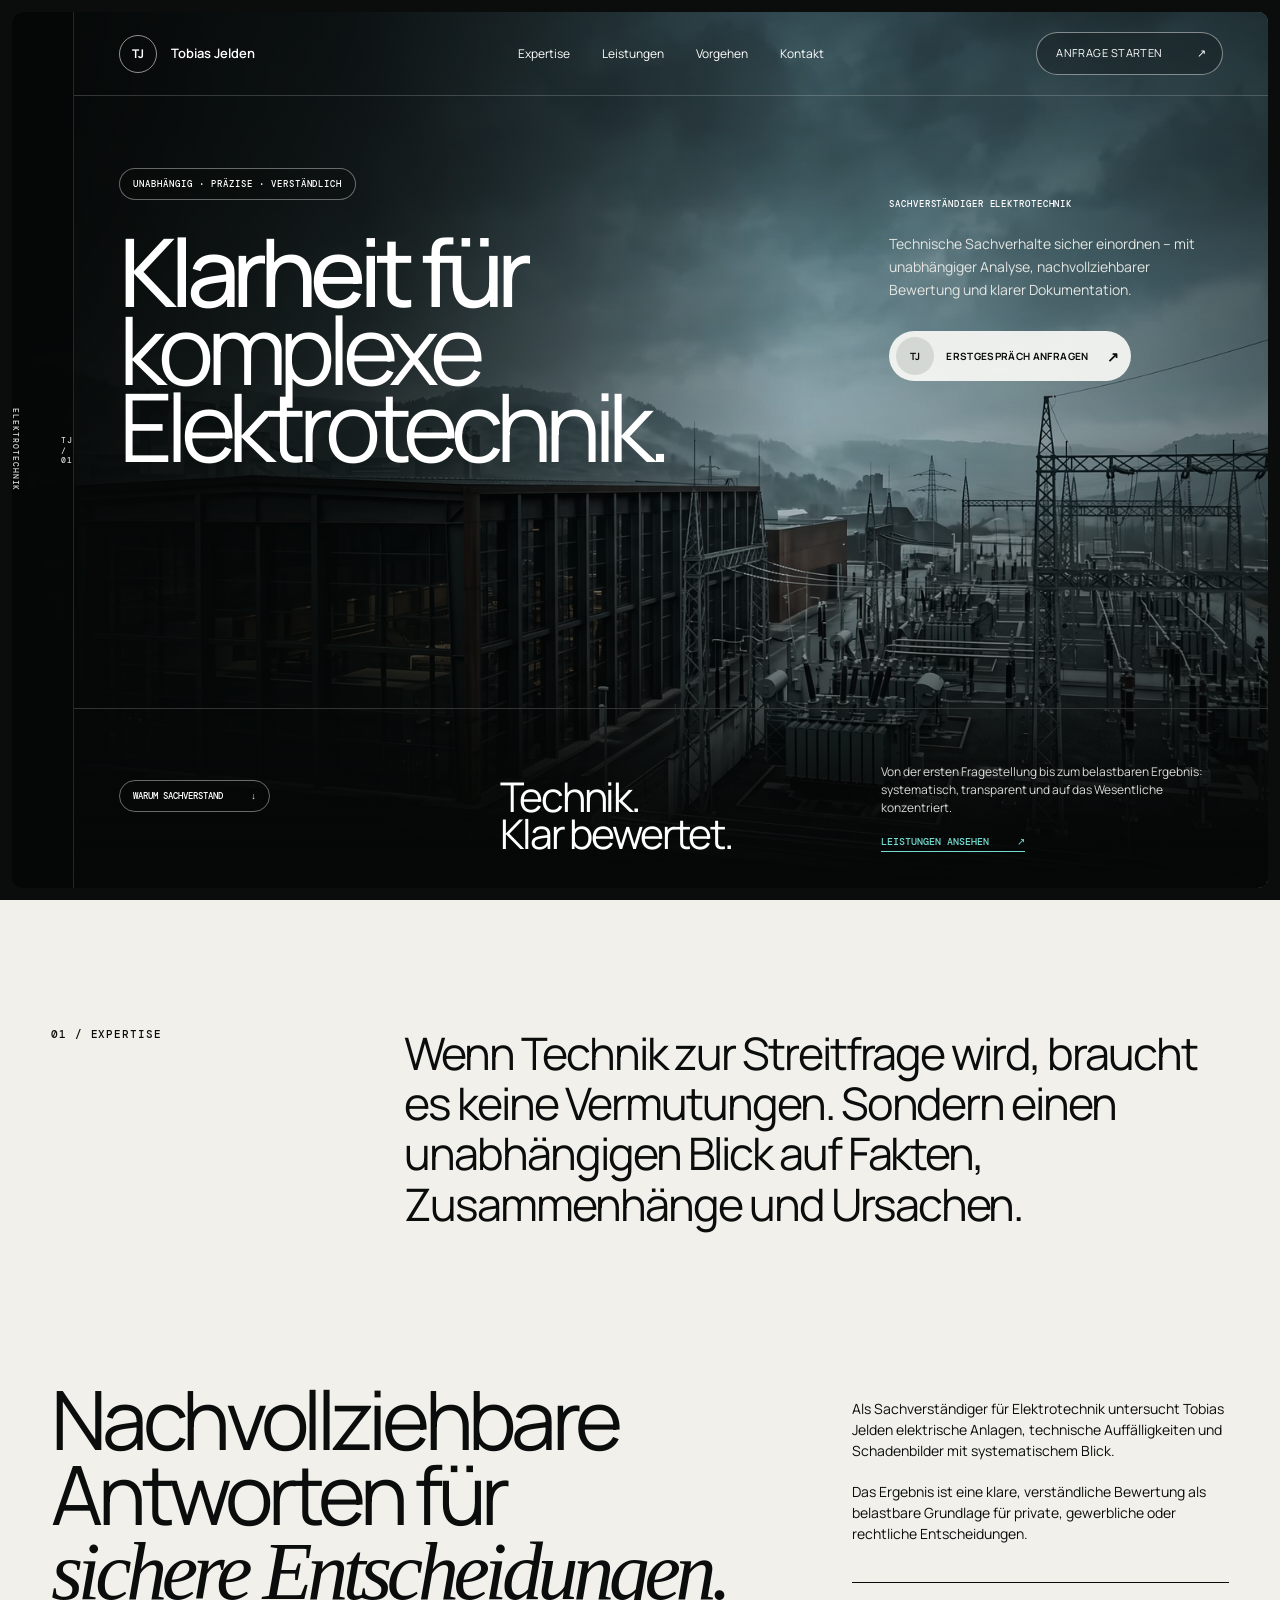
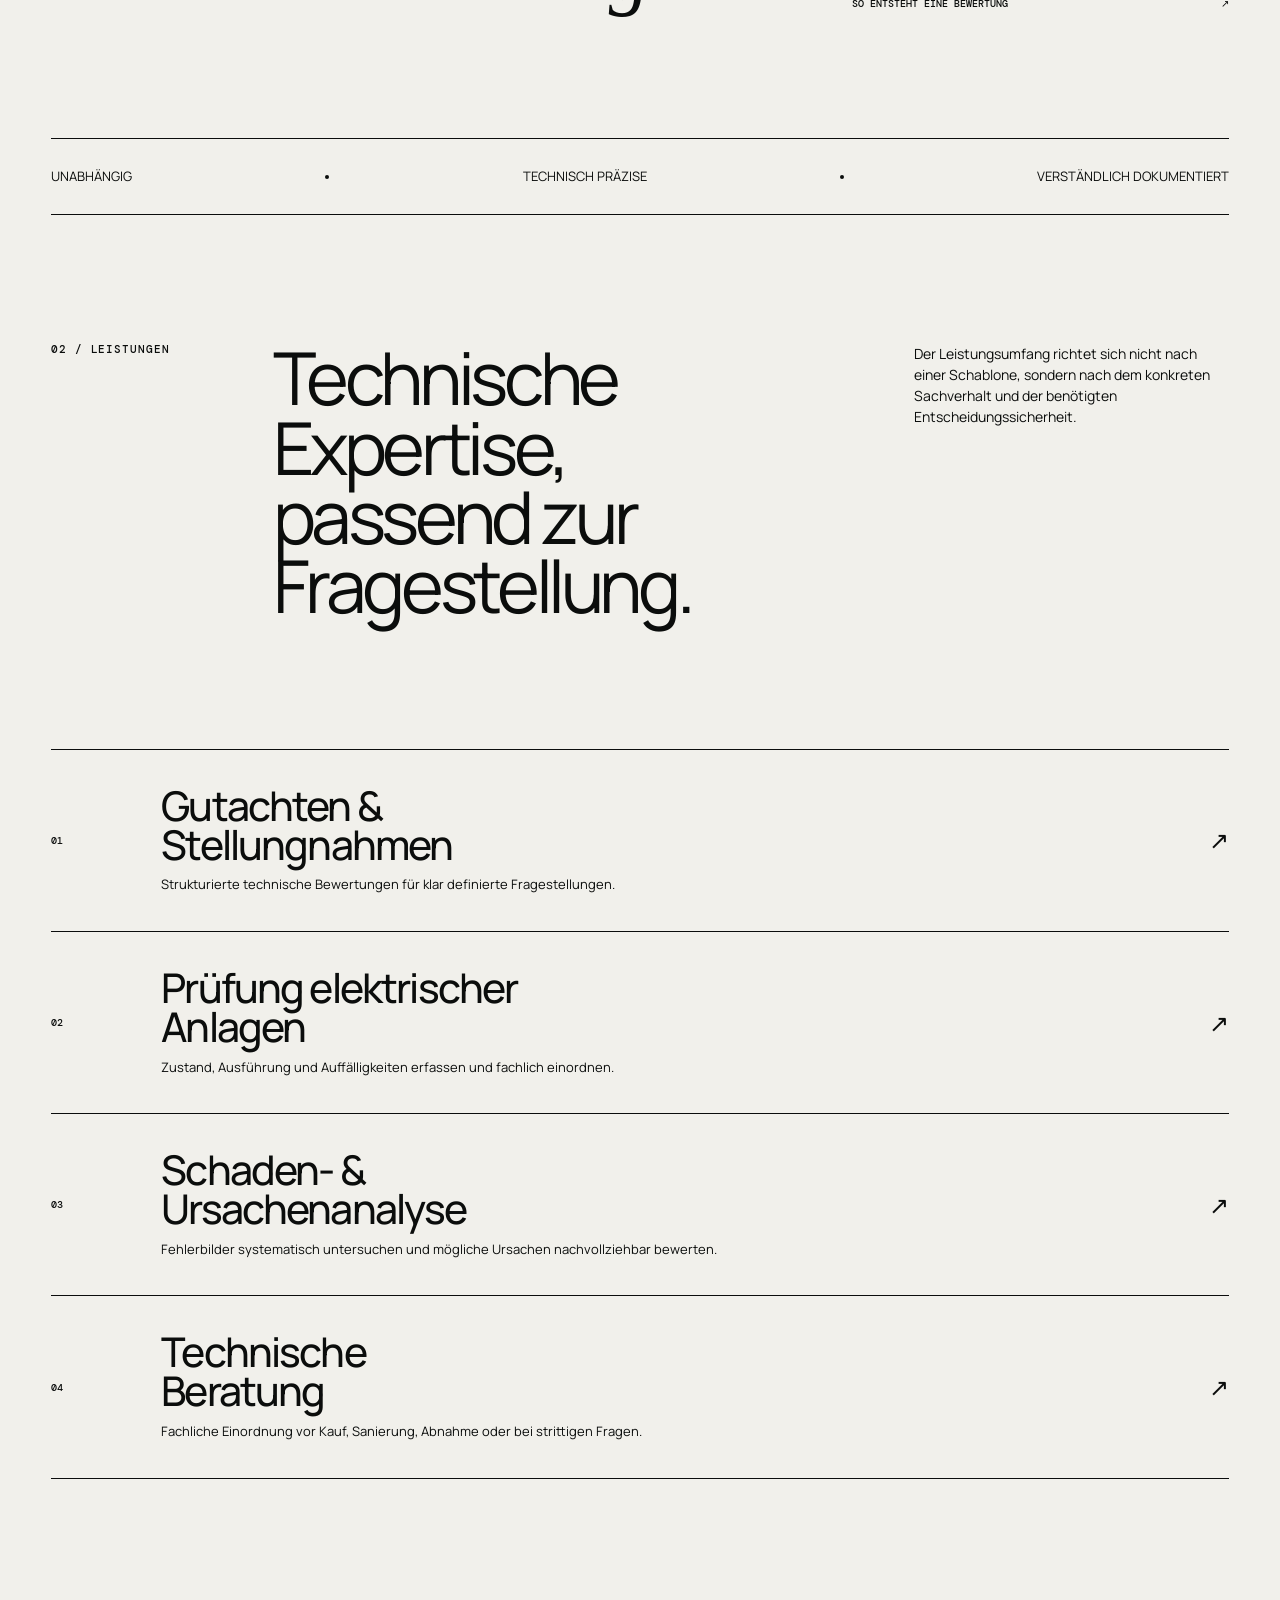
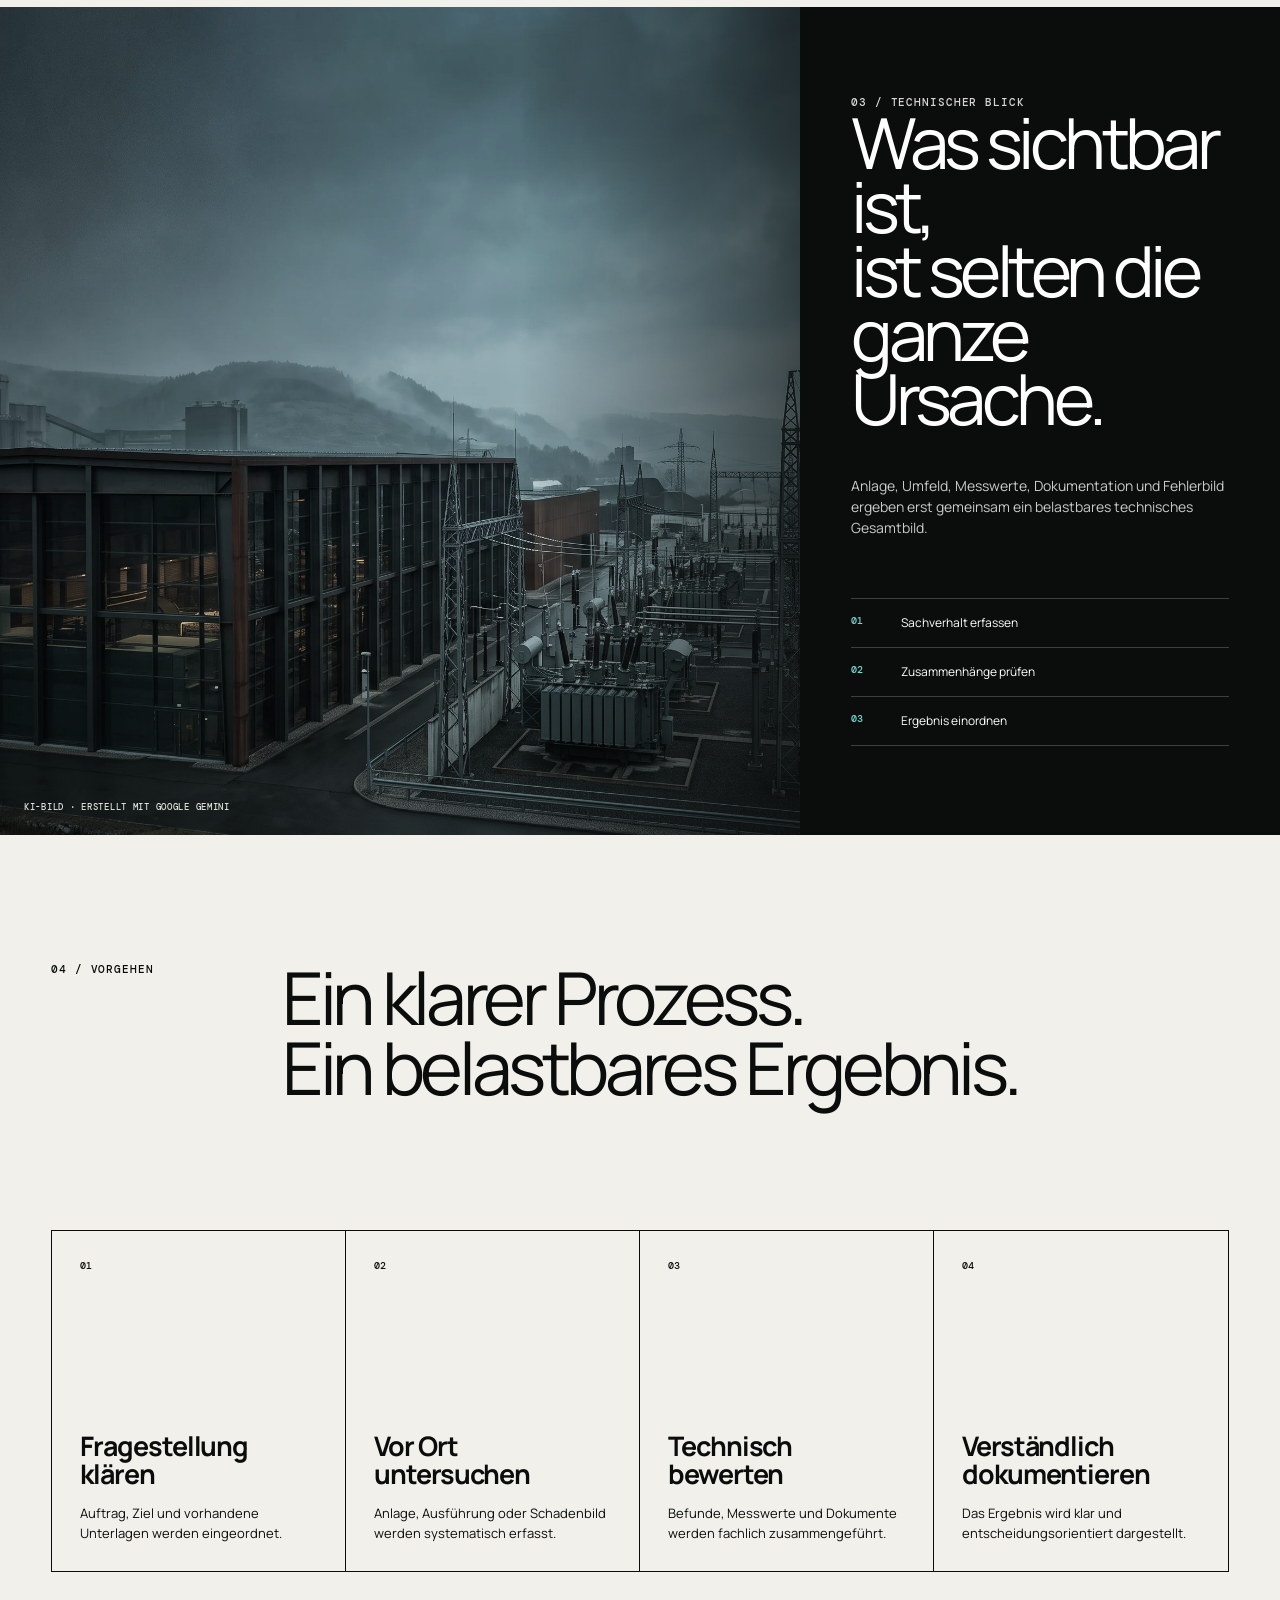
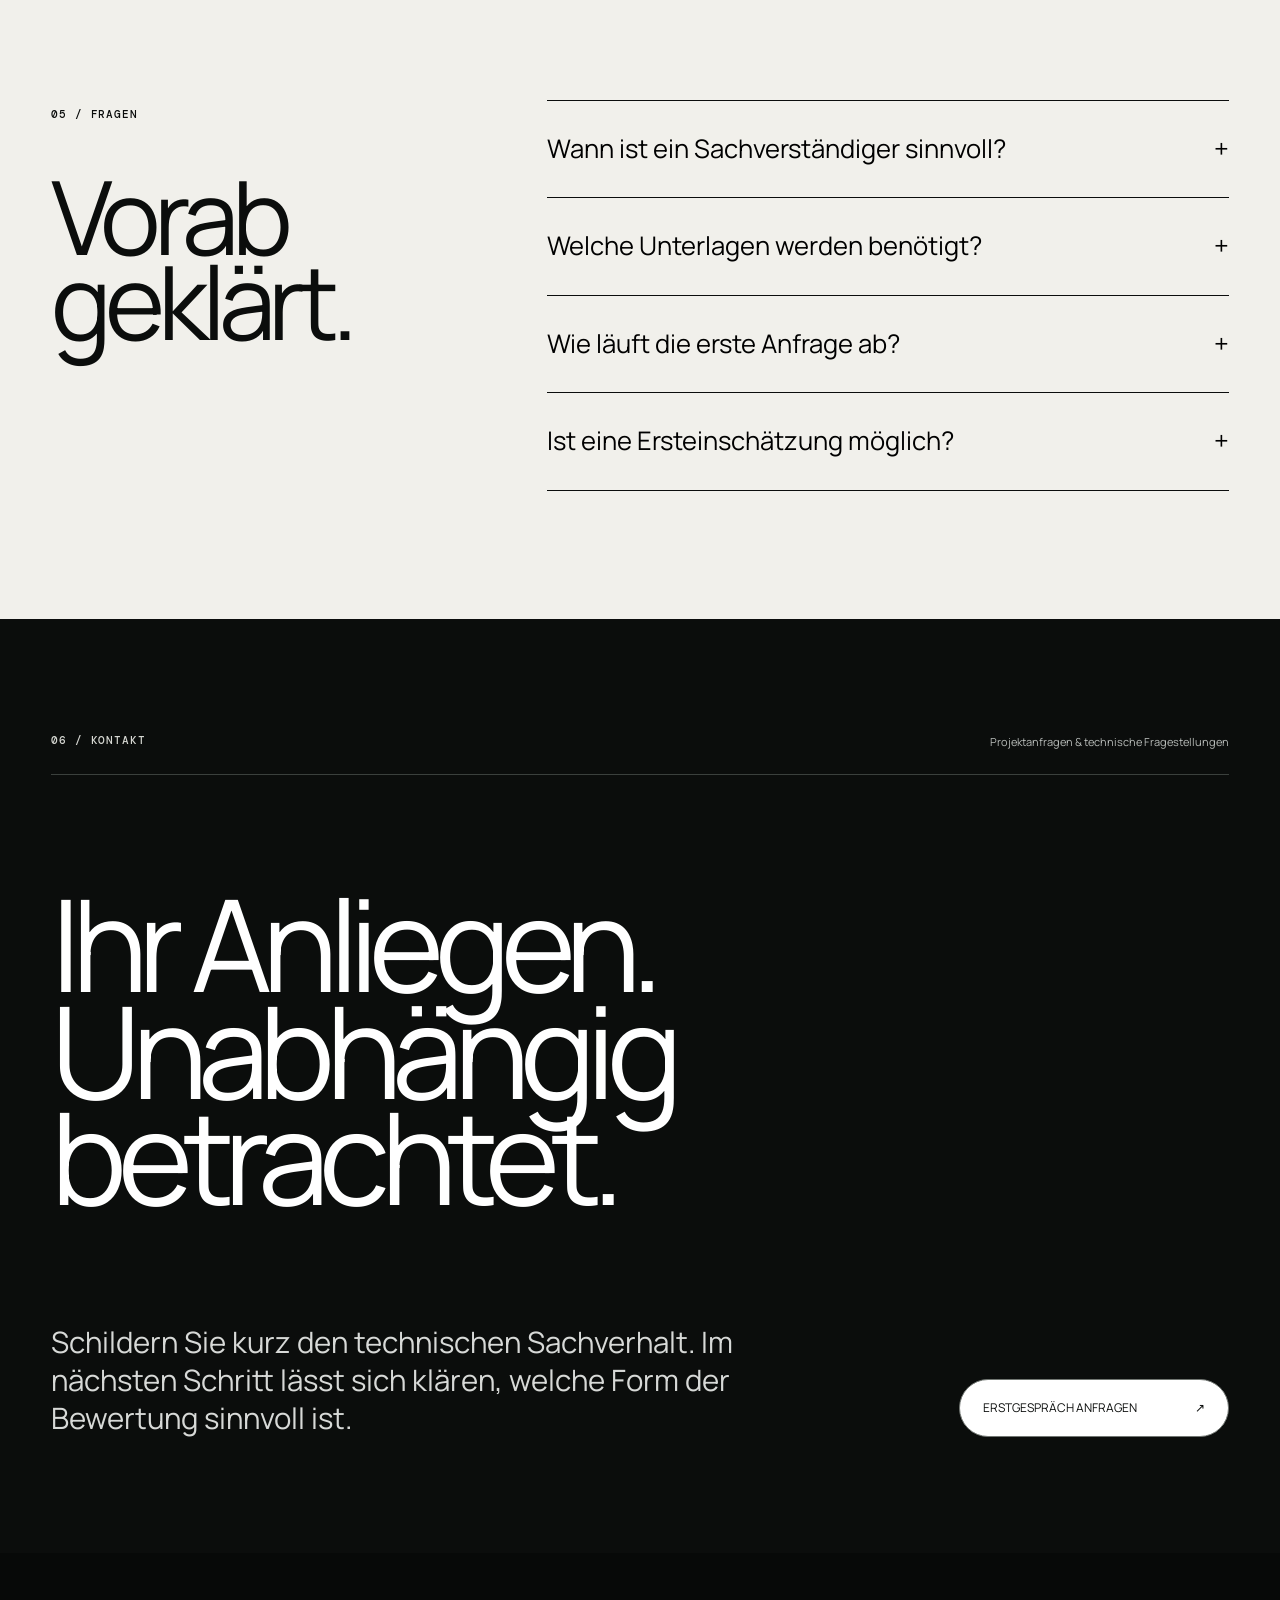
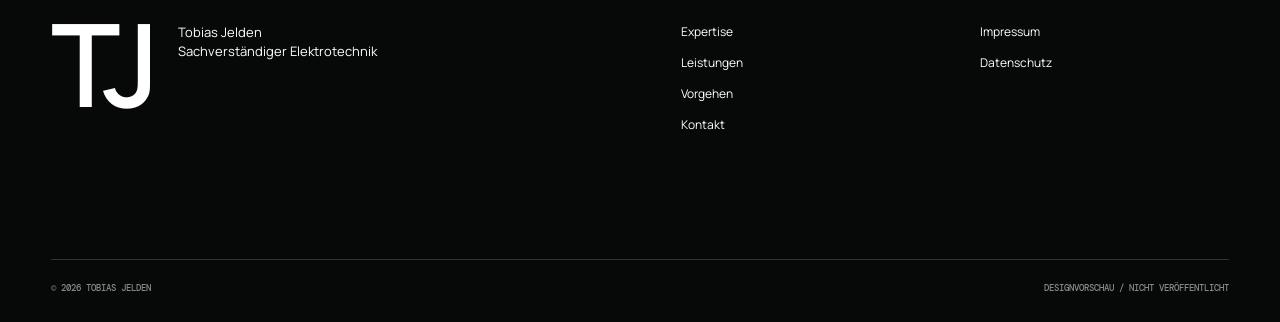
==== index.html @ 53539d9e "Create Tobias Jelden website preview" ====
<!doctype html>
<html lang="de">
<head>
  <meta charset="utf-8">
  <meta name="viewport" content="width=device-width, initial-scale=1">
  <meta name="description" content="Tobias Jelden – Sachverständiger für Elektrotechnik. Unabhängige technische Bewertungen, Gutachten und Schadenanalysen.">
  <meta name="theme-color" content="#0b0d0c">
  <title>Tobias Jelden — Sachverständiger Elektrotechnik</title>
  <link rel="icon" href="assets/favicon.svg" type="image/svg+xml">
  <link rel="preconnect" href="https://fonts.googleapis.com">
  <link rel="preconnect" href="https://fonts.gstatic.com" crossorigin>
  <link href="https://fonts.googleapis.com/css2?family=DM+Mono:wght@400;500&family=Manrope:wght@400;500;600;700&display=swap" rel="stylesheet">
  <link rel="stylesheet" href="styles.css">
  <script src="script.js" defer></script>
</head>
<body>
  <a class="skip-link" href="#main">Zum Inhalt springen</a>

  <main id="main">
    <section class="hero" id="top" aria-labelledby="hero-title">
      <div class="hero-rail" aria-hidden="true">
        <span>TJ / 01</span>
        <span class="rail-line"></span>
        <span>ELEKTROTECHNIK</span>
      </div>
      <img class="hero-image" src="assets/power-plant-gemini.webp" alt="Modernes Kraftwerk mit elektrischer Schaltanlage in einer nebligen Industrielandschaft">
      <video class="hero-video" data-hero-video autoplay muted loop playsinline preload="auto" poster="assets/power-plant-gemini.webp" aria-hidden="true">
        <source src="assets/video/power-plant-lightning.webm" type="video/webm">
        <source src="assets/video/power-plant-lightning.mp4" type="video/mp4">
      </video>
      <div class="hero-shade" aria-hidden="true"></div>

      <header class="site-header" data-header>
        <a class="brand" href="#top" aria-label="Startseite Tobias Jelden">
          <span class="brand-mark">TJ</span>
          <span class="brand-name">Tobias Jelden</span>
        </a>
        <button class="menu-toggle" type="button" aria-expanded="false" aria-controls="main-nav" data-menu-toggle>
          <span></span><span></span><span class="sr-only">Menü öffnen</span>
        </button>
        <nav class="main-nav" id="main-nav" aria-label="Hauptnavigation" data-nav>
          <a href="#expertise">Expertise</a>
          <a href="#leistungen">Leistungen</a>
          <a href="#vorgehen">Vorgehen</a>
          <a href="#kontakt">Kontakt</a>
        </nav>
        <a class="nav-cta" href="#kontakt">Anfrage starten <span>↗</span></a>
      </header>

      <div class="hero-content">
        <div class="hero-left">
          <span class="overline">Unabhängig · Präzise · Verständlich</span>
          <h1 id="hero-title">Klarheit für<br>komplexe<br>Elektrotechnik.</h1>
        </div>
        <div class="hero-right">
          <span class="micro-title">Sachverständiger Elektrotechnik</span>
          <p>Technische Sachverhalte sicher einordnen – mit unabhängiger Analyse, nachvollziehbarer Bewertung und klarer Dokumentation.</p>
          <button class="consult-button" type="button" data-contact-open>
            <span class="consult-icon">TJ</span>
            <span>Erstgespräch anfragen</span>
            <i>↗</i>
          </button>
        </div>
      </div>

      <div class="hero-bottom">
        <a class="ghost-pill" href="#expertise">Warum Sachverstand <span>↓</span></a>
        <div class="hero-bottom-title">Technik.<br>Klar bewertet.</div>
        <div class="hero-bottom-copy">
          <p>Von der ersten Fragestellung bis zum belastbaren Ergebnis: systematisch, transparent und auf das Wesentliche konzentriert.</p>
          <a href="#leistungen">Leistungen ansehen <span>↗</span></a>
        </div>
      </div>
    </section>

    <section class="intro section-light" id="expertise">
      <div class="intro-top">
        <span class="section-label">01 / Expertise</span>
        <p class="intro-lead">Wenn Technik zur Streitfrage wird, braucht es keine Vermutungen. Sondern einen unabhängigen Blick auf Fakten, Zusammenhänge und Ursachen.</p>
      </div>
      <div class="intro-grid">
        <div class="intro-statement">
          <h2>Nachvollziehbare<br>Antworten für<br><em>sichere Entscheidungen.</em></h2>
        </div>
        <div class="intro-copy">
          <p>Als Sachverständiger für Elektrotechnik untersucht Tobias Jelden elektrische Anlagen, technische Auffälligkeiten und Schadenbilder mit systematischem Blick.</p>
          <p>Das Ergebnis ist eine klare, verständliche Bewertung als belastbare Grundlage für private, gewerbliche oder rechtliche Entscheidungen.</p>
          <a class="line-link" href="#vorgehen">So entsteht eine Bewertung <span>↗</span></a>
        </div>
      </div>
      <div class="trust-strip">
        <span>Unabhängig</span><i></i><span>Technisch präzise</span><i></i><span>Verständlich dokumentiert</span>
      </div>
    </section>

    <section class="services section-light" id="leistungen">
      <div class="section-head">
        <span class="section-label">02 / Leistungen</span>
        <h2>Technische Expertise,<br>passend zur Fragestellung.</h2>
        <p>Der Leistungsumfang richtet sich nicht nach einer Schablone, sondern nach dem konkreten Sachverhalt und der benötigten Entscheidungssicherheit.</p>
      </div>
      <div class="service-list">
        <article class="service-item">
          <span class="service-no">01</span>
          <div><h3>Gutachten &<br>Stellungnahmen</h3><p>Strukturierte technische Bewertungen für klar definierte Fragestellungen.</p></div>
          <span class="service-arrow">↗</span>
        </article>
        <article class="service-item">
          <span class="service-no">02</span>
          <div><h3>Prüfung elektrischer<br>Anlagen</h3><p>Zustand, Ausführung und Auffälligkeiten erfassen und fachlich einordnen.</p></div>
          <span class="service-arrow">↗</span>
        </article>
        <article class="service-item">
          <span class="service-no">03</span>
          <div><h3>Schaden- &<br>Ursachenanalyse</h3><p>Fehlerbilder systematisch untersuchen und mögliche Ursachen nachvollziehbar bewerten.</p></div>
          <span class="service-arrow">↗</span>
        </article>
        <article class="service-item">
          <span class="service-no">04</span>
          <div><h3>Technische<br>Beratung</h3><p>Fachliche Einordnung vor Kauf, Sanierung, Abnahme oder bei strittigen Fragen.</p></div>
          <span class="service-arrow">↗</span>
        </article>
      </div>
    </section>

    <section class="feature">
      <div class="feature-media">
        <img src="assets/power-plant-gemini.webp" alt="Detailansicht eines Kraftwerks mit Schaltanlage">
        <span class="image-caption">KI-Bild · erstellt mit Google Gemini</span>
      </div>
      <div class="feature-copy">
        <span class="section-label section-label--dark">03 / Technischer Blick</span>
        <h2>Was sichtbar ist,<br>ist selten die<br>ganze Ursache.</h2>
        <p>Anlage, Umfeld, Messwerte, Dokumentation und Fehlerbild ergeben erst gemeinsam ein belastbares technisches Gesamtbild.</p>
        <div class="feature-facts">
          <div><strong>01</strong><span>Sachverhalt erfassen</span></div>
          <div><strong>02</strong><span>Zusammenhänge prüfen</span></div>
          <div><strong>03</strong><span>Ergebnis einordnen</span></div>
        </div>
      </div>
    </section>

    <section class="process section-light" id="vorgehen">
      <div class="section-head process-head">
        <span class="section-label">04 / Vorgehen</span>
        <h2>Ein klarer Prozess.<br>Ein belastbares Ergebnis.</h2>
      </div>
      <div class="process-grid">
        <article><span>01</span><h3>Fragestellung klären</h3><p>Auftrag, Ziel und vorhandene Unterlagen werden eingeordnet.</p></article>
        <article><span>02</span><h3>Vor Ort untersuchen</h3><p>Anlage, Ausführung oder Schadenbild werden systematisch erfasst.</p></article>
        <article><span>03</span><h3>Technisch bewerten</h3><p>Befunde, Messwerte und Dokumente werden fachlich zusammengeführt.</p></article>
        <article><span>04</span><h3>Verständlich dokumentieren</h3><p>Das Ergebnis wird klar und entscheidungsorientiert dargestellt.</p></article>
      </div>
    </section>

    <section class="faq section-light">
      <div class="faq-title">
        <span class="section-label">05 / Fragen</span>
        <h2>Vorab<br>geklärt.</h2>
      </div>
      <div class="accordion" data-accordion>
        <article class="accordion-item">
          <button aria-expanded="false"><span>Wann ist ein Sachverständiger sinnvoll?</span><i>+</i></button>
          <div class="accordion-panel"><p>Wenn ein technischer Zustand unabhängig bewertet, eine Ursache eingeordnet oder eine belastbare Entscheidungsgrundlage benötigt wird.</p></div>
        </article>
        <article class="accordion-item">
          <button aria-expanded="false"><span>Welche Unterlagen werden benötigt?</span><i>+</i></button>
          <div class="accordion-panel"><p>Je nach Fall helfen Pläne, Prüfprotokolle, Fotos, Rechnungen und bisherige Korrespondenz. Was wirklich relevant ist, wird vorab geklärt.</p></div>
        </article>
        <article class="accordion-item">
          <button aria-expanded="false"><span>Wie läuft die erste Anfrage ab?</span><i>+</i></button>
          <div class="accordion-panel"><p>Sie schildern kurz die Fragestellung. Danach werden mögliche Schritte, benötigte Unterlagen und der zeitliche Rahmen abgestimmt.</p></div>
        </article>
        <article class="accordion-item">
          <button aria-expanded="false"><span>Ist eine Ersteinschätzung möglich?</span><i>+</i></button>
          <div class="accordion-panel"><p>Je nach Fragestellung kann zunächst eingeordnet werden, ob und in welchem Umfang eine vertiefte Untersuchung sinnvoll ist.</p></div>
        </article>
      </div>
    </section>

    <section class="contact" id="kontakt">
      <div class="contact-top">
        <span class="section-label section-label--dark">06 / Kontakt</span>
        <span>Projektanfragen & technische Fragestellungen</span>
      </div>
      <h2>Ihr Anliegen.<br>Unabhängig betrachtet.</h2>
      <div class="contact-bottom">
        <p>Schildern Sie kurz den technischen Sachverhalt. Im nächsten Schritt lässt sich klären, welche Form der Bewertung sinnvoll ist.</p>
        <button type="button" data-contact-open>Erstgespräch anfragen <span>↗</span></button>
      </div>
    </section>
  </main>

  <footer class="site-footer">
    <div class="footer-brand"><span>TJ</span><p>Tobias Jelden<br>Sachverständiger Elektrotechnik</p></div>
    <nav><a href="#expertise">Expertise</a><a href="#leistungen">Leistungen</a><a href="#vorgehen">Vorgehen</a><a href="#kontakt">Kontakt</a></nav>
    <div class="footer-legal"><button data-legal="impressum">Impressum</button><button data-legal="datenschutz">Datenschutz</button></div>
    <div class="footer-meta"><span>© <span data-year></span> Tobias Jelden</span><span>Designvorschau / nicht veröffentlicht</span></div>
  </footer>

  <dialog class="contact-dialog" data-contact-dialog>
    <button class="dialog-close" type="button" data-dialog-close aria-label="Dialog schließen">×</button>
    <span class="section-label">Projektanfrage</span>
    <h2>Worum geht es?</h2>
    <p>Diese Designvorschau versendet noch keine Daten. Kontaktdaten und ein sicherer Formular-Endpunkt werden vor Veröffentlichung ergänzt.</p>
    <form data-contact-form>
      <label>Name<input type="text" name="name" autocomplete="name" required></label>
      <label>E-Mail<input type="email" name="email" autocomplete="email" required></label>
      <label>Anliegen<textarea name="message" rows="4" required></textarea></label>
      <label class="check"><input type="checkbox" required><span>Ich habe den Hinweis zur Designvorschau gelesen.</span></label>
      <button type="submit">Anfrage vorbereiten <span>↗</span></button>
      <output data-form-status></output>
    </form>
  </dialog>

  <dialog class="legal-dialog" data-legal-dialog>
    <button class="dialog-close" type="button" data-legal-close aria-label="Dialog schließen">×</button>
    <div data-legal-content></div>
  </dialog>
</body>
</html>
---- styles.css ----
@layer reset,base,layout,responsive;

@layer reset{
  *,*::before,*::after{box-sizing:border-box}
  html{scroll-behavior:smooth}
  body,h1,h2,h3,p,figure{margin:0}
  img{display:block;max-width:100%}
  a{color:inherit;text-decoration:none}
  button,input,textarea{font:inherit}
}

@layer base{
  :root{--ink:#0b0d0c;--paper:#f1f0eb;--white:#fafaf7;--line:rgba(11,13,12,.2);--mint:#74ddd2;--pad:clamp(20px,4vw,72px)}
  body{background:var(--ink);color:var(--ink);font-family:"Manrope",Arial,sans-serif;font-size:16px;line-height:1.5;overflow-x:hidden}
  body.menu-open{overflow:hidden}
  ::selection{background:var(--mint);color:var(--ink)}
  .sr-only{position:absolute;width:1px;height:1px;padding:0;margin:-1px;overflow:hidden;clip:rect(0,0,0,0);white-space:nowrap;border:0}
  .skip-link{position:fixed;top:-70px;left:15px;z-index:100;background:white;color:black;padding:10px 15px}.skip-link:focus{top:15px}
  .section-label{font:500 11px/1.2 "DM Mono",monospace;text-transform:uppercase;letter-spacing:.08em}
  .section-label--dark{color:#d6d7d2}
  .section-light{background:var(--paper);padding:clamp(90px,10vw,170px) var(--pad)}
}

@layer layout{
  .hero{position:relative;min-height:calc(100svh - 24px);margin:12px;background:#121514;color:white;border-radius:10px;overflow:hidden;isolation:isolate}
  .hero-image,.hero-video{position:absolute;inset:0;width:100%;height:100%;object-fit:cover;object-position:center 52%;filter:saturate(.82) contrast(1.05)}
  .hero-image{z-index:-4}
  .hero-video{z-index:-3;opacity:0;transition:opacity .8s ease}
  .hero-video.is-ready{opacity:1}
  .hero-shade{position:absolute;inset:0;z-index:-2;background:linear-gradient(90deg,rgba(5,8,7,.96) 0%,rgba(5,8,7,.73) 28%,rgba(5,8,7,.1) 63%,rgba(5,8,7,.42) 100%),linear-gradient(0deg,rgba(5,8,7,.98) 0%,rgba(5,8,7,.45) 24%,transparent 52%,rgba(5,8,7,.3) 100%)}
  .hero-rail{position:absolute;inset:0 auto 0 0;width:62px;background:rgba(5,7,6,.88);border-right:1px solid rgba(255,255,255,.13);display:flex;flex-direction:column;align-items:center;gap:20px;padding:22px 0;z-index:3;color:#d8dbd7;font:500 8px "DM Mono",monospace;letter-spacing:.12em;writing-mode:vertical-rl}.hero-rail span:first-child{writing-mode:horizontal-tb}.hero-rail .rail-line{width:1px;flex:1;background:rgba(255,255,255,.18)}
  .site-header{height:84px;margin-left:62px;padding:0 clamp(24px,3.5vw,58px);display:grid;grid-template-columns:1fr auto 1fr;align-items:center;border-bottom:1px solid rgba(255,255,255,.18);position:relative;z-index:5}
  .brand{display:flex;align-items:center;gap:14px;width:max-content}.brand-mark{display:grid;place-items:center;width:38px;height:38px;border:1px solid rgba(255,255,255,.55);border-radius:50%;font-weight:700;font-size:12px}.brand-name{font-size:13px;font-weight:600}
  .main-nav{display:flex;align-items:center;gap:clamp(20px,2.5vw,42px);font-size:12px}.main-nav a{position:relative;padding:10px 0}.main-nav a::after{content:"";position:absolute;left:0;right:100%;bottom:5px;height:1px;background:var(--mint);transition:right .25s}.main-nav a:hover::after{right:0}
  .nav-cta{justify-self:end;border:1px solid rgba(255,255,255,.45);border-radius:30px;padding:12px 16px 12px 19px;display:flex;align-items:center;gap:34px;font-size:11px;text-transform:uppercase;letter-spacing:.04em;background:rgba(8,10,9,.28);backdrop-filter:blur(8px);transition:.25s}.nav-cta:hover{background:white;color:var(--ink)}
  .menu-toggle{display:none;border:0;background:none;padding:10px}.menu-toggle span:not(.sr-only){display:block;width:25px;height:1px;background:white;margin:7px 0}
  .hero-content{position:relative;z-index:2;margin-left:62px;padding:clamp(55px,8vh,100px) clamp(24px,3.5vw,58px) 220px;display:grid;grid-template-columns:1.35fr .65fr;gap:6vw;min-height:calc(100svh - 108px);align-items:start}
  .hero-left .overline{display:inline-block;font:500 9px "DM Mono",monospace;letter-spacing:.11em;text-transform:uppercase;border:1px solid rgba(255,255,255,.38);border-radius:30px;padding:9px 13px;margin-bottom:32px;background:rgba(8,10,9,.2);backdrop-filter:blur(6px)}
  .hero h1{font-size:clamp(62px,7.4vw,127px);line-height:.82;letter-spacing:-.075em;font-weight:400;max-width:880px}.hero h1::first-line{font-weight:500}
  .hero-right{justify-self:end;max-width:340px;padding-top:30px}.micro-title{display:block;font:500 9px "DM Mono",monospace;text-transform:uppercase;letter-spacing:.1em;margin-bottom:22px}.hero-right>p{font-size:14px;color:#e2e5e1;line-height:1.65}
  .consult-button{margin-top:30px;border:0;border-radius:34px;background:rgba(246,247,244,.94);color:var(--ink);padding:6px 12px 6px 7px;display:flex;align-items:center;gap:12px;cursor:pointer;font-size:10px;font-weight:700;text-transform:uppercase;letter-spacing:.035em}.consult-icon{display:grid;place-items:center;width:38px;height:38px;border-radius:50%;background:#d4d8d5;font-size:10px}.consult-button i{font-style:normal;margin-left:6px;font-size:14px}
  .hero-bottom{position:absolute;left:62px;right:0;bottom:0;z-index:3;min-height:180px;border-top:1px solid rgba(255,255,255,.18);display:grid;grid-template-columns:1fr 1fr 1fr;gap:3vw;align-items:end;padding:30px clamp(24px,3.5vw,58px) 36px;background:linear-gradient(0deg,rgba(5,7,6,.92),rgba(5,7,6,.06))}
  .ghost-pill{justify-self:start;align-self:center;border:1px solid rgba(255,255,255,.4);border-radius:30px;padding:9px 13px;display:flex;gap:28px;font:500 9px "DM Mono",monospace;text-transform:uppercase}.hero-bottom-title{font-size:clamp(28px,3.2vw,54px);line-height:.9;letter-spacing:-.05em}.hero-bottom-copy{max-width:370px;font-size:12px;color:#d9dbd8}.hero-bottom-copy a{display:inline-block;color:var(--mint);font:500 10px "DM Mono",monospace;text-transform:uppercase;border-bottom:1px solid var(--mint);margin-top:18px;padding-bottom:3px}.hero-bottom-copy a span{margin-left:22px}

  .intro-top{display:grid;grid-template-columns:.35fr 1fr;gap:5vw;align-items:start}.intro-lead{font-size:clamp(26px,3.5vw,57px);line-height:1.12;letter-spacing:-.045em;max-width:1100px}
  .intro-grid{display:grid;grid-template-columns:1.3fr .7fr;gap:8vw;margin-top:clamp(100px,12vw,190px);align-items:end}.intro-statement h2{font-size:clamp(48px,6.4vw,105px);font-weight:400;line-height:.91;letter-spacing:-.065em}.intro-statement em{font-family:Georgia,serif;font-weight:400}.intro-copy{font-size:14px;max-width:470px}.intro-copy p+p{margin-top:20px}.line-link{display:flex;justify-content:space-between;border-top:1px solid var(--ink);padding-top:14px;margin-top:38px;font:500 10px "DM Mono",monospace;text-transform:uppercase}
  .trust-strip{border-top:1px solid var(--ink);border-bottom:1px solid var(--ink);margin-top:clamp(90px,10vw,160px);padding:28px 0;display:flex;align-items:center;justify-content:space-between;font-size:13px;text-transform:uppercase}.trust-strip i{width:4px;height:4px;background:var(--ink);border-radius:50%}

  .services{padding-top:0}.section-head{display:grid;grid-template-columns:.3fr 1.1fr .6fr;gap:5vw;align-items:start}.section-head h2{font-size:clamp(43px,5.7vw,94px);font-weight:400;line-height:.95;letter-spacing:-.06em}.section-head>p{font-size:14px;max-width:420px}
  .service-list{margin-top:clamp(80px,10vw,150px);border-top:1px solid var(--ink)}.service-item{display:grid;grid-template-columns:80px 1fr auto;gap:30px;padding:36px 0;border-bottom:1px solid var(--ink);align-items:center;transition:padding .3s}.service-item:hover{padding-left:18px;padding-right:18px}.service-no{font:500 10px "DM Mono",monospace}.service-item h3{font-size:clamp(27px,3.2vw,52px);font-weight:500;line-height:.95;letter-spacing:-.045em}.service-item p{margin-top:12px;font-size:13px;max-width:560px}.service-arrow{font-size:24px}

  .feature{display:grid;grid-template-columns:1.25fr .75fr;min-height:800px;background:var(--ink);color:white}.feature-media{position:relative;min-height:680px;overflow:hidden}.feature-media img{width:100%;height:100%;object-fit:cover;filter:saturate(.75);transform:scale(1.01)}.feature-media::after{content:"";position:absolute;inset:0;background:linear-gradient(90deg,transparent 65%,rgba(11,13,12,.65)),linear-gradient(0deg,rgba(11,13,12,.35),transparent 40%)}.image-caption{position:absolute;left:24px;bottom:22px;z-index:2;color:#dce0dc;font:500 9px "DM Mono",monospace;text-transform:uppercase;letter-spacing:.08em}
  .feature-copy{padding:clamp(70px,7vw,120px) var(--pad);display:flex;flex-direction:column}.feature-copy h2{font-size:clamp(49px,5.5vw,90px);line-height:.91;letter-spacing:-.065em;font-weight:400;margin:auto 0 45px}.feature-copy>p{color:#c8cbc8;font-size:14px;max-width:450px}.feature-facts{margin-top:60px;border-top:1px solid #3b403d}.feature-facts>div{display:grid;grid-template-columns:50px 1fr;padding:15px 0;border-bottom:1px solid #3b403d;font-size:12px}.feature-facts strong{color:var(--mint);font:500 10px "DM Mono",monospace}

  .process-head{grid-template-columns:.3fr 1.7fr}.process-grid{display:grid;grid-template-columns:repeat(4,1fr);border:1px solid var(--ink);margin-top:clamp(80px,10vw,150px)}.process-grid article{padding:28px;min-height:340px;display:flex;flex-direction:column;border-right:1px solid var(--ink)}.process-grid article:last-child{border-right:0}.process-grid article>span{font:500 10px "DM Mono",monospace}.process-grid h3{font-size:clamp(23px,2.1vw,35px);line-height:1.02;letter-spacing:-.04em;margin:auto 0 17px}.process-grid p{font-size:13px}

  .faq{display:grid;grid-template-columns:.7fr 1.3fr;gap:10vw;padding-top:0}.faq-title h2{font-size:clamp(62px,8vw,126px);line-height:.83;letter-spacing:-.07em;font-weight:400;margin-top:50px}.accordion{border-top:1px solid var(--ink)}.accordion-item{border-bottom:1px solid var(--ink)}.accordion-item button{width:100%;border:0;background:none;padding:29px 0;display:flex;justify-content:space-between;gap:25px;text-align:left;cursor:pointer;font-size:clamp(18px,2vw,27px)}.accordion-item button i{font-style:normal;transition:transform .25s}.accordion-item button[aria-expanded=true] i{transform:rotate(45deg)}.accordion-panel{display:grid;grid-template-rows:0fr;transition:grid-template-rows .3s}.accordion-panel p{overflow:hidden;max-width:600px;font-size:14px}.accordion-item button[aria-expanded=true]+.accordion-panel{grid-template-rows:1fr}.accordion-item button[aria-expanded=true]+.accordion-panel p{padding-bottom:28px}

  .contact{background:var(--ink);color:white;padding:clamp(80px,9vw,150px) var(--pad)}.contact-top{display:flex;justify-content:space-between;border-bottom:1px solid #3b403d;padding-bottom:24px;color:#b8bcb9;font-size:11px}.contact h2{font-size:clamp(63px,10vw,165px);font-weight:400;line-height:.83;letter-spacing:-.075em;margin:clamp(80px,9vw,140px) 0}.contact-bottom{display:grid;grid-template-columns:1fr auto;gap:45px;align-items:end}.contact-bottom p{font-size:clamp(18px,2.3vw,32px);line-height:1.28;max-width:700px;color:#d7d9d7}.contact-bottom button{border:1px solid #717672;border-radius:34px;background:white;color:var(--ink);padding:19px 23px;min-width:270px;display:flex;justify-content:space-between;cursor:pointer;font-size:12px;text-transform:uppercase}.contact-bottom button:hover{background:var(--mint)}

  .site-footer{background:#070908;color:white;padding:70px var(--pad) 28px;display:grid;grid-template-columns:1.4fr .6fr .6fr;gap:50px}.footer-brand{display:flex;gap:28px;align-items:start}.footer-brand>span{font-size:clamp(80px,9vw,140px);font-weight:600;line-height:.7;letter-spacing:-.08em}.footer-brand p{font-size:13px}.site-footer nav,.footer-legal{display:flex;flex-direction:column;gap:13px;font-size:12px}.footer-legal button{border:0;background:none;color:white;text-align:left;padding:0;cursor:pointer}.footer-meta{grid-column:1/-1;margin-top:75px;padding-top:22px;border-top:1px solid #303330;display:flex;justify-content:space-between;color:#878b88;font:500 9px "DM Mono",monospace;text-transform:uppercase}

  dialog{border:0;max-width:none}.contact-dialog{width:min(720px,calc(100% - 28px));background:var(--paper);color:var(--ink);padding:clamp(30px,5vw,70px);box-shadow:0 35px 120px rgba(0,0,0,.45)}dialog::backdrop{background:rgba(4,6,5,.78);backdrop-filter:blur(5px)}.dialog-close{position:absolute;right:22px;top:16px;border:0;background:none;font-size:32px;cursor:pointer}.contact-dialog h2,.legal-dialog h2{font-size:clamp(46px,6vw,80px);font-weight:400;letter-spacing:-.065em;line-height:.9;margin:35px 0 22px}.contact-dialog>p{font-size:14px;max-width:590px}.contact-dialog form{display:grid;gap:18px;margin-top:38px}.contact-dialog label{display:grid;gap:7px;font:500 10px "DM Mono",monospace;text-transform:uppercase}.contact-dialog input,.contact-dialog textarea{border:0;border-bottom:1px solid var(--ink);background:transparent;padding:12px 0;outline:0;text-transform:none}.contact-dialog input:focus,.contact-dialog textarea:focus{border-color:#168f86}.contact-dialog .check{display:flex;grid-template-columns:auto 1fr;align-items:center;text-transform:none;font-family:Manrope}.contact-dialog form button{border:0;border-radius:30px;background:var(--ink);color:white;padding:16px 22px;display:flex;justify-content:space-between;cursor:pointer}.contact-dialog output{font-size:13px;color:#167b73}.legal-dialog{width:min(680px,calc(100% - 28px));padding:clamp(30px,5vw,65px);background:var(--paper)}.legal-dialog p{margin:12px 0}.legal-dialog .notice{background:#d8e4df;padding:18px;margin-bottom:24px;font-weight:600}
}

@layer responsive{
  @media(max-width:980px){
    .site-header{grid-template-columns:1fr auto}.main-nav{position:fixed;inset:96px 12px 12px 74px;background:rgba(8,10,9,.97);backdrop-filter:blur(15px);border:1px solid #343936;border-radius:8px;display:flex;flex-direction:column;align-items:flex-start;padding:45px;font-size:34px;transform:translateX(110%);transition:transform .35s}.main-nav.is-open{transform:none}.nav-cta{display:none}.menu-toggle{display:block;justify-self:end}.hero-content{grid-template-columns:1fr}.hero-right{justify-self:start;margin-left:50%;padding-top:0}.hero h1{font-size:clamp(64px,10vw,100px)}.intro-grid,.feature{grid-template-columns:1fr}.feature-media{min-height:600px}.process-grid{grid-template-columns:repeat(2,1fr)}.process-grid article:nth-child(2){border-right:0}.process-grid article:nth-child(-n+2){border-bottom:1px solid var(--ink)}.faq{grid-template-columns:1fr}.site-footer{grid-template-columns:1fr 1fr}.footer-brand{grid-column:1/-1}
  }
  @media(max-width:680px){
    .hero{margin:0;border-radius:0;min-height:920px}.hero-rail{display:none}.site-header{margin-left:0;height:72px;padding:0 20px}.brand-name{display:none}.main-nav{inset:72px 0 0;background:rgba(8,10,9,.98);border:0;border-radius:0;padding:45px 24px}.hero-content{margin-left:0;padding:55px 20px 330px;min-height:920px}.hero-shade{background:linear-gradient(90deg,rgba(5,8,7,.88),rgba(5,8,7,.18)),linear-gradient(0deg,rgba(5,8,7,.98) 0%,rgba(5,8,7,.62) 36%,rgba(5,8,7,.2) 70%,rgba(5,8,7,.5))}.hero-image{object-position:56% center}.hero h1{font-size:14vw;line-height:.88}.hero-left .overline{font-size:8px;margin-bottom:24px}.hero-right{margin-left:0;max-width:310px;padding-top:20px}.hero-bottom{left:0;min-height:265px;grid-template-columns:1fr 1fr;padding:24px 20px 30px}.ghost-pill{grid-column:1/-1}.hero-bottom-title{font-size:30px}.hero-bottom-copy{font-size:11px}
    .intro-top,.intro-grid,.section-head{grid-template-columns:1fr}.intro-lead{margin-top:40px;font-size:27px}.intro-grid{margin-top:90px;gap:50px}.intro-statement h2{font-size:47px}.trust-strip{display:grid;gap:18px}.trust-strip i{display:none}.section-head h2{margin:38px 0 25px;font-size:45px}.service-item{grid-template-columns:40px 1fr auto;gap:12px}.service-item h3{font-size:29px}.feature-media{min-height:420px}.feature-copy{min-height:650px}.feature-copy h2{font-size:51px}.process-grid{grid-template-columns:1fr}.process-grid article{border-right:0;border-bottom:1px solid var(--ink)!important;min-height:250px}.process-grid article:last-child{border-bottom:0!important}.faq{gap:70px}.faq-title h2{font-size:73px}.contact-top span:last-child{display:none}.contact h2{font-size:17vw}.contact-bottom{grid-template-columns:1fr}.contact-bottom button{width:100%}.site-footer{grid-template-columns:1fr 1fr}.footer-brand{display:grid}.footer-meta{display:grid;gap:8px}
  }
  @media(prefers-reduced-motion:reduce){html{scroll-behavior:auto}.main-nav,.service-item,.accordion-panel{transition:none}}
}
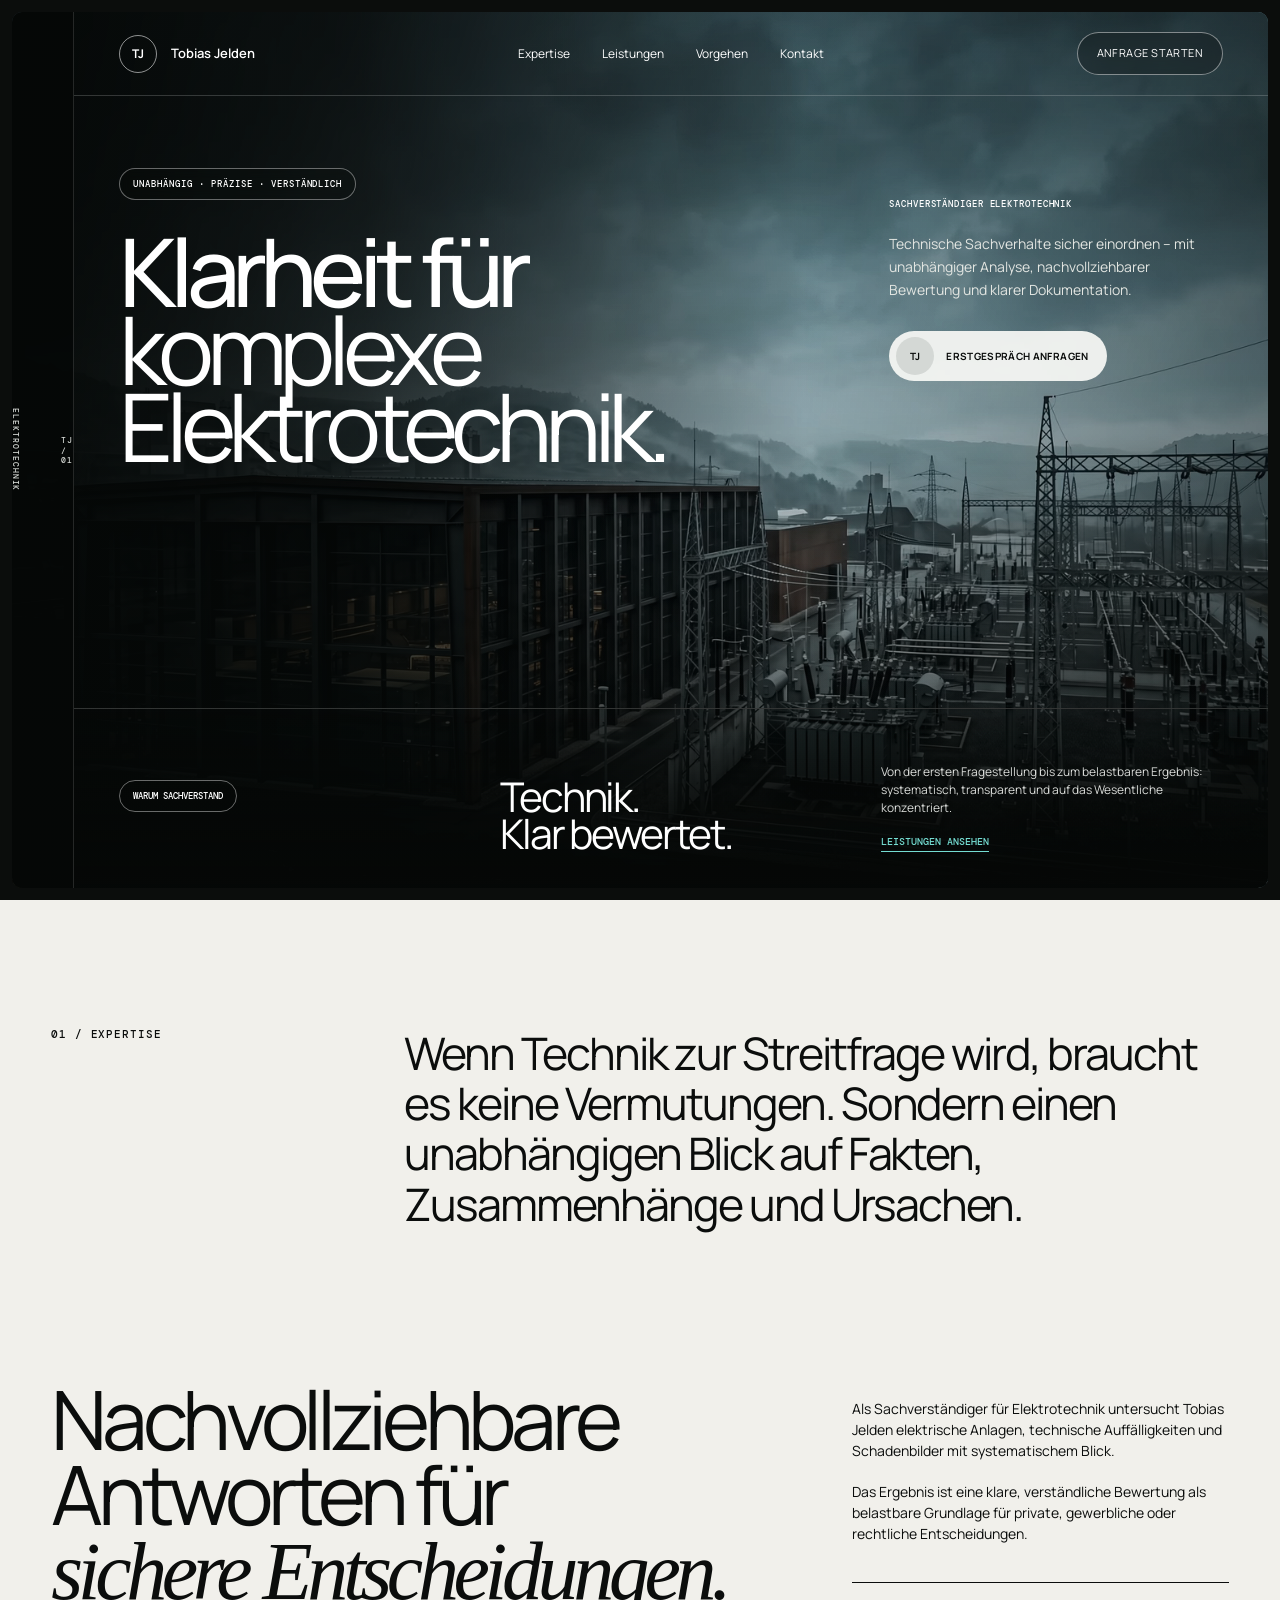
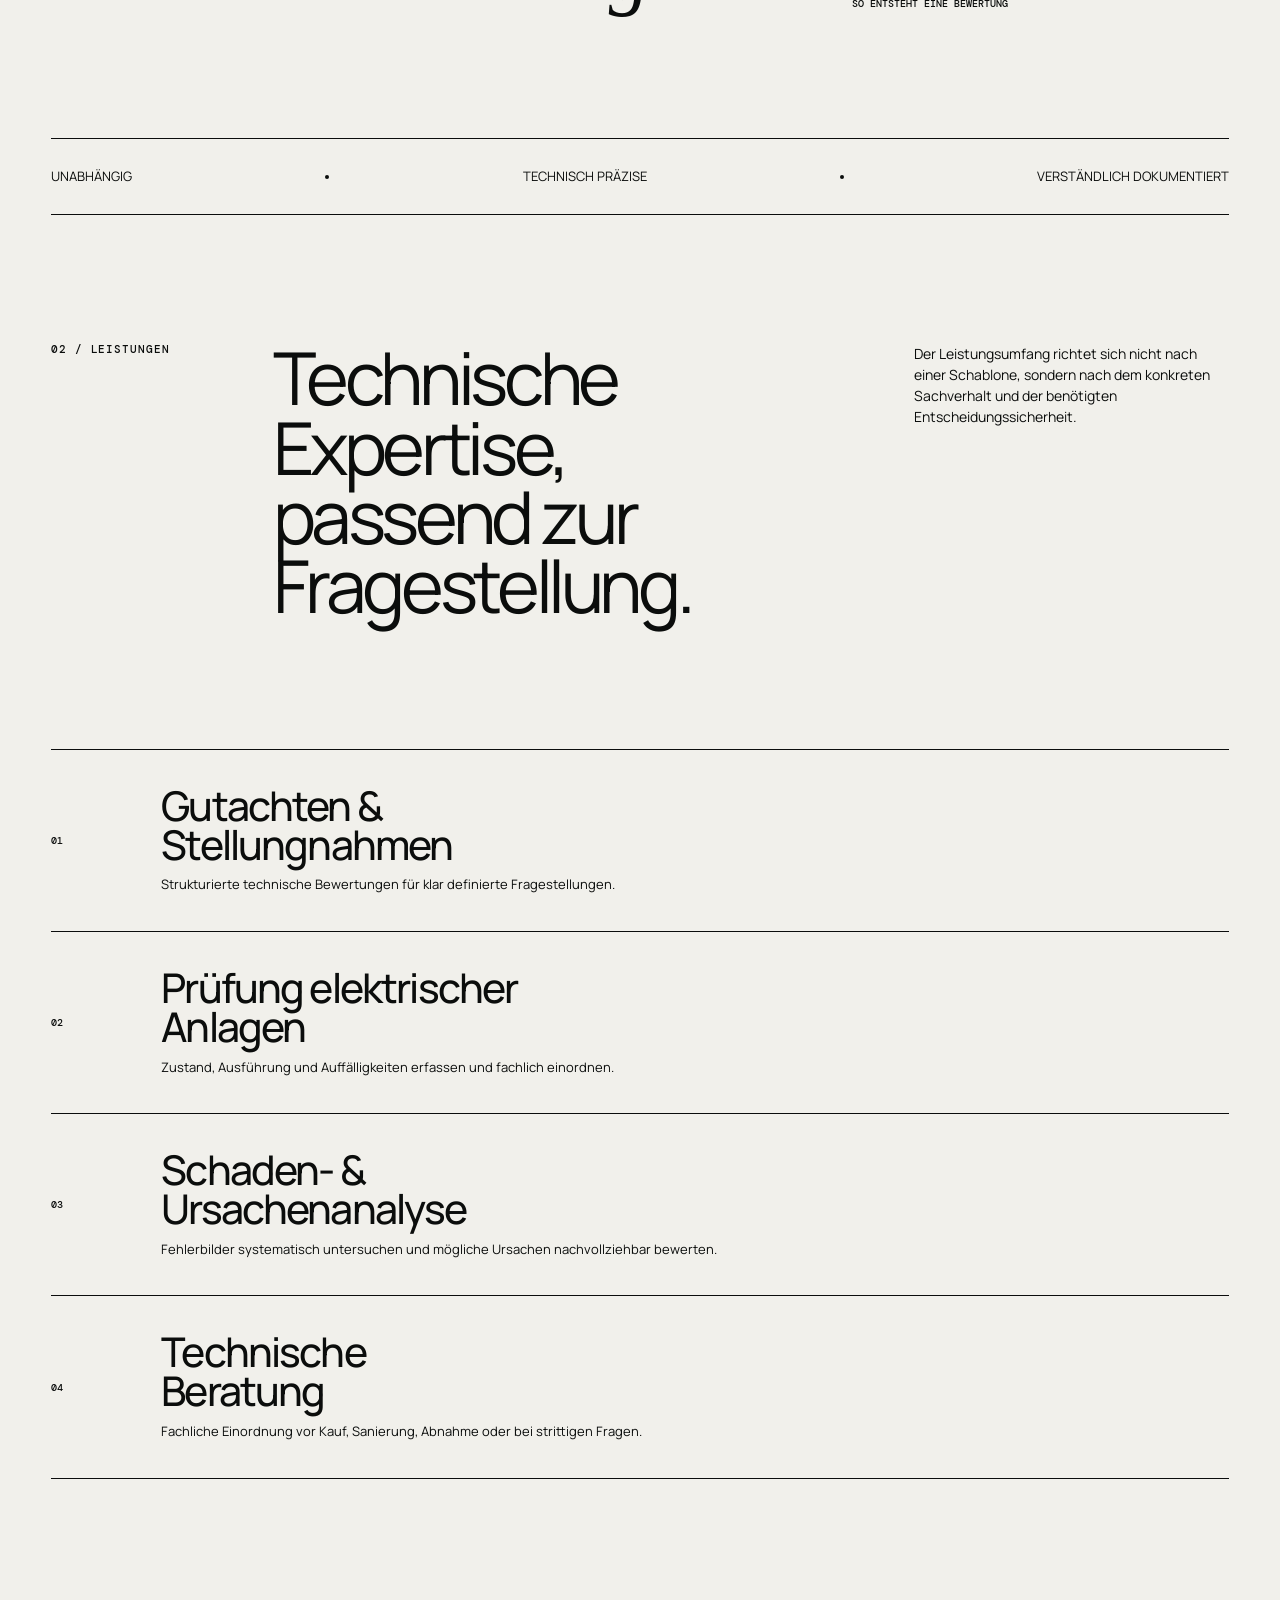
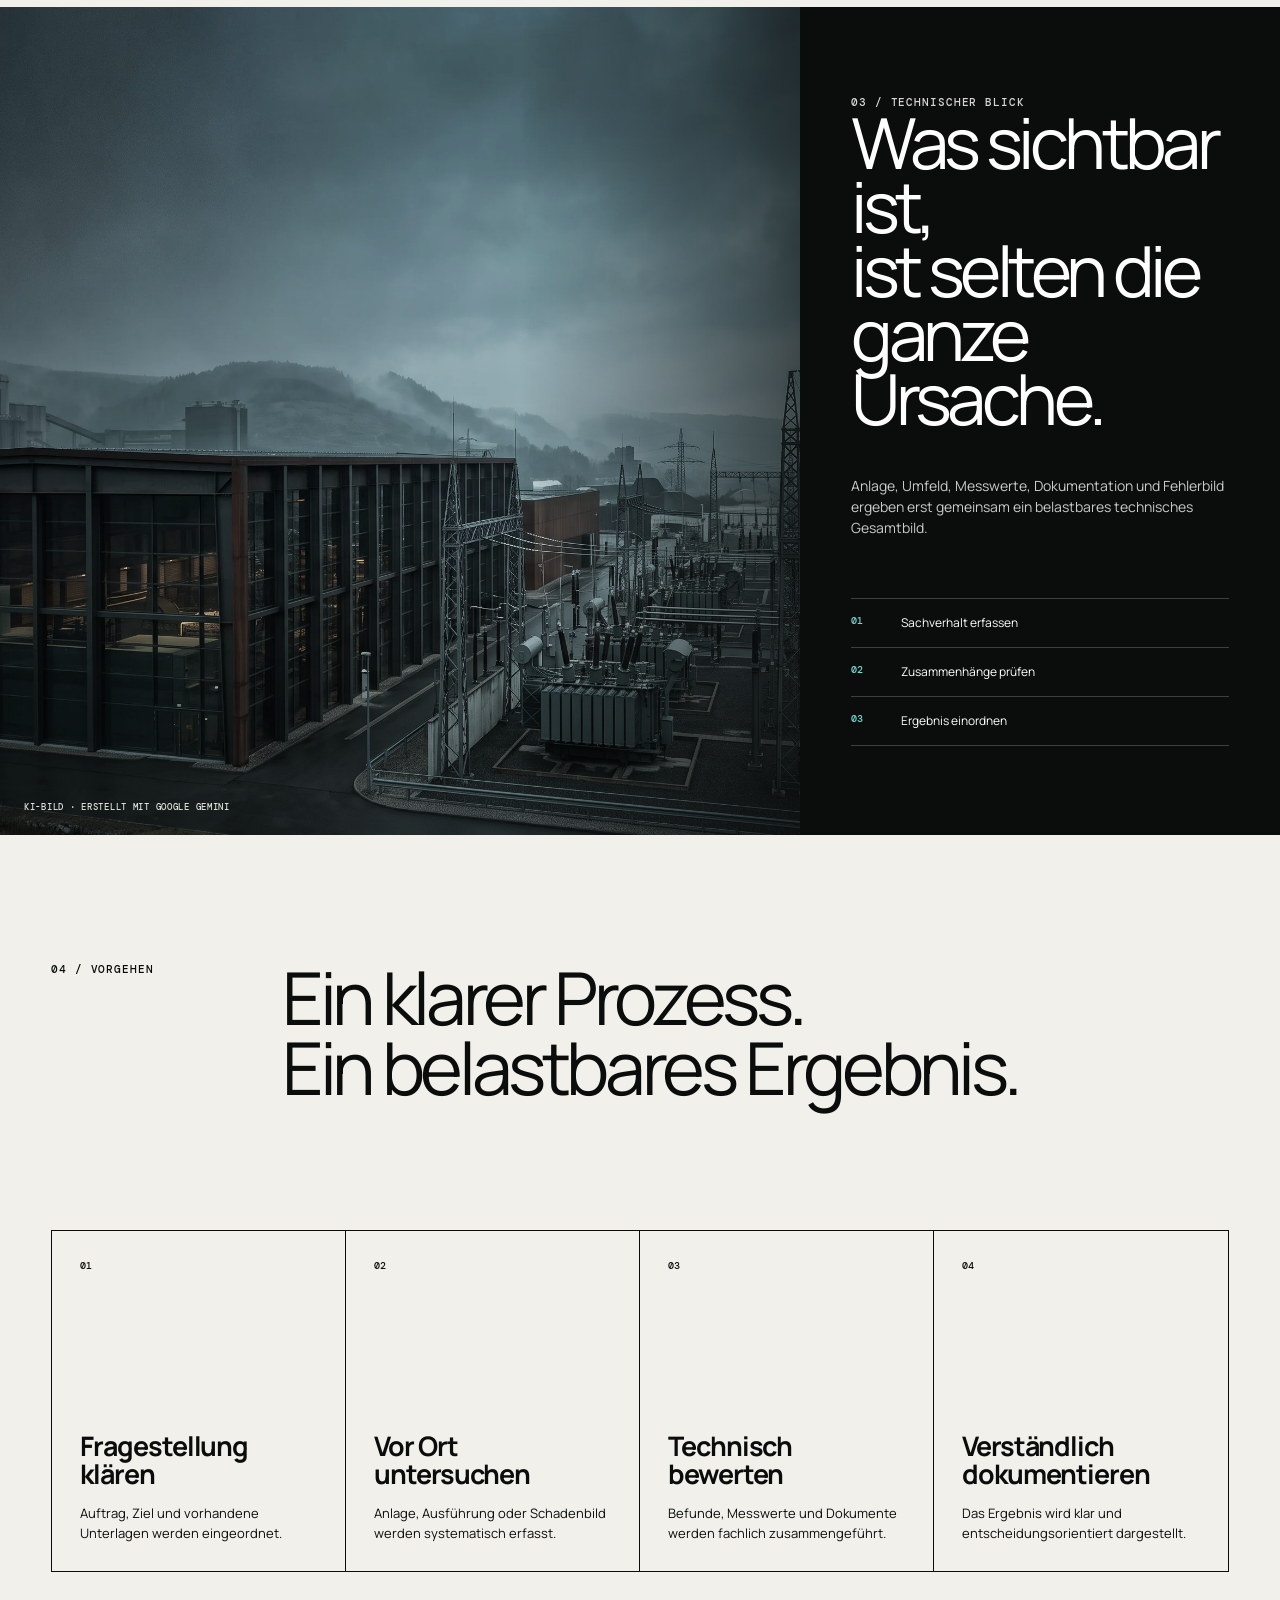
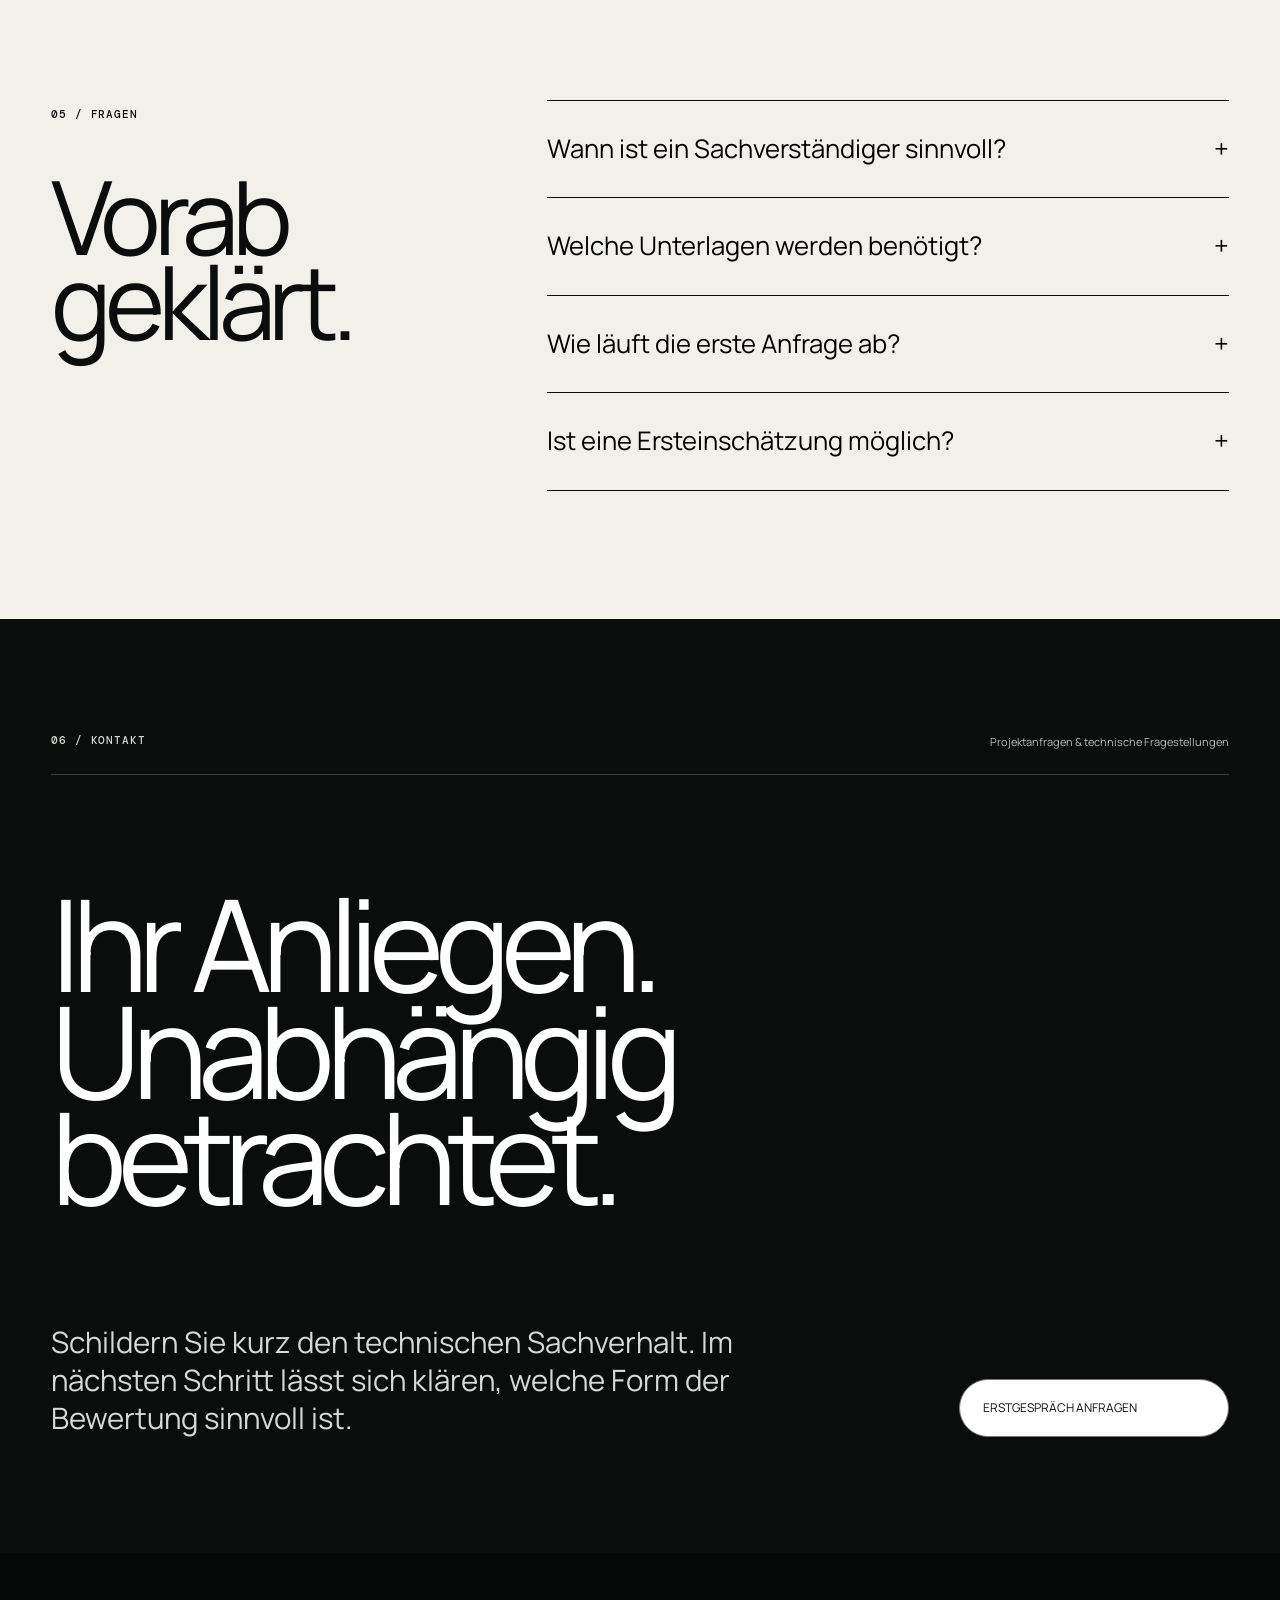
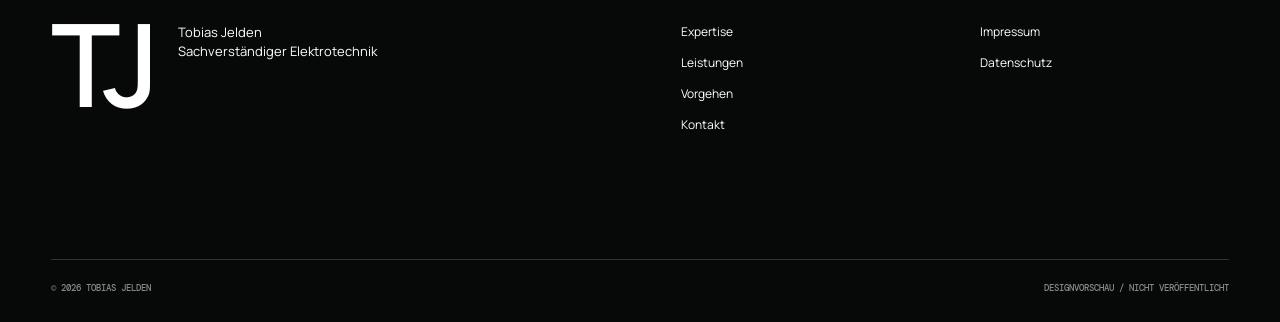
==== commit a0843f6e: "Refine mobile hero and remove arrow icons" ====
--- a/index.html
+++ b/index.html
@@ -44,7 +44,7 @@
           <a href="#vorgehen">Vorgehen</a>
           <a href="#kontakt">Kontakt</a>
         </nav>
-        <a class="nav-cta" href="#kontakt">Anfrage starten <span>↗</span></a>
+        <a class="nav-cta" href="#kontakt">Anfrage starten</a>
       </header>
 
       <div class="hero-content">
@@ -58,17 +58,16 @@
           <button class="consult-button" type="button" data-contact-open>
             <span class="consult-icon">TJ</span>
             <span>Erstgespräch anfragen</span>
-            <i>↗</i>
           </button>
         </div>
       </div>
 
       <div class="hero-bottom">
-        <a class="ghost-pill" href="#expertise">Warum Sachverstand <span>↓</span></a>
+        <a class="ghost-pill" href="#expertise">Warum Sachverstand</a>
         <div class="hero-bottom-title">Technik.<br>Klar bewertet.</div>
         <div class="hero-bottom-copy">
           <p>Von der ersten Fragestellung bis zum belastbaren Ergebnis: systematisch, transparent und auf das Wesentliche konzentriert.</p>
-          <a href="#leistungen">Leistungen ansehen <span>↗</span></a>
+          <a href="#leistungen">Leistungen ansehen</a>
         </div>
       </div>
     </section>
@@ -85,7 +84,7 @@
         <div class="intro-copy">
           <p>Als Sachverständiger für Elektrotechnik untersucht Tobias Jelden elektrische Anlagen, technische Auffälligkeiten und Schadenbilder mit systematischem Blick.</p>
           <p>Das Ergebnis ist eine klare, verständliche Bewertung als belastbare Grundlage für private, gewerbliche oder rechtliche Entscheidungen.</p>
-          <a class="line-link" href="#vorgehen">So entsteht eine Bewertung <span>↗</span></a>
+          <a class="line-link" href="#vorgehen">So entsteht eine Bewertung</a>
         </div>
       </div>
       <div class="trust-strip">
@@ -103,22 +102,18 @@
         <article class="service-item">
           <span class="service-no">01</span>
           <div><h3>Gutachten &<br>Stellungnahmen</h3><p>Strukturierte technische Bewertungen für klar definierte Fragestellungen.</p></div>
-          <span class="service-arrow">↗</span>
         </article>
         <article class="service-item">
           <span class="service-no">02</span>
           <div><h3>Prüfung elektrischer<br>Anlagen</h3><p>Zustand, Ausführung und Auffälligkeiten erfassen und fachlich einordnen.</p></div>
-          <span class="service-arrow">↗</span>
         </article>
         <article class="service-item">
           <span class="service-no">03</span>
           <div><h3>Schaden- &<br>Ursachenanalyse</h3><p>Fehlerbilder systematisch untersuchen und mögliche Ursachen nachvollziehbar bewerten.</p></div>
-          <span class="service-arrow">↗</span>
         </article>
         <article class="service-item">
           <span class="service-no">04</span>
           <div><h3>Technische<br>Beratung</h3><p>Fachliche Einordnung vor Kauf, Sanierung, Abnahme oder bei strittigen Fragen.</p></div>
-          <span class="service-arrow">↗</span>
         </article>
       </div>
     </section>
@@ -186,7 +181,7 @@
       <h2>Ihr Anliegen.<br>Unabhängig betrachtet.</h2>
       <div class="contact-bottom">
         <p>Schildern Sie kurz den technischen Sachverhalt. Im nächsten Schritt lässt sich klären, welche Form der Bewertung sinnvoll ist.</p>
-        <button type="button" data-contact-open>Erstgespräch anfragen <span>↗</span></button>
+        <button type="button" data-contact-open>Erstgespräch anfragen</button>
       </div>
     </section>
   </main>
@@ -208,7 +203,7 @@
       <label>E-Mail<input type="email" name="email" autocomplete="email" required></label>
       <label>Anliegen<textarea name="message" rows="4" required></textarea></label>
       <label class="check"><input type="checkbox" required><span>Ich habe den Hinweis zur Designvorschau gelesen.</span></label>
-      <button type="submit">Anfrage vorbereiten <span>↗</span></button>
+      <button type="submit">Anfrage vorbereiten</button>
       <output data-form-status></output>
     </form>
   </dialog>
--- a/styles.css
+++ b/styles.css
@@ -32,22 +32,22 @@
   .site-header{height:84px;margin-left:62px;padding:0 clamp(24px,3.5vw,58px);display:grid;grid-template-columns:1fr auto 1fr;align-items:center;border-bottom:1px solid rgba(255,255,255,.18);position:relative;z-index:5}
   .brand{display:flex;align-items:center;gap:14px;width:max-content}.brand-mark{display:grid;place-items:center;width:38px;height:38px;border:1px solid rgba(255,255,255,.55);border-radius:50%;font-weight:700;font-size:12px}.brand-name{font-size:13px;font-weight:600}
   .main-nav{display:flex;align-items:center;gap:clamp(20px,2.5vw,42px);font-size:12px}.main-nav a{position:relative;padding:10px 0}.main-nav a::after{content:"";position:absolute;left:0;right:100%;bottom:5px;height:1px;background:var(--mint);transition:right .25s}.main-nav a:hover::after{right:0}
-  .nav-cta{justify-self:end;border:1px solid rgba(255,255,255,.45);border-radius:30px;padding:12px 16px 12px 19px;display:flex;align-items:center;gap:34px;font-size:11px;text-transform:uppercase;letter-spacing:.04em;background:rgba(8,10,9,.28);backdrop-filter:blur(8px);transition:.25s}.nav-cta:hover{background:white;color:var(--ink)}
+  .nav-cta{justify-self:end;border:1px solid rgba(255,255,255,.45);border-radius:30px;padding:12px 19px;display:flex;align-items:center;font-size:11px;text-transform:uppercase;letter-spacing:.04em;background:rgba(8,10,9,.28);backdrop-filter:blur(8px);transition:.25s}.nav-cta:hover{background:white;color:var(--ink)}
   .menu-toggle{display:none;border:0;background:none;padding:10px}.menu-toggle span:not(.sr-only){display:block;width:25px;height:1px;background:white;margin:7px 0}
   .hero-content{position:relative;z-index:2;margin-left:62px;padding:clamp(55px,8vh,100px) clamp(24px,3.5vw,58px) 220px;display:grid;grid-template-columns:1.35fr .65fr;gap:6vw;min-height:calc(100svh - 108px);align-items:start}
   .hero-left .overline{display:inline-block;font:500 9px "DM Mono",monospace;letter-spacing:.11em;text-transform:uppercase;border:1px solid rgba(255,255,255,.38);border-radius:30px;padding:9px 13px;margin-bottom:32px;background:rgba(8,10,9,.2);backdrop-filter:blur(6px)}
   .hero h1{font-size:clamp(62px,7.4vw,127px);line-height:.82;letter-spacing:-.075em;font-weight:400;max-width:880px}.hero h1::first-line{font-weight:500}
   .hero-right{justify-self:end;max-width:340px;padding-top:30px}.micro-title{display:block;font:500 9px "DM Mono",monospace;text-transform:uppercase;letter-spacing:.1em;margin-bottom:22px}.hero-right>p{font-size:14px;color:#e2e5e1;line-height:1.65}
-  .consult-button{margin-top:30px;border:0;border-radius:34px;background:rgba(246,247,244,.94);color:var(--ink);padding:6px 12px 6px 7px;display:flex;align-items:center;gap:12px;cursor:pointer;font-size:10px;font-weight:700;text-transform:uppercase;letter-spacing:.035em}.consult-icon{display:grid;place-items:center;width:38px;height:38px;border-radius:50%;background:#d4d8d5;font-size:10px}.consult-button i{font-style:normal;margin-left:6px;font-size:14px}
+  .consult-button{margin-top:30px;border:0;border-radius:34px;background:rgba(246,247,244,.94);color:var(--ink);padding:6px 18px 6px 7px;display:flex;align-items:center;gap:12px;cursor:pointer;font-size:10px;font-weight:700;text-transform:uppercase;letter-spacing:.035em}.consult-icon{display:grid;place-items:center;width:38px;height:38px;border-radius:50%;background:#d4d8d5;font-size:10px}
   .hero-bottom{position:absolute;left:62px;right:0;bottom:0;z-index:3;min-height:180px;border-top:1px solid rgba(255,255,255,.18);display:grid;grid-template-columns:1fr 1fr 1fr;gap:3vw;align-items:end;padding:30px clamp(24px,3.5vw,58px) 36px;background:linear-gradient(0deg,rgba(5,7,6,.92),rgba(5,7,6,.06))}
-  .ghost-pill{justify-self:start;align-self:center;border:1px solid rgba(255,255,255,.4);border-radius:30px;padding:9px 13px;display:flex;gap:28px;font:500 9px "DM Mono",monospace;text-transform:uppercase}.hero-bottom-title{font-size:clamp(28px,3.2vw,54px);line-height:.9;letter-spacing:-.05em}.hero-bottom-copy{max-width:370px;font-size:12px;color:#d9dbd8}.hero-bottom-copy a{display:inline-block;color:var(--mint);font:500 10px "DM Mono",monospace;text-transform:uppercase;border-bottom:1px solid var(--mint);margin-top:18px;padding-bottom:3px}.hero-bottom-copy a span{margin-left:22px}
+  .ghost-pill{justify-self:start;align-self:center;border:1px solid rgba(255,255,255,.4);border-radius:30px;padding:9px 13px;display:flex;font:500 9px "DM Mono",monospace;text-transform:uppercase}.hero-bottom-title{font-size:clamp(28px,3.2vw,54px);line-height:.9;letter-spacing:-.05em}.hero-bottom-copy{max-width:370px;font-size:12px;color:#d9dbd8}.hero-bottom-copy a{display:inline-block;color:var(--mint);font:500 10px "DM Mono",monospace;text-transform:uppercase;border-bottom:1px solid var(--mint);margin-top:18px;padding-bottom:3px}
 
   .intro-top{display:grid;grid-template-columns:.35fr 1fr;gap:5vw;align-items:start}.intro-lead{font-size:clamp(26px,3.5vw,57px);line-height:1.12;letter-spacing:-.045em;max-width:1100px}
   .intro-grid{display:grid;grid-template-columns:1.3fr .7fr;gap:8vw;margin-top:clamp(100px,12vw,190px);align-items:end}.intro-statement h2{font-size:clamp(48px,6.4vw,105px);font-weight:400;line-height:.91;letter-spacing:-.065em}.intro-statement em{font-family:Georgia,serif;font-weight:400}.intro-copy{font-size:14px;max-width:470px}.intro-copy p+p{margin-top:20px}.line-link{display:flex;justify-content:space-between;border-top:1px solid var(--ink);padding-top:14px;margin-top:38px;font:500 10px "DM Mono",monospace;text-transform:uppercase}
   .trust-strip{border-top:1px solid var(--ink);border-bottom:1px solid var(--ink);margin-top:clamp(90px,10vw,160px);padding:28px 0;display:flex;align-items:center;justify-content:space-between;font-size:13px;text-transform:uppercase}.trust-strip i{width:4px;height:4px;background:var(--ink);border-radius:50%}
 
   .services{padding-top:0}.section-head{display:grid;grid-template-columns:.3fr 1.1fr .6fr;gap:5vw;align-items:start}.section-head h2{font-size:clamp(43px,5.7vw,94px);font-weight:400;line-height:.95;letter-spacing:-.06em}.section-head>p{font-size:14px;max-width:420px}
-  .service-list{margin-top:clamp(80px,10vw,150px);border-top:1px solid var(--ink)}.service-item{display:grid;grid-template-columns:80px 1fr auto;gap:30px;padding:36px 0;border-bottom:1px solid var(--ink);align-items:center;transition:padding .3s}.service-item:hover{padding-left:18px;padding-right:18px}.service-no{font:500 10px "DM Mono",monospace}.service-item h3{font-size:clamp(27px,3.2vw,52px);font-weight:500;line-height:.95;letter-spacing:-.045em}.service-item p{margin-top:12px;font-size:13px;max-width:560px}.service-arrow{font-size:24px}
+  .service-list{margin-top:clamp(80px,10vw,150px);border-top:1px solid var(--ink)}.service-item{display:grid;grid-template-columns:80px 1fr;gap:30px;padding:36px 0;border-bottom:1px solid var(--ink);align-items:center;transition:padding .3s}.service-item:hover{padding-left:18px;padding-right:18px}.service-no{font:500 10px "DM Mono",monospace}.service-item h3{font-size:clamp(27px,3.2vw,52px);font-weight:500;line-height:.95;letter-spacing:-.045em}.service-item p{margin-top:12px;font-size:13px;max-width:560px}
 
   .feature{display:grid;grid-template-columns:1.25fr .75fr;min-height:800px;background:var(--ink);color:white}.feature-media{position:relative;min-height:680px;overflow:hidden}.feature-media img{width:100%;height:100%;object-fit:cover;filter:saturate(.75);transform:scale(1.01)}.feature-media::after{content:"";position:absolute;inset:0;background:linear-gradient(90deg,transparent 65%,rgba(11,13,12,.65)),linear-gradient(0deg,rgba(11,13,12,.35),transparent 40%)}.image-caption{position:absolute;left:24px;bottom:22px;z-index:2;color:#dce0dc;font:500 9px "DM Mono",monospace;text-transform:uppercase;letter-spacing:.08em}
   .feature-copy{padding:clamp(70px,7vw,120px) var(--pad);display:flex;flex-direction:column}.feature-copy h2{font-size:clamp(49px,5.5vw,90px);line-height:.91;letter-spacing:-.065em;font-weight:400;margin:auto 0 45px}.feature-copy>p{color:#c8cbc8;font-size:14px;max-width:450px}.feature-facts{margin-top:60px;border-top:1px solid #3b403d}.feature-facts>div{display:grid;grid-template-columns:50px 1fr;padding:15px 0;border-bottom:1px solid #3b403d;font-size:12px}.feature-facts strong{color:var(--mint);font:500 10px "DM Mono",monospace}
@@ -68,8 +68,8 @@
     .site-header{grid-template-columns:1fr auto}.main-nav{position:fixed;inset:96px 12px 12px 74px;background:rgba(8,10,9,.97);backdrop-filter:blur(15px);border:1px solid #343936;border-radius:8px;display:flex;flex-direction:column;align-items:flex-start;padding:45px;font-size:34px;transform:translateX(110%);transition:transform .35s}.main-nav.is-open{transform:none}.nav-cta{display:none}.menu-toggle{display:block;justify-self:end}.hero-content{grid-template-columns:1fr}.hero-right{justify-self:start;margin-left:50%;padding-top:0}.hero h1{font-size:clamp(64px,10vw,100px)}.intro-grid,.feature{grid-template-columns:1fr}.feature-media{min-height:600px}.process-grid{grid-template-columns:repeat(2,1fr)}.process-grid article:nth-child(2){border-right:0}.process-grid article:nth-child(-n+2){border-bottom:1px solid var(--ink)}.faq{grid-template-columns:1fr}.site-footer{grid-template-columns:1fr 1fr}.footer-brand{grid-column:1/-1}
   }
   @media(max-width:680px){
-    .hero{margin:0;border-radius:0;min-height:920px}.hero-rail{display:none}.site-header{margin-left:0;height:72px;padding:0 20px}.brand-name{display:none}.main-nav{inset:72px 0 0;background:rgba(8,10,9,.98);border:0;border-radius:0;padding:45px 24px}.hero-content{margin-left:0;padding:55px 20px 330px;min-height:920px}.hero-shade{background:linear-gradient(90deg,rgba(5,8,7,.88),rgba(5,8,7,.18)),linear-gradient(0deg,rgba(5,8,7,.98) 0%,rgba(5,8,7,.62) 36%,rgba(5,8,7,.2) 70%,rgba(5,8,7,.5))}.hero-image{object-position:56% center}.hero h1{font-size:14vw;line-height:.88}.hero-left .overline{font-size:8px;margin-bottom:24px}.hero-right{margin-left:0;max-width:310px;padding-top:20px}.hero-bottom{left:0;min-height:265px;grid-template-columns:1fr 1fr;padding:24px 20px 30px}.ghost-pill{grid-column:1/-1}.hero-bottom-title{font-size:30px}.hero-bottom-copy{font-size:11px}
-    .intro-top,.intro-grid,.section-head{grid-template-columns:1fr}.intro-lead{margin-top:40px;font-size:27px}.intro-grid{margin-top:90px;gap:50px}.intro-statement h2{font-size:47px}.trust-strip{display:grid;gap:18px}.trust-strip i{display:none}.section-head h2{margin:38px 0 25px;font-size:45px}.service-item{grid-template-columns:40px 1fr auto;gap:12px}.service-item h3{font-size:29px}.feature-media{min-height:420px}.feature-copy{min-height:650px}.feature-copy h2{font-size:51px}.process-grid{grid-template-columns:1fr}.process-grid article{border-right:0;border-bottom:1px solid var(--ink)!important;min-height:250px}.process-grid article:last-child{border-bottom:0!important}.faq{gap:70px}.faq-title h2{font-size:73px}.contact-top span:last-child{display:none}.contact h2{font-size:17vw}.contact-bottom{grid-template-columns:1fr}.contact-bottom button{width:100%}.site-footer{grid-template-columns:1fr 1fr}.footer-brand{display:grid}.footer-meta{display:grid;gap:8px}
+    .hero{margin:0;border-radius:0;min-height:920px}.hero-rail{display:none}.site-header{margin-left:0;height:72px;padding:0 20px}.brand-name{display:none}.main-nav{inset:72px 0 0;background:rgba(8,10,9,.98);border:0;border-radius:0;padding:45px 24px}.hero-content{margin-left:0;padding:55px 20px 330px;min-height:920px}.hero-shade{background:linear-gradient(90deg,rgba(5,8,7,.88),rgba(5,8,7,.18)),linear-gradient(0deg,rgba(5,8,7,.98) 0%,rgba(5,8,7,.62) 36%,rgba(5,8,7,.2) 70%,rgba(5,8,7,.5))}.hero-image,.hero-video{object-position:right center}.hero h1{font-size:14vw;line-height:.88}.hero-left .overline{font-size:8px;margin-bottom:24px}.hero-right{margin-left:0;max-width:310px;padding-top:20px}.hero-bottom{left:0;min-height:265px;grid-template-columns:1fr 1fr;padding:24px 20px 30px}.ghost-pill{grid-column:1/-1}.hero-bottom-title{font-size:30px}.hero-bottom-copy{font-size:11px}
+    .intro-top,.intro-grid,.section-head{grid-template-columns:1fr}.intro-lead{margin-top:40px;font-size:27px}.intro-grid{margin-top:90px;gap:50px}.intro-statement h2{font-size:47px}.trust-strip{display:grid;gap:18px}.trust-strip i{display:none}.section-head h2{margin:38px 0 25px;font-size:45px}.service-item{grid-template-columns:40px 1fr;gap:12px}.service-item h3{font-size:29px}.feature-media{min-height:420px}.feature-copy{min-height:650px}.feature-copy h2{font-size:51px}.process-grid{grid-template-columns:1fr}.process-grid article{border-right:0;border-bottom:1px solid var(--ink)!important;min-height:250px}.process-grid article:last-child{border-bottom:0!important}.faq{gap:70px}.faq-title h2{font-size:73px}.contact-top span:last-child{display:none}.contact h2{font-size:17vw}.contact-bottom{grid-template-columns:1fr}.contact-bottom button{width:100%}.site-footer{grid-template-columns:1fr 1fr}.footer-brand{display:grid}.footer-meta{display:grid;gap:8px}
   }
   @media(prefers-reduced-motion:reduce){html{scroll-behavior:auto}.main-nav,.service-item,.accordion-panel{transition:none}}
 }
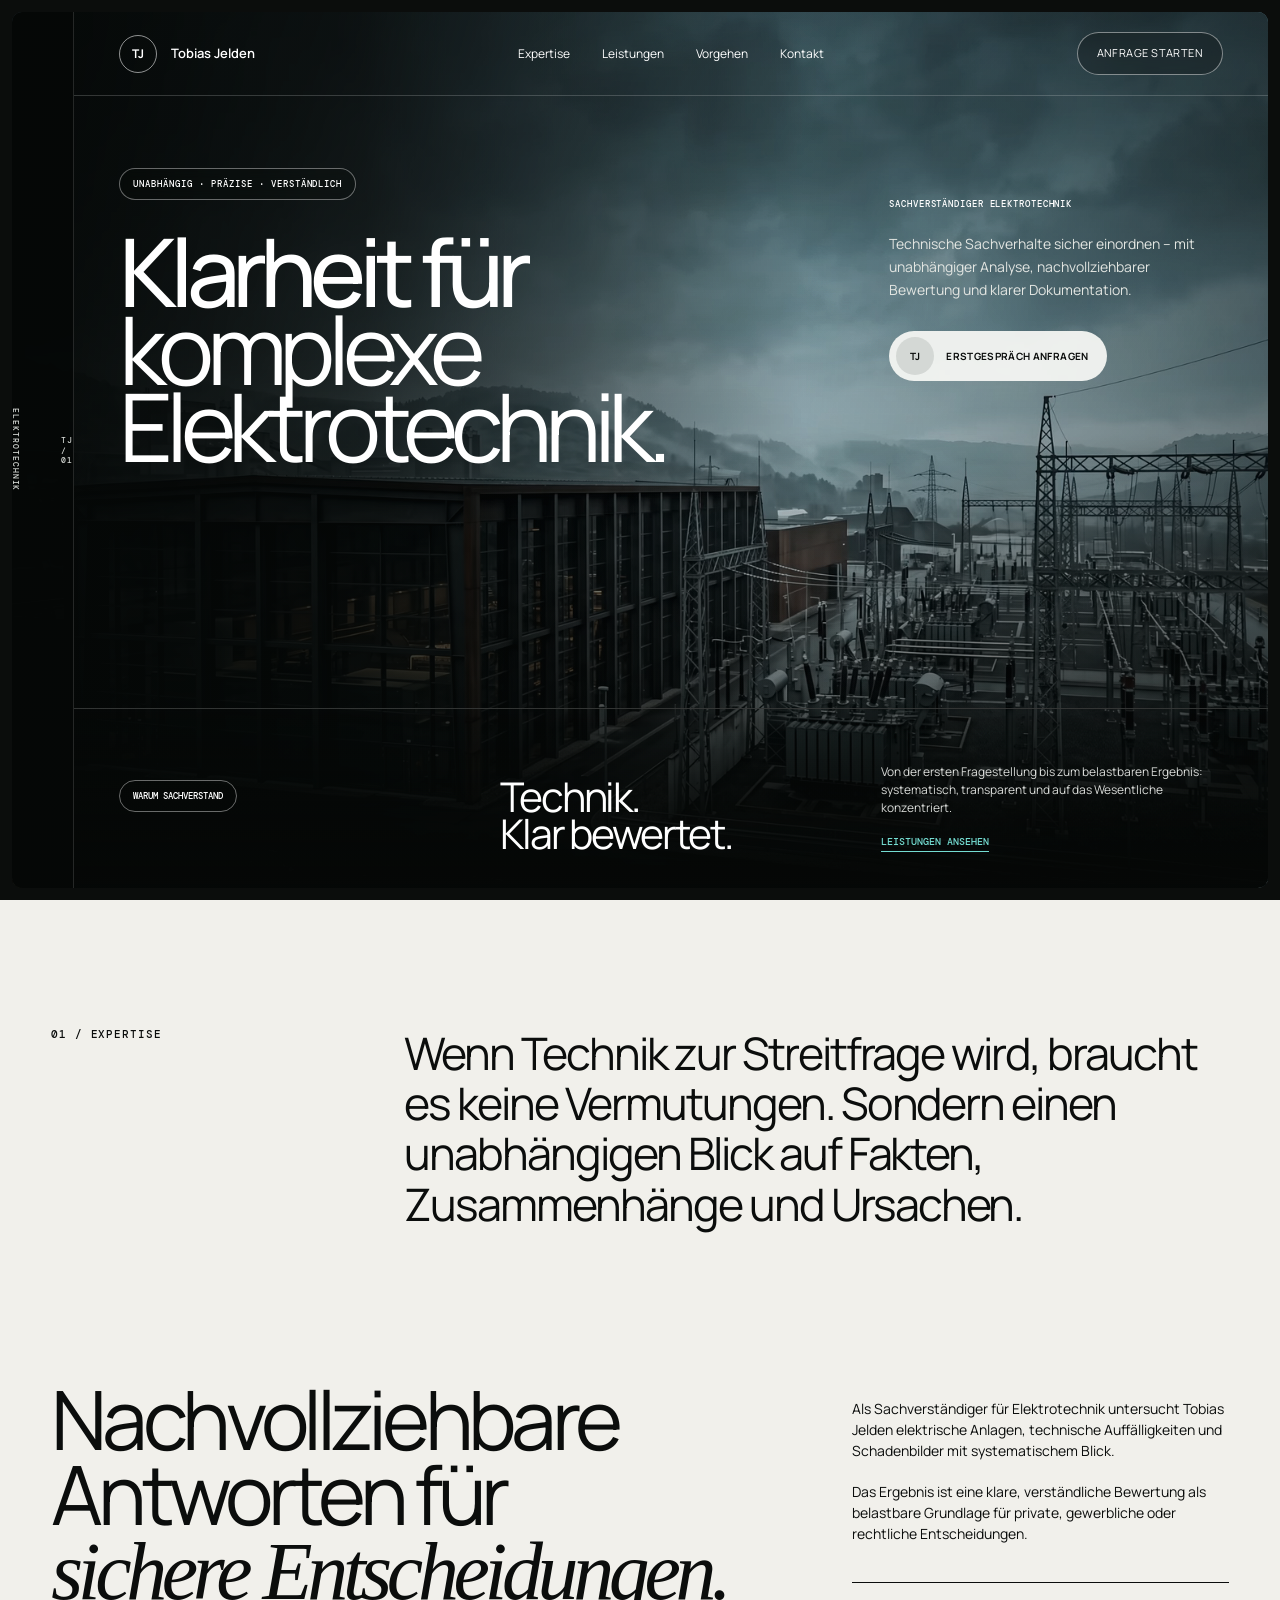
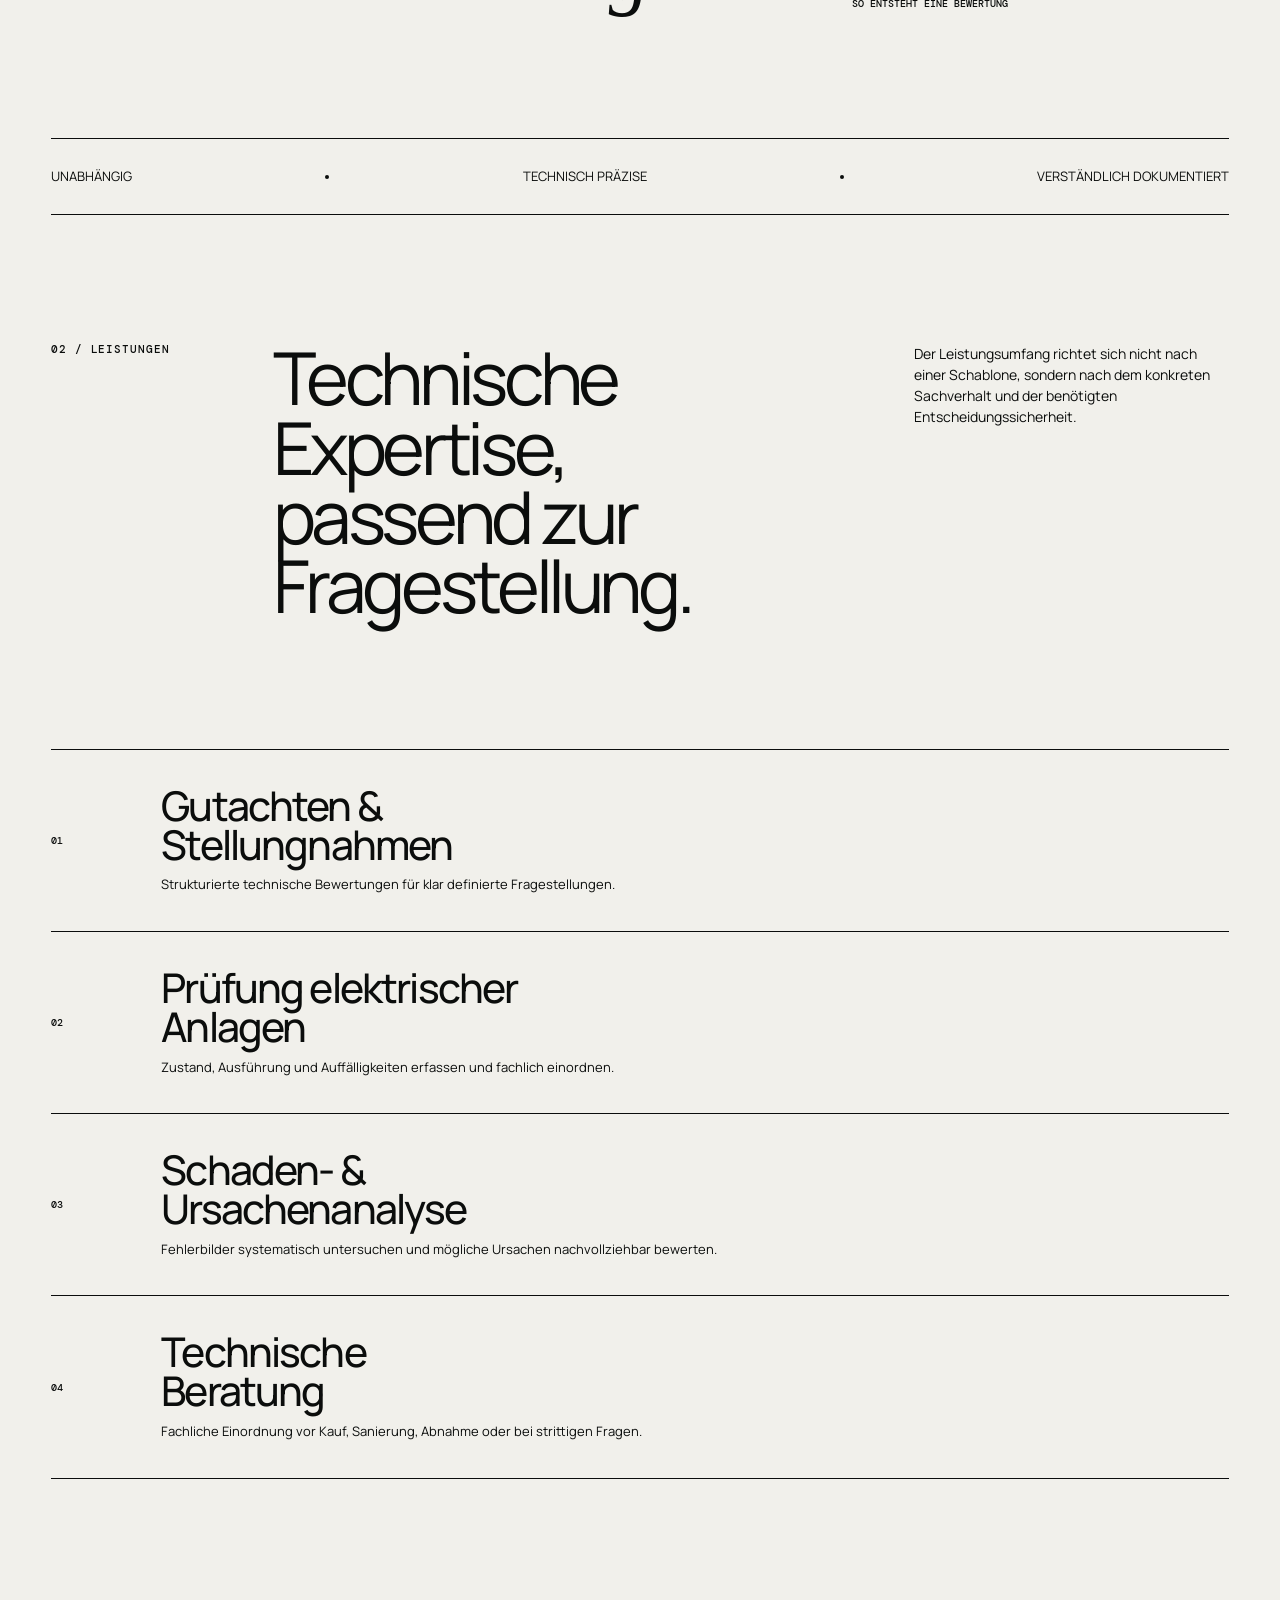
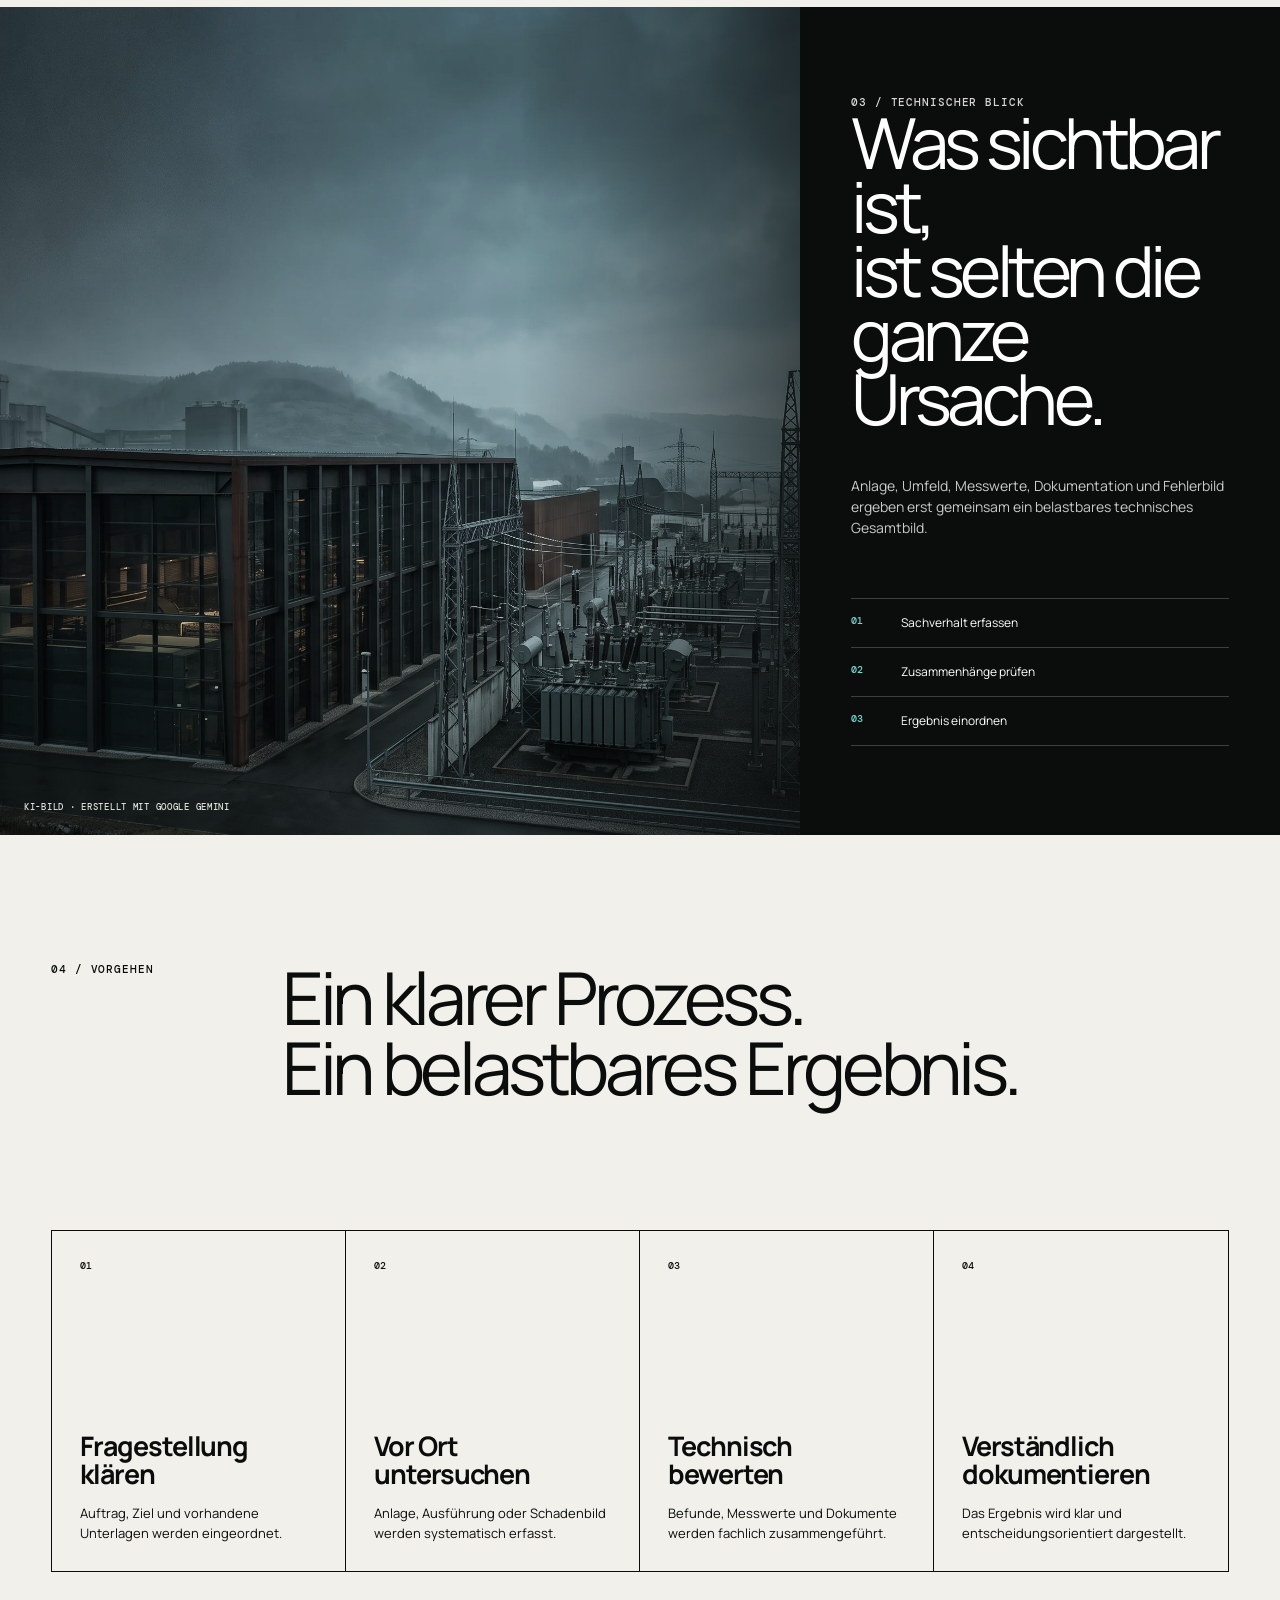
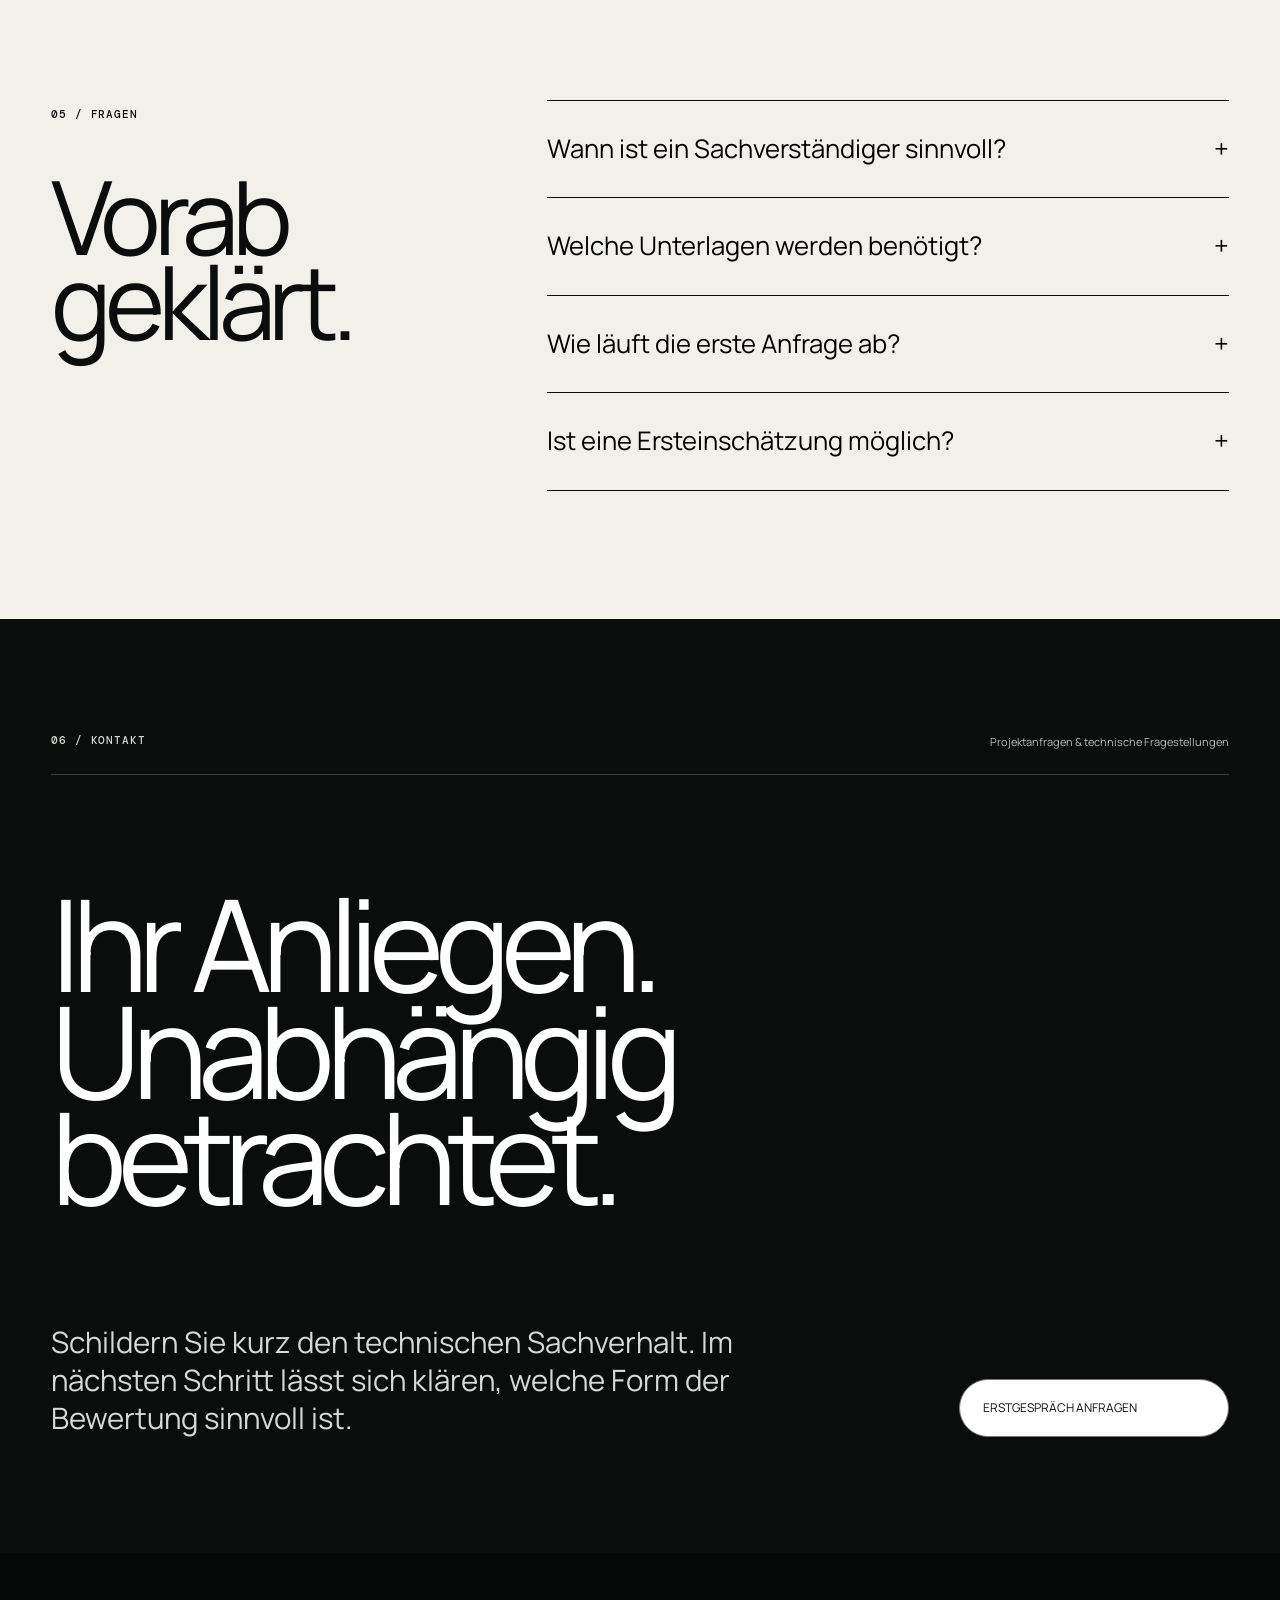
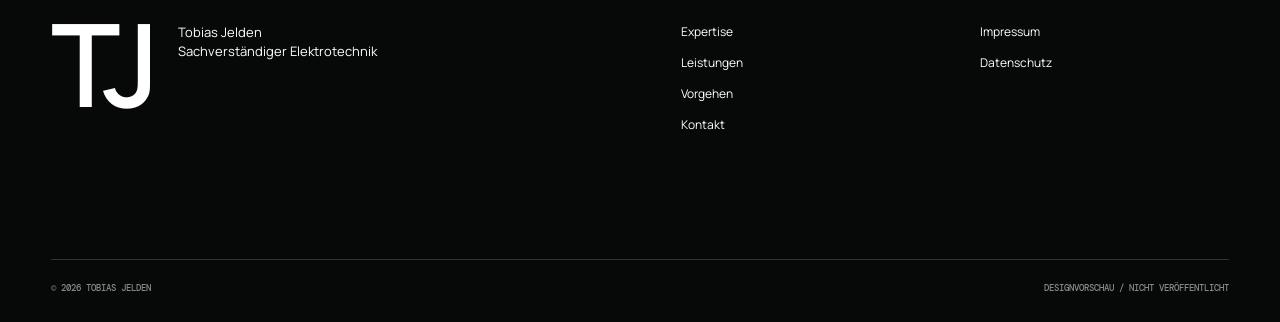
==== commit d8728244: "Update browser icon to match site design" ====
--- a/index.html
+++ b/index.html
@@ -6,7 +6,10 @@
   <meta name="description" content="Tobias Jelden – Sachverständiger für Elektrotechnik. Unabhängige technische Bewertungen, Gutachten und Schadenanalysen.">
   <meta name="theme-color" content="#0b0d0c">
   <title>Tobias Jelden — Sachverständiger Elektrotechnik</title>
-  <link rel="icon" href="assets/favicon.svg" type="image/svg+xml">
+  <link rel="icon" href="assets/favicon.svg?v=3" type="image/svg+xml">
+  <link rel="icon" href="assets/favicon-32.png?v=3" type="image/png" sizes="32x32">
+  <link rel="shortcut icon" href="assets/favicon.ico?v=3">
+  <link rel="apple-touch-icon" href="assets/apple-touch-icon.png?v=3">
   <link rel="preconnect" href="https://fonts.googleapis.com">
   <link rel="preconnect" href="https://fonts.gstatic.com" crossorigin>
   <link href="https://fonts.googleapis.com/css2?family=DM+Mono:wght@400;500&family=Manrope:wght@400;500;600;700&display=swap" rel="stylesheet">
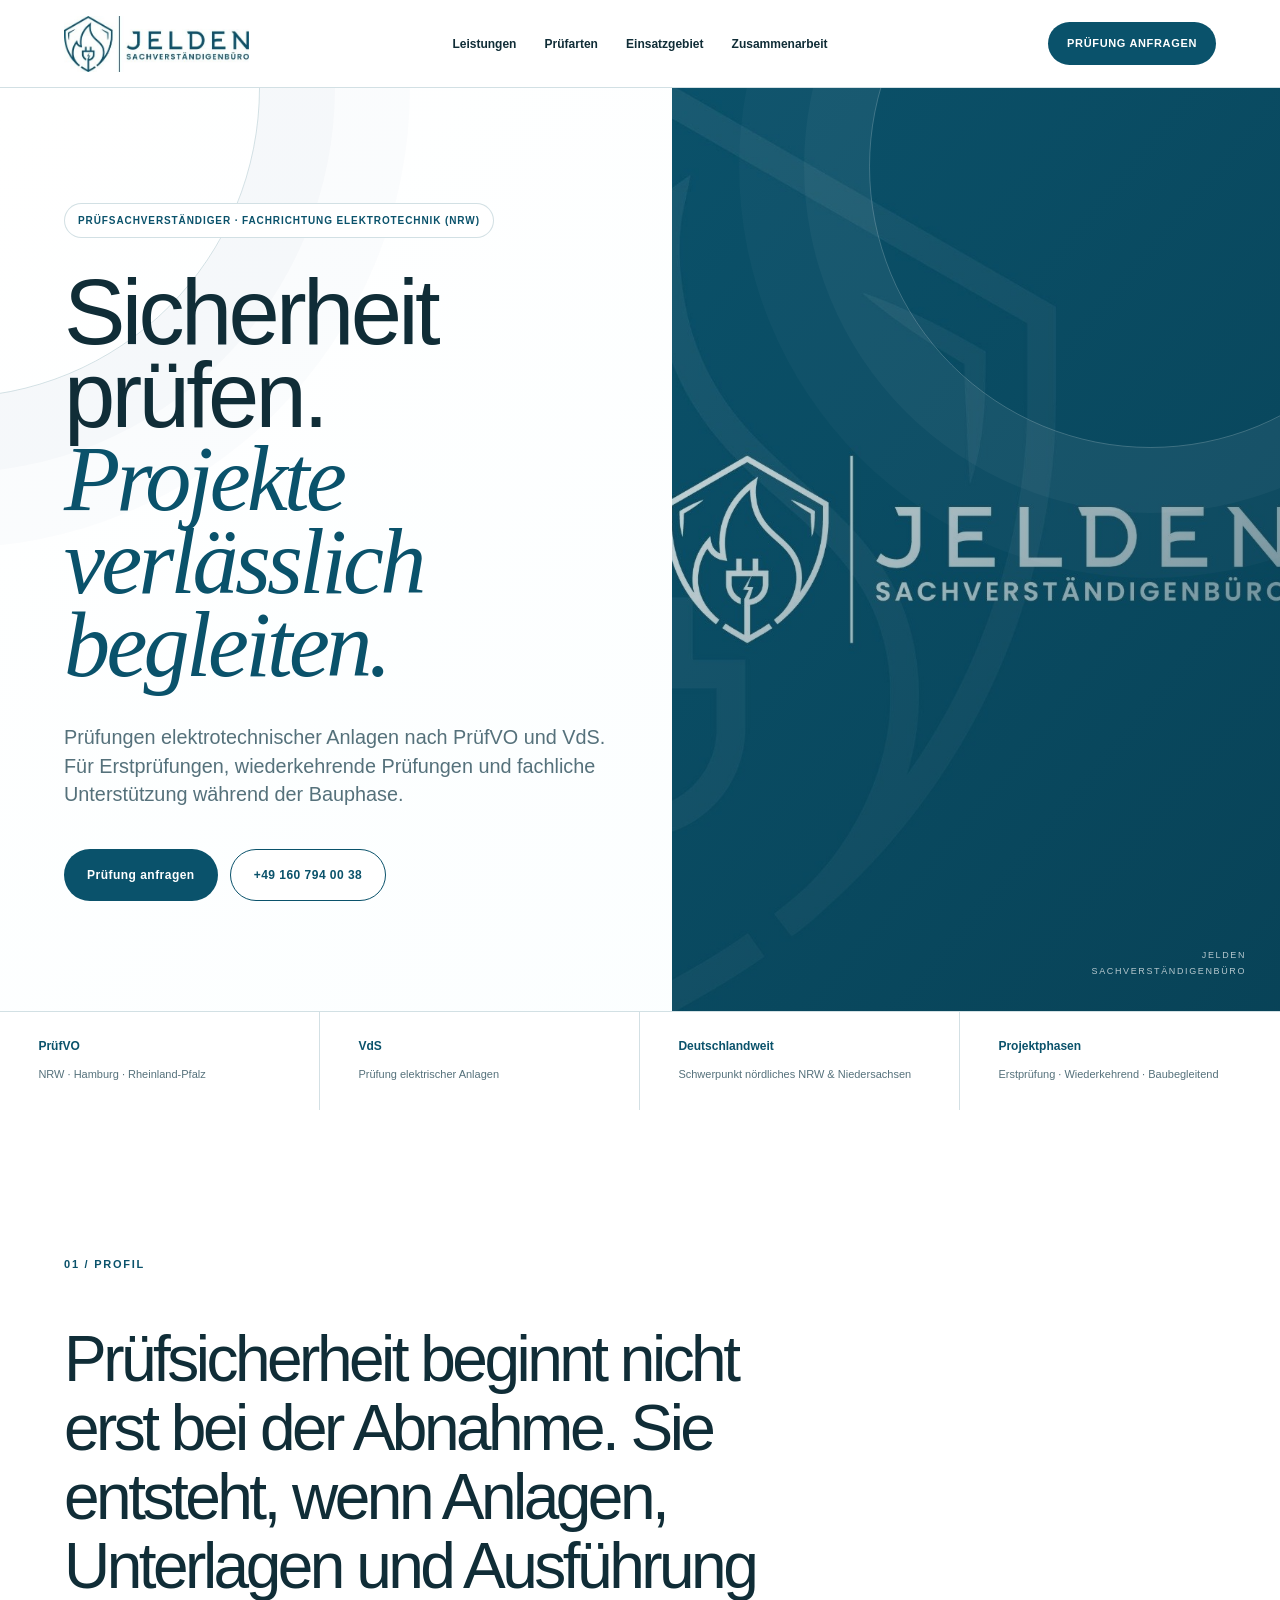
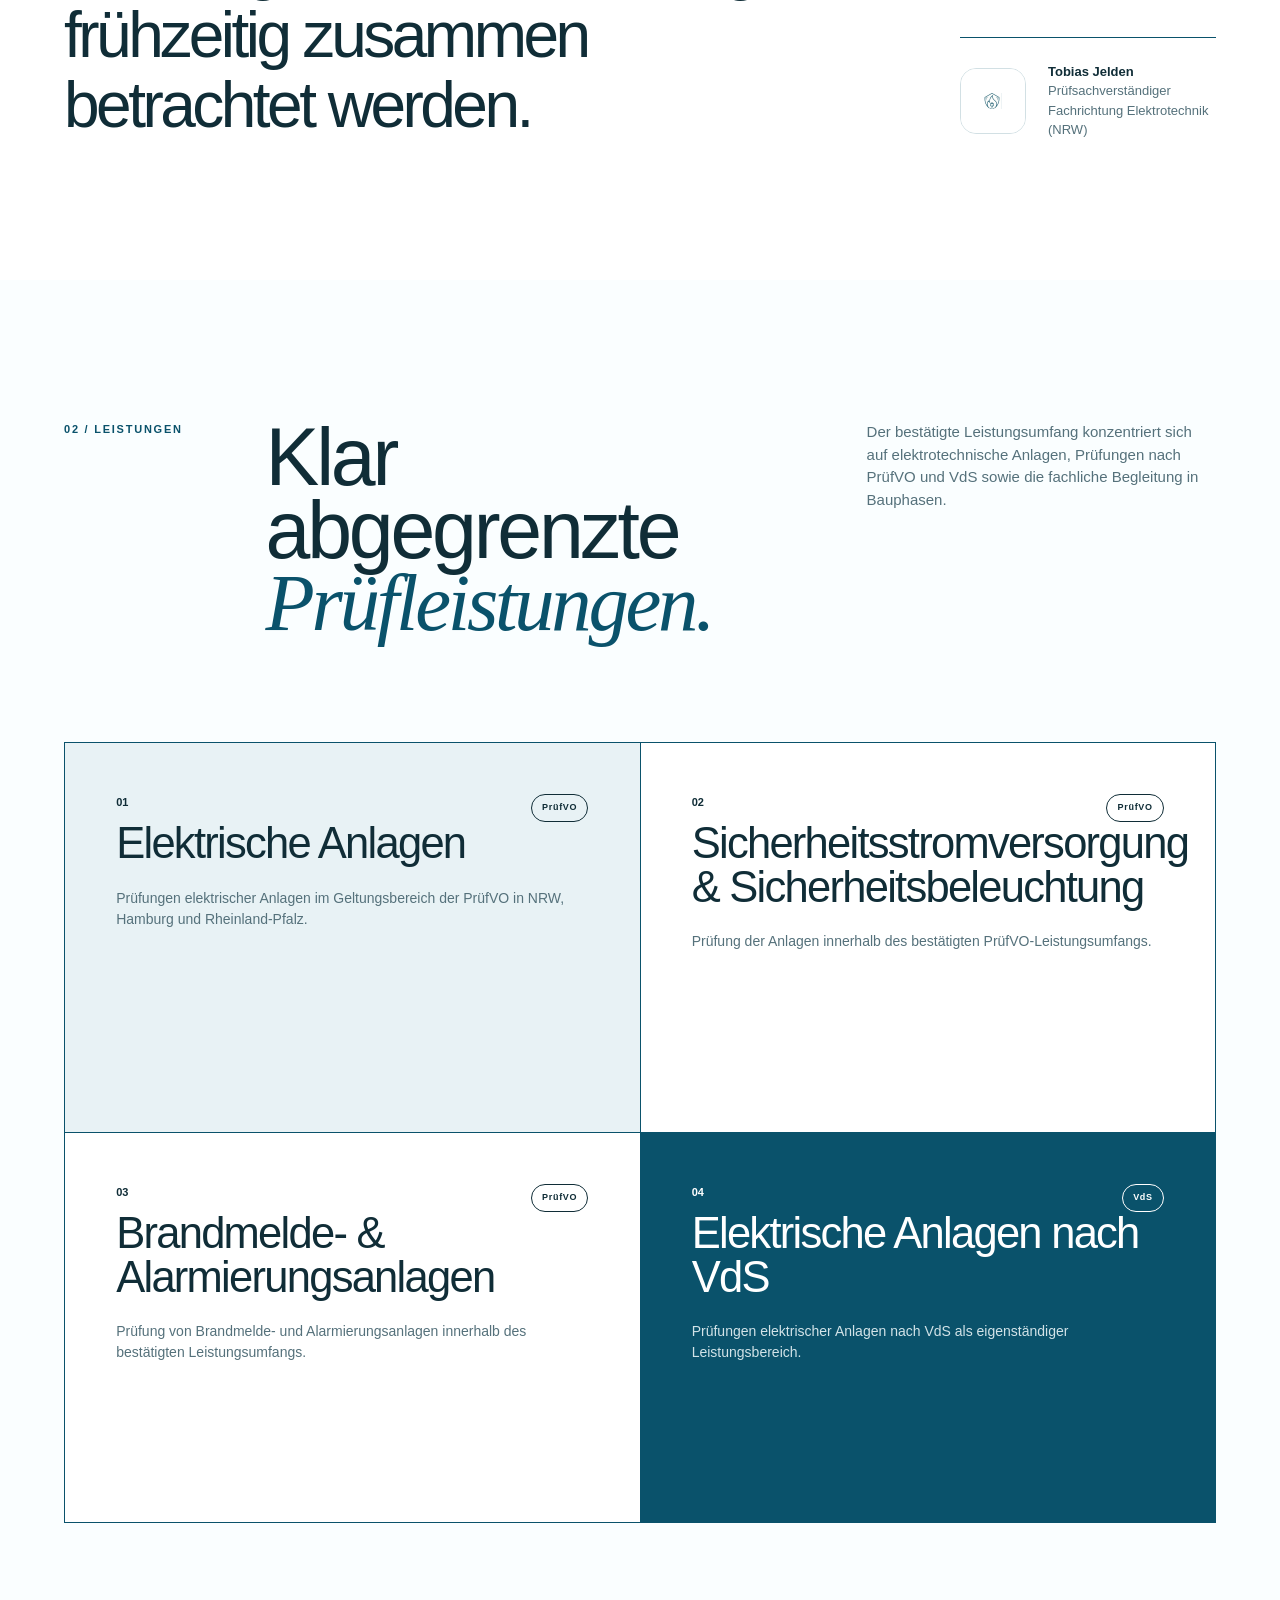
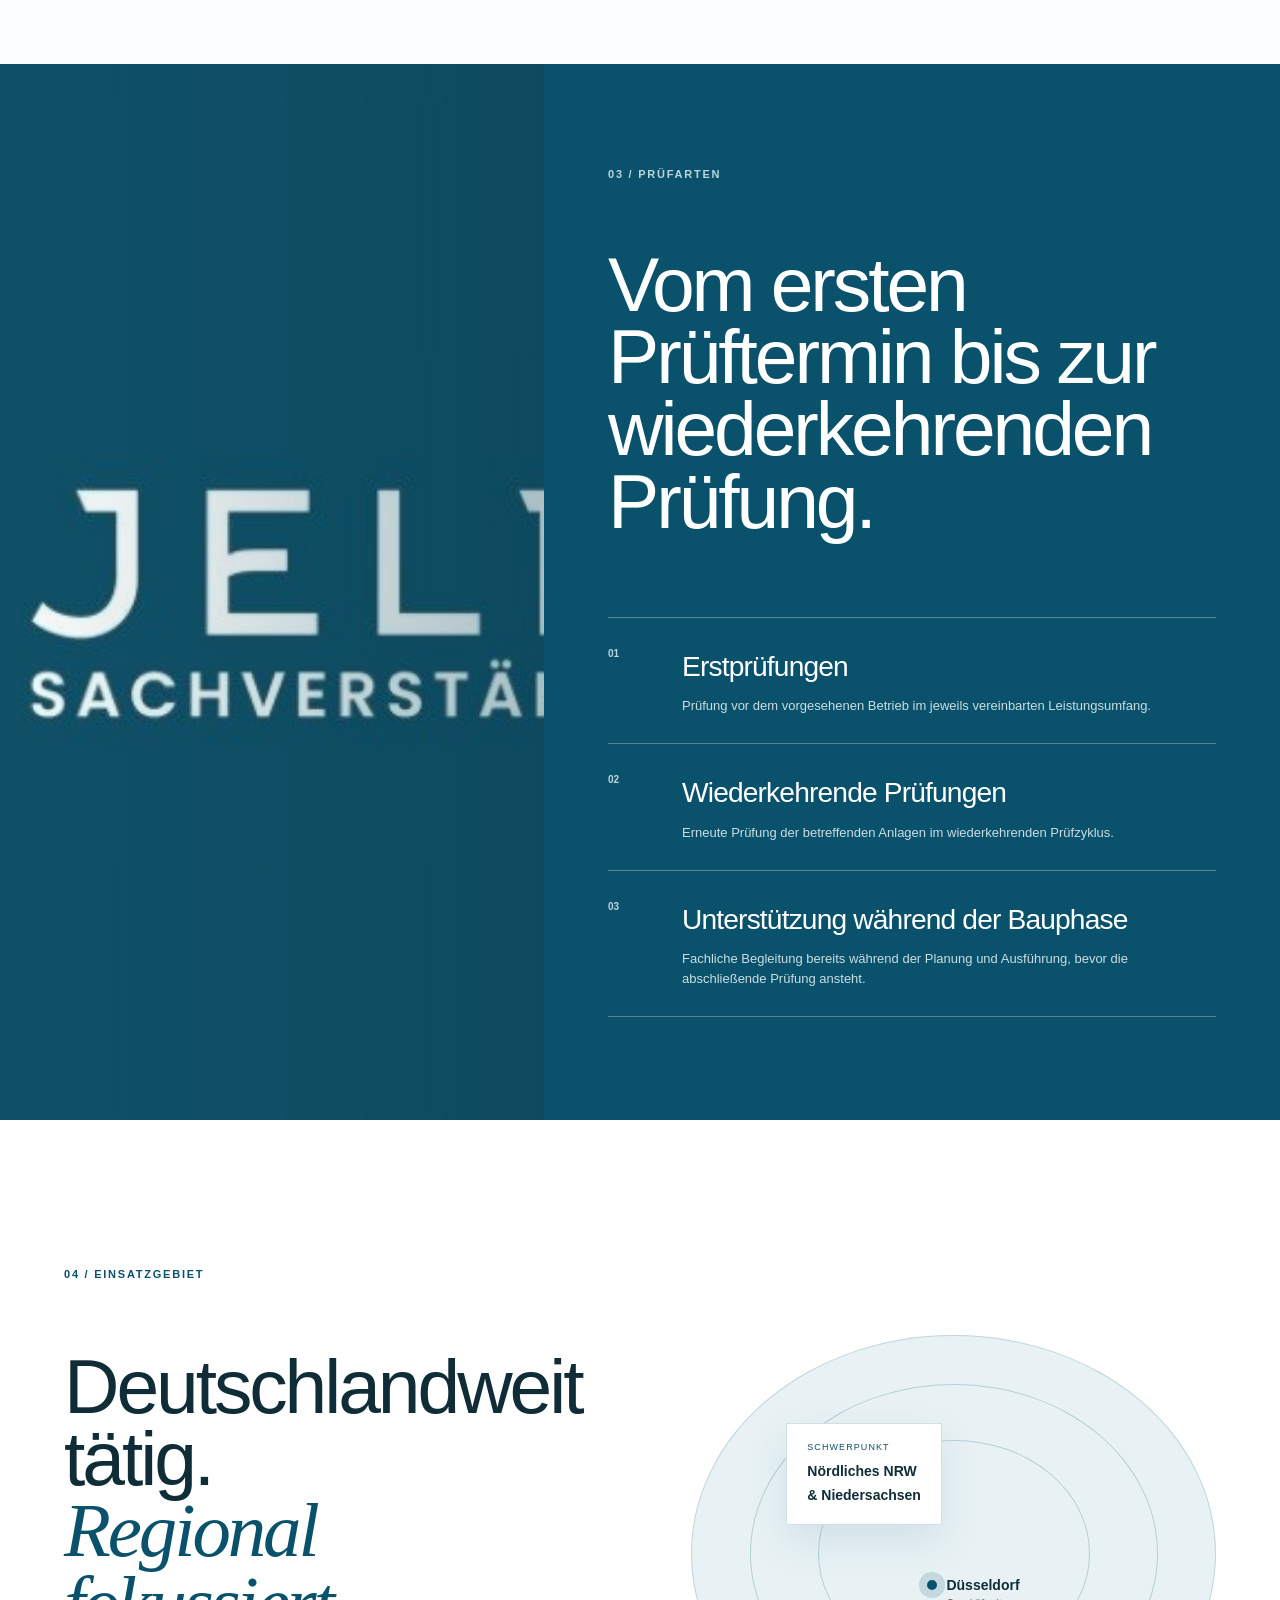
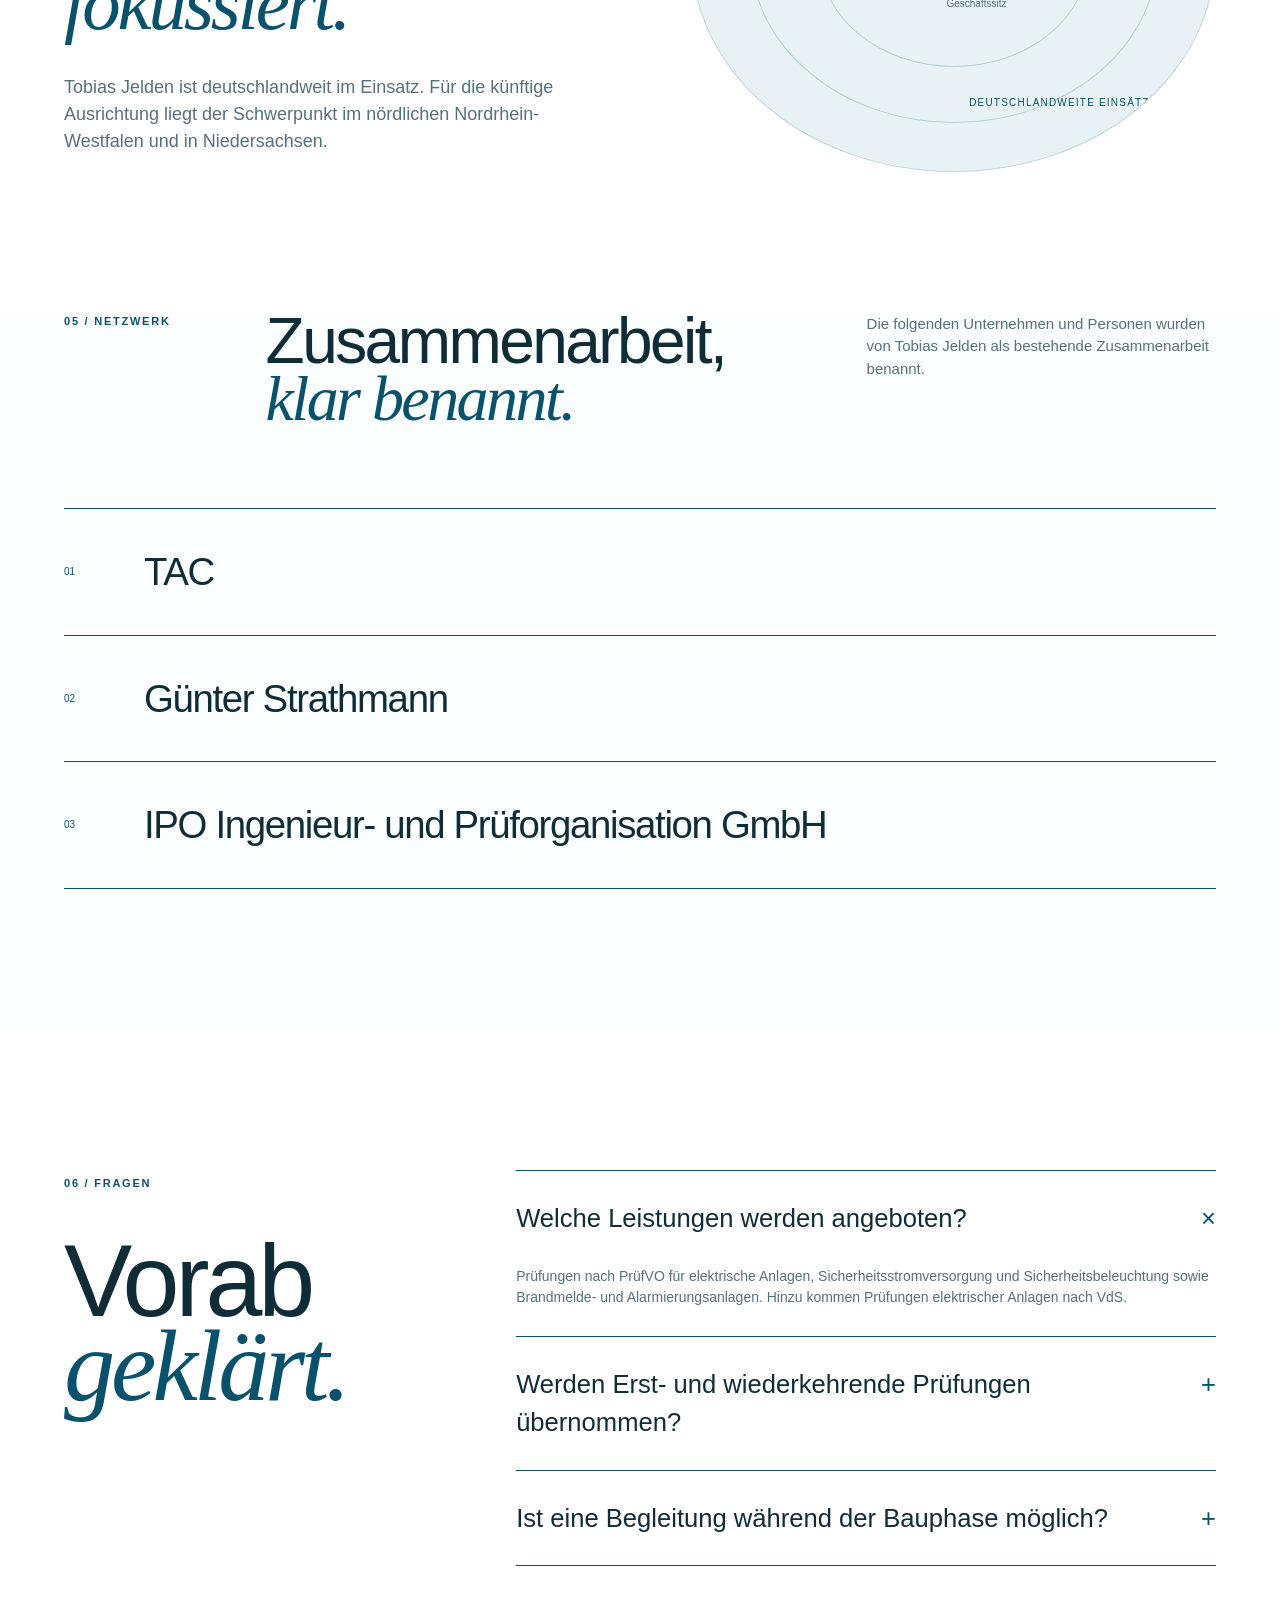
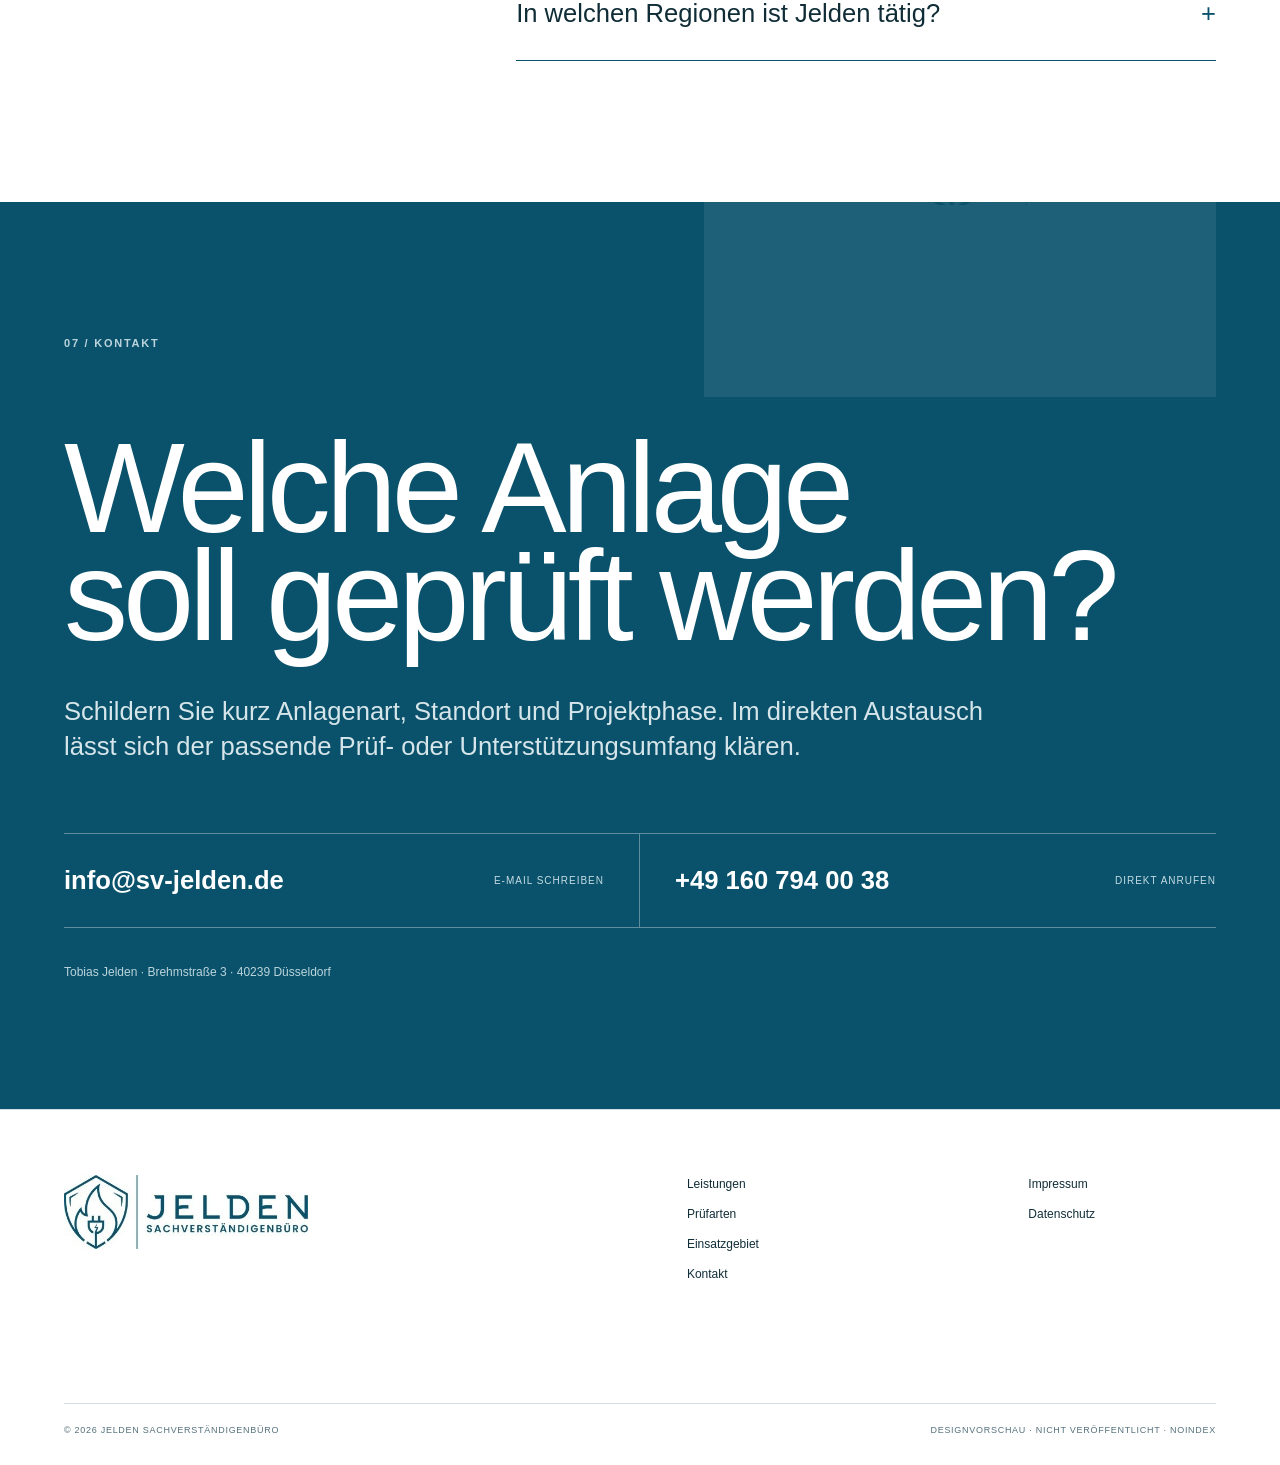
==== commit 7c51606e: "Redesign Jelden preview with confirmed brand and services" ====
--- a/index.html
+++ b/index.html
@@ -3,213 +3,192 @@
 <head>
   <meta charset="utf-8">
   <meta name="viewport" content="width=device-width, initial-scale=1">
-  <meta name="description" content="Tobias Jelden – Sachverständiger für Elektrotechnik. Unabhängige technische Bewertungen, Gutachten und Schadenanalysen.">
-  <meta name="theme-color" content="#0b0d0c">
-  <title>Tobias Jelden — Sachverständiger Elektrotechnik</title>
-  <link rel="icon" href="assets/favicon.svg?v=3" type="image/svg+xml">
-  <link rel="icon" href="assets/favicon-32.png?v=3" type="image/png" sizes="32x32">
-  <link rel="shortcut icon" href="assets/favicon.ico?v=3">
-  <link rel="apple-touch-icon" href="assets/apple-touch-icon.png?v=3">
-  <link rel="preconnect" href="https://fonts.googleapis.com">
-  <link rel="preconnect" href="https://fonts.gstatic.com" crossorigin>
-  <link href="https://fonts.googleapis.com/css2?family=DM+Mono:wght@400;500&family=Manrope:wght@400;500;600;700&display=swap" rel="stylesheet">
-  <link rel="stylesheet" href="styles.css">
-  <script src="script.js" defer></script>
+  <meta name="robots" content="noindex,nofollow,noarchive">
+  <meta name="description" content="Jelden Sachverständigenbüro: Prüfungen elektrotechnischer Anlagen nach PrüfVO und VdS, Erst- und wiederkehrende Prüfungen sowie fachliche Unterstützung während der Bauphase.">
+  <meta name="theme-color" content="#0A526B">
+  <meta property="og:title" content="Jelden Sachverständigenbüro">
+  <meta property="og:description" content="Prüfungen elektrotechnischer Anlagen und fachliche Unterstützung während der Bauphase.">
+  <meta property="og:image" content="assets/brand/brand-banner.jpg">
+  <title>Jelden Sachverständigenbüro | Prüfsachverständiger Elektrotechnik</title>
+  <link rel="icon" href="assets/favicon-32.png?v=4" type="image/png" sizes="32x32">
+  <link rel="shortcut icon" href="assets/favicon.ico?v=4">
+  <link rel="apple-touch-icon" href="assets/apple-touch-icon.png?v=4">
+  <link rel="stylesheet" href="styles.css?v=4">
+  <script src="script.js?v=4" defer></script>
 </head>
 <body>
   <a class="skip-link" href="#main">Zum Inhalt springen</a>
 
+  <header class="site-header" data-header>
+    <a class="brand" href="#top" aria-label="Jelden Sachverständigenbüro Startseite">
+      <img src="assets/brand/logo-horizontal.jpg" alt="Jelden Sachverständigenbüro">
+    </a>
+    <button class="menu-toggle" type="button" aria-expanded="false" aria-controls="main-nav" data-menu-toggle>
+      <span></span><span></span><span class="sr-only">Menü öffnen</span>
+    </button>
+    <nav class="main-nav" id="main-nav" aria-label="Hauptnavigation" data-nav>
+      <a href="#leistungen">Leistungen</a>
+      <a href="#pruefarten">Prüfarten</a>
+      <a href="#einsatzgebiet">Einsatzgebiet</a>
+      <a href="#zusammenarbeit">Zusammenarbeit</a>
+    </nav>
+    <a class="header-cta" href="#kontakt">Prüfung anfragen</a>
+  </header>
+
   <main id="main">
     <section class="hero" id="top" aria-labelledby="hero-title">
-      <div class="hero-rail" aria-hidden="true">
-        <span>TJ / 01</span>
-        <span class="rail-line"></span>
-        <span>ELEKTROTECHNIK</span>
-      </div>
-      <img class="hero-image" src="assets/power-plant-gemini.webp" alt="Modernes Kraftwerk mit elektrischer Schaltanlage in einer nebligen Industrielandschaft">
-      <video class="hero-video" data-hero-video autoplay muted loop playsinline preload="auto" poster="assets/power-plant-gemini.webp" aria-hidden="true">
-        <source src="assets/video/power-plant-lightning.webm" type="video/webm">
-        <source src="assets/video/power-plant-lightning.mp4" type="video/mp4">
-      </video>
-      <div class="hero-shade" aria-hidden="true"></div>
-
-      <header class="site-header" data-header>
-        <a class="brand" href="#top" aria-label="Startseite Tobias Jelden">
-          <span class="brand-mark">TJ</span>
-          <span class="brand-name">Tobias Jelden</span>
-        </a>
-        <button class="menu-toggle" type="button" aria-expanded="false" aria-controls="main-nav" data-menu-toggle>
-          <span></span><span></span><span class="sr-only">Menü öffnen</span>
-        </button>
-        <nav class="main-nav" id="main-nav" aria-label="Hauptnavigation" data-nav>
-          <a href="#expertise">Expertise</a>
-          <a href="#leistungen">Leistungen</a>
-          <a href="#vorgehen">Vorgehen</a>
-          <a href="#kontakt">Kontakt</a>
-        </nav>
-        <a class="nav-cta" href="#kontakt">Anfrage starten</a>
-      </header>
-
-      <div class="hero-content">
-        <div class="hero-left">
-          <span class="overline">Unabhängig · Präzise · Verständlich</span>
-          <h1 id="hero-title">Klarheit für<br>komplexe<br>Elektrotechnik.</h1>
-        </div>
-        <div class="hero-right">
-          <span class="micro-title">Sachverständiger Elektrotechnik</span>
-          <p>Technische Sachverhalte sicher einordnen – mit unabhängiger Analyse, nachvollziehbarer Bewertung und klarer Dokumentation.</p>
-          <button class="consult-button" type="button" data-contact-open>
-            <span class="consult-icon">TJ</span>
-            <span>Erstgespräch anfragen</span>
-          </button>
+      <div class="hero-copy">
+        <span class="eyebrow">Prüfsachverständiger · Fachrichtung Elektrotechnik (NRW)</span>
+        <h1 id="hero-title">Sicherheit prüfen.<br><em>Projekte verlässlich begleiten.</em></h1>
+        <p class="hero-lead">Prüfungen elektrotechnischer Anlagen nach PrüfVO und VdS. Für Erstprüfungen, wiederkehrende Prüfungen und fachliche Unterstützung während der Bauphase.</p>
+        <div class="hero-actions">
+          <a class="button button-primary" href="mailto:info@sv-jelden.de?subject=Anfrage%20Prüfung%20elektrotechnischer%20Anlagen">Prüfung anfragen</a>
+          <a class="button button-secondary" href="tel:+491607940038">+49 160 794 00 38</a>
         </div>
       </div>
+      <div class="hero-visual" aria-hidden="true">
+        <img src="assets/brand/brand-square.jpg" alt="">
+        <div class="hero-orbit"></div>
+        <span class="visual-note">JELDEN<br>SACHVERSTÄNDIGENBÜRO</span>
+      </div>
+      <div class="hero-facts" aria-label="Leistungsübersicht">
+        <div><strong>PrüfVO</strong><span>NRW · Hamburg · Rheinland-Pfalz</span></div>
+        <div><strong>VdS</strong><span>Prüfung elektrischer Anlagen</span></div>
+        <div><strong>Deutschlandweit</strong><span>Schwerpunkt nördliches NRW & Niedersachsen</span></div>
+        <div><strong>Projektphasen</strong><span>Erstprüfung · Wiederkehrend · Baubegleitend</span></div>
+      </div>
+    </section>
 
-      <div class="hero-bottom">
-        <a class="ghost-pill" href="#expertise">Warum Sachverstand</a>
-        <div class="hero-bottom-title">Technik.<br>Klar bewertet.</div>
-        <div class="hero-bottom-copy">
-          <p>Von der ersten Fragestellung bis zum belastbaren Ergebnis: systematisch, transparent und auf das Wesentliche konzentriert.</p>
-          <a href="#leistungen">Leistungen ansehen</a>
+    <section class="intro section" aria-labelledby="intro-title">
+      <span class="section-index">01 / Profil</span>
+      <div class="intro-content">
+        <p class="statement" id="intro-title">Prüfsicherheit beginnt nicht erst bei der Abnahme. Sie entsteht, wenn Anlagen, Unterlagen und Ausführung frühzeitig zusammen betrachtet werden.</p>
+        <div class="intro-aside">
+          <img src="assets/brand/brand-mark.png" alt="Bildmarke Jelden Sachverständigenbüro">
+          <p><strong>Tobias Jelden</strong><br>Prüfsachverständiger<br>Fachrichtung Elektrotechnik (NRW)</p>
         </div>
       </div>
     </section>
 
-    <section class="intro section-light" id="expertise">
-      <div class="intro-top">
-        <span class="section-label">01 / Expertise</span>
-        <p class="intro-lead">Wenn Technik zur Streitfrage wird, braucht es keine Vermutungen. Sondern einen unabhängigen Blick auf Fakten, Zusammenhänge und Ursachen.</p>
+    <section class="services section" id="leistungen" aria-labelledby="services-title">
+      <div class="section-heading">
+        <span class="section-index">02 / Leistungen</span>
+        <h2 id="services-title">Klar abgegrenzte<br><em>Prüfleistungen.</em></h2>
+        <p>Der bestätigte Leistungsumfang konzentriert sich auf elektrotechnische Anlagen, Prüfungen nach PrüfVO und VdS sowie die fachliche Begleitung in Bauphasen.</p>
       </div>
-      <div class="intro-grid">
-        <div class="intro-statement">
-          <h2>Nachvollziehbare<br>Antworten für<br><em>sichere Entscheidungen.</em></h2>
-        </div>
-        <div class="intro-copy">
-          <p>Als Sachverständiger für Elektrotechnik untersucht Tobias Jelden elektrische Anlagen, technische Auffälligkeiten und Schadenbilder mit systematischem Blick.</p>
-          <p>Das Ergebnis ist eine klare, verständliche Bewertung als belastbare Grundlage für private, gewerbliche oder rechtliche Entscheidungen.</p>
-          <a class="line-link" href="#vorgehen">So entsteht eine Bewertung</a>
-        </div>
-      </div>
-      <div class="trust-strip">
-        <span>Unabhängig</span><i></i><span>Technisch präzise</span><i></i><span>Verständlich dokumentiert</span>
-      </div>
-    </section>
 
-    <section class="services section-light" id="leistungen">
-      <div class="section-head">
-        <span class="section-label">02 / Leistungen</span>
-        <h2>Technische Expertise,<br>passend zur Fragestellung.</h2>
-        <p>Der Leistungsumfang richtet sich nicht nach einer Schablone, sondern nach dem konkreten Sachverhalt und der benötigten Entscheidungssicherheit.</p>
-      </div>
-      <div class="service-list">
-        <article class="service-item">
-          <span class="service-no">01</span>
-          <div><h3>Gutachten &<br>Stellungnahmen</h3><p>Strukturierte technische Bewertungen für klar definierte Fragestellungen.</p></div>
+      <div class="service-grid">
+        <article class="service-card service-card-featured">
+          <span class="card-no">01</span>
+          <span class="card-tag">PrüfVO</span>
+          <h3>Elektrische Anlagen</h3>
+          <p>Prüfungen elektrischer Anlagen im Geltungsbereich der PrüfVO in NRW, Hamburg und Rheinland-Pfalz.</p>
         </article>
-        <article class="service-item">
-          <span class="service-no">02</span>
-          <div><h3>Prüfung elektrischer<br>Anlagen</h3><p>Zustand, Ausführung und Auffälligkeiten erfassen und fachlich einordnen.</p></div>
+        <article class="service-card">
+          <span class="card-no">02</span>
+          <span class="card-tag">PrüfVO</span>
+          <h3>Sicherheitsstromversorgung & Sicherheitsbeleuchtung</h3>
+          <p>Prüfung der Anlagen innerhalb des bestätigten PrüfVO-Leistungsumfangs.</p>
         </article>
-        <article class="service-item">
-          <span class="service-no">03</span>
-          <div><h3>Schaden- &<br>Ursachenanalyse</h3><p>Fehlerbilder systematisch untersuchen und mögliche Ursachen nachvollziehbar bewerten.</p></div>
+        <article class="service-card">
+          <span class="card-no">03</span>
+          <span class="card-tag">PrüfVO</span>
+          <h3>Brandmelde- & Alarmierungsanlagen</h3>
+          <p>Prüfung von Brandmelde- und Alarmierungsanlagen innerhalb des bestätigten Leistungsumfangs.</p>
         </article>
-        <article class="service-item">
-          <span class="service-no">04</span>
-          <div><h3>Technische<br>Beratung</h3><p>Fachliche Einordnung vor Kauf, Sanierung, Abnahme oder bei strittigen Fragen.</p></div>
+        <article class="service-card service-card-dark">
+          <span class="card-no">04</span>
+          <span class="card-tag">VdS</span>
+          <h3>Elektrische Anlagen nach VdS</h3>
+          <p>Prüfungen elektrischer Anlagen nach VdS als eigenständiger Leistungsbereich.</p>
         </article>
       </div>
     </section>
 
-    <section class="feature">
-      <div class="feature-media">
-        <img src="assets/power-plant-gemini.webp" alt="Detailansicht eines Kraftwerks mit Schaltanlage">
-        <span class="image-caption">KI-Bild · erstellt mit Google Gemini</span>
-      </div>
-      <div class="feature-copy">
-        <span class="section-label section-label--dark">03 / Technischer Blick</span>
-        <h2>Was sichtbar ist,<br>ist selten die<br>ganze Ursache.</h2>
-        <p>Anlage, Umfeld, Messwerte, Dokumentation und Fehlerbild ergeben erst gemeinsam ein belastbares technisches Gesamtbild.</p>
-        <div class="feature-facts">
-          <div><strong>01</strong><span>Sachverhalt erfassen</span></div>
-          <div><strong>02</strong><span>Zusammenhänge prüfen</span></div>
-          <div><strong>03</strong><span>Ergebnis einordnen</span></div>
+    <section class="modes" id="pruefarten" aria-labelledby="modes-title">
+      <div class="modes-brand" aria-hidden="true"><img src="assets/brand/brand-banner.jpg" alt=""></div>
+      <div class="modes-copy">
+        <span class="section-index section-index-light">03 / Prüfarten</span>
+        <h2 id="modes-title">Vom ersten Prüftermin bis zur wiederkehrenden Prüfung.</h2>
+        <div class="mode-list">
+          <article><span>01</span><div><h3>Erstprüfungen</h3><p>Prüfung vor dem vorgesehenen Betrieb im jeweils vereinbarten Leistungsumfang.</p></div></article>
+          <article><span>02</span><div><h3>Wiederkehrende Prüfungen</h3><p>Erneute Prüfung der betreffenden Anlagen im wiederkehrenden Prüfzyklus.</p></div></article>
+          <article><span>03</span><div><h3>Unterstützung während der Bauphase</h3><p>Fachliche Begleitung bereits während der Planung und Ausführung, bevor die abschließende Prüfung ansteht.</p></div></article>
         </div>
       </div>
     </section>
 
-    <section class="process section-light" id="vorgehen">
-      <div class="section-head process-head">
-        <span class="section-label">04 / Vorgehen</span>
-        <h2>Ein klarer Prozess.<br>Ein belastbares Ergebnis.</h2>
-      </div>
-      <div class="process-grid">
-        <article><span>01</span><h3>Fragestellung klären</h3><p>Auftrag, Ziel und vorhandene Unterlagen werden eingeordnet.</p></article>
-        <article><span>02</span><h3>Vor Ort untersuchen</h3><p>Anlage, Ausführung oder Schadenbild werden systematisch erfasst.</p></article>
-        <article><span>03</span><h3>Technisch bewerten</h3><p>Befunde, Messwerte und Dokumente werden fachlich zusammengeführt.</p></article>
-        <article><span>04</span><h3>Verständlich dokumentieren</h3><p>Das Ergebnis wird klar und entscheidungsorientiert dargestellt.</p></article>
+    <section class="region section" id="einsatzgebiet" aria-labelledby="region-title">
+      <span class="section-index">04 / Einsatzgebiet</span>
+      <div class="region-grid">
+        <div>
+          <h2 id="region-title">Deutschlandweit tätig.<br><em>Regional fokussiert.</em></h2>
+          <p>Tobias Jelden ist deutschlandweit im Einsatz. Für die künftige Ausrichtung liegt der Schwerpunkt im nördlichen Nordrhein-Westfalen und in Niedersachsen.</p>
+        </div>
+        <div class="region-map" aria-label="Regionale Einordnung">
+          <div class="region-ring region-ring-one"></div>
+          <div class="region-ring region-ring-two"></div>
+          <div class="region-point"><i></i><strong>Düsseldorf</strong><span>Geschäftssitz</span></div>
+          <div class="region-focus"><span>Schwerpunkt</span><strong>Nördliches NRW<br>& Niedersachsen</strong></div>
+          <div class="region-wide">Deutschlandweite Einsätze</div>
+        </div>
       </div>
     </section>
 
-    <section class="faq section-light">
-      <div class="faq-title">
-        <span class="section-label">05 / Fragen</span>
-        <h2>Vorab<br>geklärt.</h2>
+    <section class="partners section" id="zusammenarbeit" aria-labelledby="partners-title">
+      <div class="section-heading compact">
+        <span class="section-index">05 / Netzwerk</span>
+        <h2 id="partners-title">Zusammenarbeit,<br><em>klar benannt.</em></h2>
+        <p>Die folgenden Unternehmen und Personen wurden von Tobias Jelden als bestehende Zusammenarbeit benannt.</p>
       </div>
+      <div class="partner-list">
+        <div><span>01</span><strong>TAC</strong></div>
+        <div><span>02</span><strong>Günter Strathmann</strong></div>
+        <div><span>03</span><strong>IPO Ingenieur- und Prüforganisation GmbH</strong></div>
+      </div>
+    </section>
+
+    <section class="faq section" aria-labelledby="faq-title">
+      <div class="faq-head"><span class="section-index">06 / Fragen</span><h2 id="faq-title">Vorab<br><em>geklärt.</em></h2></div>
       <div class="accordion" data-accordion>
         <article class="accordion-item">
-          <button aria-expanded="false"><span>Wann ist ein Sachverständiger sinnvoll?</span><i>+</i></button>
-          <div class="accordion-panel"><p>Wenn ein technischer Zustand unabhängig bewertet, eine Ursache eingeordnet oder eine belastbare Entscheidungsgrundlage benötigt wird.</p></div>
+          <button aria-expanded="true"><span>Welche Leistungen werden angeboten?</span><i>×</i></button>
+          <div class="accordion-panel"><p>Prüfungen nach PrüfVO für elektrische Anlagen, Sicherheitsstromversorgung und Sicherheitsbeleuchtung sowie Brandmelde- und Alarmierungsanlagen. Hinzu kommen Prüfungen elektrischer Anlagen nach VdS.</p></div>
         </article>
         <article class="accordion-item">
-          <button aria-expanded="false"><span>Welche Unterlagen werden benötigt?</span><i>+</i></button>
-          <div class="accordion-panel"><p>Je nach Fall helfen Pläne, Prüfprotokolle, Fotos, Rechnungen und bisherige Korrespondenz. Was wirklich relevant ist, wird vorab geklärt.</p></div>
+          <button aria-expanded="false"><span>Werden Erst- und wiederkehrende Prüfungen übernommen?</span><i>+</i></button>
+          <div class="accordion-panel"><p>Ja. Beide Prüfarten gehören zum bestätigten Leistungsumfang.</p></div>
         </article>
         <article class="accordion-item">
-          <button aria-expanded="false"><span>Wie läuft die erste Anfrage ab?</span><i>+</i></button>
-          <div class="accordion-panel"><p>Sie schildern kurz die Fragestellung. Danach werden mögliche Schritte, benötigte Unterlagen und der zeitliche Rahmen abgestimmt.</p></div>
+          <button aria-expanded="false"><span>Ist eine Begleitung während der Bauphase möglich?</span><i>+</i></button>
+          <div class="accordion-panel"><p>Ja. Fachliche Unterstützung während der Bauphase wird neben den eigentlichen Prüfungen angeboten.</p></div>
         </article>
         <article class="accordion-item">
-          <button aria-expanded="false"><span>Ist eine Ersteinschätzung möglich?</span><i>+</i></button>
-          <div class="accordion-panel"><p>Je nach Fragestellung kann zunächst eingeordnet werden, ob und in welchem Umfang eine vertiefte Untersuchung sinnvoll ist.</p></div>
+          <button aria-expanded="false"><span>In welchen Regionen ist Jelden tätig?</span><i>+</i></button>
+          <div class="accordion-panel"><p>Die Tätigkeit ist deutschlandweit. Der künftige regionale Schwerpunkt liegt im nördlichen NRW und in Niedersachsen. PrüfVO-Leistungen werden für NRW, Hamburg und Rheinland-Pfalz ausgewiesen.</p></div>
         </article>
       </div>
     </section>
 
-    <section class="contact" id="kontakt">
-      <div class="contact-top">
-        <span class="section-label section-label--dark">06 / Kontakt</span>
-        <span>Projektanfragen & technische Fragestellungen</span>
+    <section class="contact" id="kontakt" aria-labelledby="contact-title">
+      <div class="contact-mark" aria-hidden="true"><img src="assets/brand/brand-mark.png" alt=""></div>
+      <span class="section-index section-index-light">07 / Kontakt</span>
+      <h2 id="contact-title">Welche Anlage<br>soll geprüft werden?</h2>
+      <p>Schildern Sie kurz Anlagenart, Standort und Projektphase. Im direkten Austausch lässt sich der passende Prüf- oder Unterstützungsumfang klären.</p>
+      <div class="contact-actions">
+        <a href="mailto:info@sv-jelden.de?subject=Anfrage%20Jelden%20Sachverständigenbüro"><strong>info@sv-jelden.de</strong><span>E-Mail schreiben</span></a>
+        <a href="tel:+491607940038"><strong>+49 160 794 00 38</strong><span>Direkt anrufen</span></a>
       </div>
-      <h2>Ihr Anliegen.<br>Unabhängig betrachtet.</h2>
-      <div class="contact-bottom">
-        <p>Schildern Sie kurz den technischen Sachverhalt. Im nächsten Schritt lässt sich klären, welche Form der Bewertung sinnvoll ist.</p>
-        <button type="button" data-contact-open>Erstgespräch anfragen</button>
-      </div>
+      <address>Tobias Jelden · Brehmstraße 3 · 40239 Düsseldorf</address>
     </section>
   </main>
 
   <footer class="site-footer">
-    <div class="footer-brand"><span>TJ</span><p>Tobias Jelden<br>Sachverständiger Elektrotechnik</p></div>
-    <nav><a href="#expertise">Expertise</a><a href="#leistungen">Leistungen</a><a href="#vorgehen">Vorgehen</a><a href="#kontakt">Kontakt</a></nav>
-    <div class="footer-legal"><button data-legal="impressum">Impressum</button><button data-legal="datenschutz">Datenschutz</button></div>
-    <div class="footer-meta"><span>© <span data-year></span> Tobias Jelden</span><span>Designvorschau / nicht veröffentlicht</span></div>
+    <img src="assets/brand/logo-horizontal.jpg" alt="Jelden Sachverständigenbüro">
+    <nav><a href="#leistungen">Leistungen</a><a href="#pruefarten">Prüfarten</a><a href="#einsatzgebiet">Einsatzgebiet</a><a href="#kontakt">Kontakt</a></nav>
+    <div class="footer-legal"><button type="button" data-legal="impressum">Impressum</button><button type="button" data-legal="datenschutz">Datenschutz</button></div>
+    <div class="footer-meta"><span>© <span data-year></span> Jelden Sachverständigenbüro</span><span>Designvorschau · nicht veröffentlicht · noindex</span></div>
   </footer>
-
-  <dialog class="contact-dialog" data-contact-dialog>
-    <button class="dialog-close" type="button" data-dialog-close aria-label="Dialog schließen">×</button>
-    <span class="section-label">Projektanfrage</span>
-    <h2>Worum geht es?</h2>
-    <p>Diese Designvorschau versendet noch keine Daten. Kontaktdaten und ein sicherer Formular-Endpunkt werden vor Veröffentlichung ergänzt.</p>
-    <form data-contact-form>
-      <label>Name<input type="text" name="name" autocomplete="name" required></label>
-      <label>E-Mail<input type="email" name="email" autocomplete="email" required></label>
-      <label>Anliegen<textarea name="message" rows="4" required></textarea></label>
-      <label class="check"><input type="checkbox" required><span>Ich habe den Hinweis zur Designvorschau gelesen.</span></label>
-      <button type="submit">Anfrage vorbereiten</button>
-      <output data-form-status></output>
-    </form>
-  </dialog>
 
   <dialog class="legal-dialog" data-legal-dialog>
     <button class="dialog-close" type="button" data-legal-close aria-label="Dialog schließen">×</button>
--- a/styles.css
+++ b/styles.css
@@ -6,70 +6,185 @@
   body,h1,h2,h3,p,figure{margin:0}
   img{display:block;max-width:100%}
   a{color:inherit;text-decoration:none}
-  button,input,textarea{font:inherit}
+  button{font:inherit}
 }
 
 @layer base{
-  :root{--ink:#0b0d0c;--paper:#f1f0eb;--white:#fafaf7;--line:rgba(11,13,12,.2);--mint:#74ddd2;--pad:clamp(20px,4vw,72px)}
-  body{background:var(--ink);color:var(--ink);font-family:"Manrope",Arial,sans-serif;font-size:16px;line-height:1.5;overflow-x:hidden}
+  :root{
+    --brand:#0A526B;
+    --brand-deep:#073C4F;
+    --brand-soft:#E8F2F5;
+    --ice:#FAFEFF;
+    --white:#FFFFFF;
+    --ink:#102D37;
+    --muted:#55717B;
+    --line:rgba(10,82,107,.18);
+    --pad:clamp(22px,5vw,84px);
+    --serif:Georgia,"Times New Roman",serif;
+    --sans:Inter,"Avenir Next",Avenir,"Helvetica Neue",Arial,sans-serif;
+  }
+  html{scroll-behavior:smooth;overflow-x:clip}
+  body{background:var(--ice);color:var(--ink);font-family:var(--sans);font-size:16px;line-height:1.5;overflow-x:clip}
   body.menu-open{overflow:hidden}
-  ::selection{background:var(--mint);color:var(--ink)}
+  ::selection{background:var(--brand);color:var(--white)}
   .sr-only{position:absolute;width:1px;height:1px;padding:0;margin:-1px;overflow:hidden;clip:rect(0,0,0,0);white-space:nowrap;border:0}
-  .skip-link{position:fixed;top:-70px;left:15px;z-index:100;background:white;color:black;padding:10px 15px}.skip-link:focus{top:15px}
-  .section-label{font:500 11px/1.2 "DM Mono",monospace;text-transform:uppercase;letter-spacing:.08em}
-  .section-label--dark{color:#d6d7d2}
-  .section-light{background:var(--paper);padding:clamp(90px,10vw,170px) var(--pad)}
+  .skip-link{position:fixed;top:-80px;left:18px;z-index:100;background:var(--white);color:var(--brand);padding:12px 16px;border:1px solid var(--brand)}
+  .skip-link:focus{top:18px}
+  .section{padding:clamp(90px,11vw,180px) var(--pad)}
+  .section-index{font-size:11px;font-weight:700;letter-spacing:.16em;text-transform:uppercase;color:var(--brand)}
+  .section-index-light{color:#BBD4DC}
+  h1,h2,h3{font-weight:500;letter-spacing:-.04em}
+  h1 em,h2 em{font-family:var(--serif);font-weight:400}
 }
 
 @layer layout{
-  .hero{position:relative;min-height:calc(100svh - 24px);margin:12px;background:#121514;color:white;border-radius:10px;overflow:hidden;isolation:isolate}
-  .hero-image,.hero-video{position:absolute;inset:0;width:100%;height:100%;object-fit:cover;object-position:center 52%;filter:saturate(.82) contrast(1.05)}
-  .hero-image{z-index:-4}
-  .hero-video{z-index:-3;opacity:0;transition:opacity .8s ease}
-  .hero-video.is-ready{opacity:1}
-  .hero-shade{position:absolute;inset:0;z-index:-2;background:linear-gradient(90deg,rgba(5,8,7,.96) 0%,rgba(5,8,7,.73) 28%,rgba(5,8,7,.1) 63%,rgba(5,8,7,.42) 100%),linear-gradient(0deg,rgba(5,8,7,.98) 0%,rgba(5,8,7,.45) 24%,transparent 52%,rgba(5,8,7,.3) 100%)}
-  .hero-rail{position:absolute;inset:0 auto 0 0;width:62px;background:rgba(5,7,6,.88);border-right:1px solid rgba(255,255,255,.13);display:flex;flex-direction:column;align-items:center;gap:20px;padding:22px 0;z-index:3;color:#d8dbd7;font:500 8px "DM Mono",monospace;letter-spacing:.12em;writing-mode:vertical-rl}.hero-rail span:first-child{writing-mode:horizontal-tb}.hero-rail .rail-line{width:1px;flex:1;background:rgba(255,255,255,.18)}
-  .site-header{height:84px;margin-left:62px;padding:0 clamp(24px,3.5vw,58px);display:grid;grid-template-columns:1fr auto 1fr;align-items:center;border-bottom:1px solid rgba(255,255,255,.18);position:relative;z-index:5}
-  .brand{display:flex;align-items:center;gap:14px;width:max-content}.brand-mark{display:grid;place-items:center;width:38px;height:38px;border:1px solid rgba(255,255,255,.55);border-radius:50%;font-weight:700;font-size:12px}.brand-name{font-size:13px;font-weight:600}
-  .main-nav{display:flex;align-items:center;gap:clamp(20px,2.5vw,42px);font-size:12px}.main-nav a{position:relative;padding:10px 0}.main-nav a::after{content:"";position:absolute;left:0;right:100%;bottom:5px;height:1px;background:var(--mint);transition:right .25s}.main-nav a:hover::after{right:0}
-  .nav-cta{justify-self:end;border:1px solid rgba(255,255,255,.45);border-radius:30px;padding:12px 19px;display:flex;align-items:center;font-size:11px;text-transform:uppercase;letter-spacing:.04em;background:rgba(8,10,9,.28);backdrop-filter:blur(8px);transition:.25s}.nav-cta:hover{background:white;color:var(--ink)}
-  .menu-toggle{display:none;border:0;background:none;padding:10px}.menu-toggle span:not(.sr-only){display:block;width:25px;height:1px;background:white;margin:7px 0}
-  .hero-content{position:relative;z-index:2;margin-left:62px;padding:clamp(55px,8vh,100px) clamp(24px,3.5vw,58px) 220px;display:grid;grid-template-columns:1.35fr .65fr;gap:6vw;min-height:calc(100svh - 108px);align-items:start}
-  .hero-left .overline{display:inline-block;font:500 9px "DM Mono",monospace;letter-spacing:.11em;text-transform:uppercase;border:1px solid rgba(255,255,255,.38);border-radius:30px;padding:9px 13px;margin-bottom:32px;background:rgba(8,10,9,.2);backdrop-filter:blur(6px)}
-  .hero h1{font-size:clamp(62px,7.4vw,127px);line-height:.82;letter-spacing:-.075em;font-weight:400;max-width:880px}.hero h1::first-line{font-weight:500}
-  .hero-right{justify-self:end;max-width:340px;padding-top:30px}.micro-title{display:block;font:500 9px "DM Mono",monospace;text-transform:uppercase;letter-spacing:.1em;margin-bottom:22px}.hero-right>p{font-size:14px;color:#e2e5e1;line-height:1.65}
-  .consult-button{margin-top:30px;border:0;border-radius:34px;background:rgba(246,247,244,.94);color:var(--ink);padding:6px 18px 6px 7px;display:flex;align-items:center;gap:12px;cursor:pointer;font-size:10px;font-weight:700;text-transform:uppercase;letter-spacing:.035em}.consult-icon{display:grid;place-items:center;width:38px;height:38px;border-radius:50%;background:#d4d8d5;font-size:10px}
-  .hero-bottom{position:absolute;left:62px;right:0;bottom:0;z-index:3;min-height:180px;border-top:1px solid rgba(255,255,255,.18);display:grid;grid-template-columns:1fr 1fr 1fr;gap:3vw;align-items:end;padding:30px clamp(24px,3.5vw,58px) 36px;background:linear-gradient(0deg,rgba(5,7,6,.92),rgba(5,7,6,.06))}
-  .ghost-pill{justify-self:start;align-self:center;border:1px solid rgba(255,255,255,.4);border-radius:30px;padding:9px 13px;display:flex;font:500 9px "DM Mono",monospace;text-transform:uppercase}.hero-bottom-title{font-size:clamp(28px,3.2vw,54px);line-height:.9;letter-spacing:-.05em}.hero-bottom-copy{max-width:370px;font-size:12px;color:#d9dbd8}.hero-bottom-copy a{display:inline-block;color:var(--mint);font:500 10px "DM Mono",monospace;text-transform:uppercase;border-bottom:1px solid var(--mint);margin-top:18px;padding-bottom:3px}
+  .site-header{height:88px;padding:0 var(--pad);display:grid;grid-template-columns:minmax(230px,1fr) auto minmax(190px,1fr);align-items:center;background:rgba(255,255,255,.94);border-bottom:1px solid var(--line);position:sticky;top:0;z-index:20;backdrop-filter:blur(14px)}
+  .brand{width:min(310px,28vw)}
+  .brand img{width:100%;height:56px;object-fit:contain;object-position:left center}
+  .main-nav{display:flex;gap:clamp(19px,2.2vw,38px);font-size:12px;font-weight:650;color:var(--ink)}
+  .main-nav a{padding:13px 0;position:relative}
+  .main-nav a::after{content:"";position:absolute;left:0;right:100%;bottom:8px;height:2px;background:var(--brand);transition:right .25s ease}
+  .main-nav a:hover::after{right:0}
+  .header-cta{justify-self:end;background:var(--brand);color:var(--white);padding:13px 19px;border-radius:999px;font-size:11px;font-weight:750;text-transform:uppercase;letter-spacing:.06em}
+  .header-cta:hover{background:var(--brand-deep)}
+  .menu-toggle{display:none;border:0;background:none;padding:10px}
+  .menu-toggle>span:not(.sr-only){display:block;width:26px;height:2px;background:var(--brand);margin:6px 0}
 
-  .intro-top{display:grid;grid-template-columns:.35fr 1fr;gap:5vw;align-items:start}.intro-lead{font-size:clamp(26px,3.5vw,57px);line-height:1.12;letter-spacing:-.045em;max-width:1100px}
-  .intro-grid{display:grid;grid-template-columns:1.3fr .7fr;gap:8vw;margin-top:clamp(100px,12vw,190px);align-items:end}.intro-statement h2{font-size:clamp(48px,6.4vw,105px);font-weight:400;line-height:.91;letter-spacing:-.065em}.intro-statement em{font-family:Georgia,serif;font-weight:400}.intro-copy{font-size:14px;max-width:470px}.intro-copy p+p{margin-top:20px}.line-link{display:flex;justify-content:space-between;border-top:1px solid var(--ink);padding-top:14px;margin-top:38px;font:500 10px "DM Mono",monospace;text-transform:uppercase}
-  .trust-strip{border-top:1px solid var(--ink);border-bottom:1px solid var(--ink);margin-top:clamp(90px,10vw,160px);padding:28px 0;display:flex;align-items:center;justify-content:space-between;font-size:13px;text-transform:uppercase}.trust-strip i{width:4px;height:4px;background:var(--ink);border-radius:50%}
+  .hero{min-height:calc(100svh - 88px);display:grid;grid-template-columns:1.05fr .95fr;grid-template-rows:1fr auto;position:relative;overflow:hidden;background:linear-gradient(135deg,var(--white),var(--ice))}
+  .hero::before{content:"";position:absolute;width:620px;height:620px;border:1px solid var(--line);border-radius:50%;left:-360px;top:-310px;box-shadow:0 0 0 75px rgba(10,82,107,.02),0 0 0 150px rgba(10,82,107,.015)}
+  .hero-copy{padding:clamp(72px,9vw,145px) var(--pad) 110px;align-self:center;position:relative;z-index:2}
+  .eyebrow{display:inline-flex;border:1px solid var(--line);background:var(--white);color:var(--brand);border-radius:999px;padding:9px 13px;font-size:10px;font-weight:750;letter-spacing:.09em;text-transform:uppercase;margin-bottom:34px}
+  .hero h1{font-size:clamp(58px,7.2vw,118px);line-height:.9;max-width:900px;color:var(--ink)}
+  .hero h1 em{display:inline-block;color:var(--brand)}
+  .hero-lead{font-size:clamp(18px,1.55vw,25px);line-height:1.45;max-width:750px;color:var(--muted);margin-top:36px}
+  .hero-actions{display:flex;gap:12px;flex-wrap:wrap;margin-top:40px}
+  .button{display:inline-flex;align-items:center;justify-content:center;min-height:52px;padding:0 23px;border-radius:999px;font-size:12px;font-weight:750;letter-spacing:.04em}
+  .button-primary{background:var(--brand);color:var(--white)}
+  .button-primary:hover{background:var(--brand-deep)}
+  .button-secondary{border:1px solid var(--brand);color:var(--brand);background:var(--white)}
+  .hero-visual{position:relative;min-height:580px;background:var(--brand);overflow:hidden;isolation:isolate}
+  .hero-visual::after{content:"";position:absolute;inset:0;background:linear-gradient(130deg,rgba(7,60,79,.08),rgba(7,60,79,.7));z-index:1}
+  .hero-visual>img{width:100%;height:100%;object-fit:cover;object-position:center}
+  .hero-orbit{position:absolute;width:min(44vw,680px);aspect-ratio:1;border:1px solid rgba(255,255,255,.22);border-radius:50%;right:-25%;top:-22%;z-index:2;box-shadow:0 0 0 65px rgba(255,255,255,.035),0 0 0 130px rgba(255,255,255,.025)}
+  .visual-note{position:absolute;right:34px;bottom:32px;color:rgba(255,255,255,.7);z-index:2;font-size:9px;letter-spacing:.18em;line-height:1.8;text-align:right}
+  .hero-facts{grid-column:1/-1;display:grid;grid-template-columns:repeat(4,1fr);border-top:1px solid var(--line);background:var(--white);position:relative;z-index:3}
+  .hero-facts>div{padding:25px clamp(18px,3vw,46px);border-right:1px solid var(--line)}
+  .hero-facts>div:last-child{border-right:0}
+  .hero-facts strong{display:block;font-size:12px;color:var(--brand);margin-bottom:6px}
+  .hero-facts span{font-size:11px;color:var(--muted)}
 
-  .services{padding-top:0}.section-head{display:grid;grid-template-columns:.3fr 1.1fr .6fr;gap:5vw;align-items:start}.section-head h2{font-size:clamp(43px,5.7vw,94px);font-weight:400;line-height:.95;letter-spacing:-.06em}.section-head>p{font-size:14px;max-width:420px}
-  .service-list{margin-top:clamp(80px,10vw,150px);border-top:1px solid var(--ink)}.service-item{display:grid;grid-template-columns:80px 1fr;gap:30px;padding:36px 0;border-bottom:1px solid var(--ink);align-items:center;transition:padding .3s}.service-item:hover{padding-left:18px;padding-right:18px}.service-no{font:500 10px "DM Mono",monospace}.service-item h3{font-size:clamp(27px,3.2vw,52px);font-weight:500;line-height:.95;letter-spacing:-.045em}.service-item p{margin-top:12px;font-size:13px;max-width:560px}
+  .intro{background:var(--white)}
+  .intro-content{display:grid;grid-template-columns:1.5fr .5fr;gap:10vw;align-items:end;margin-top:50px}
+  .statement{font-size:clamp(35px,5vw,78px);line-height:1.08;letter-spacing:-.055em;max-width:1120px}
+  .intro-aside{border-top:1px solid var(--brand);padding-top:24px;display:flex;gap:22px;align-items:center;color:var(--muted);font-size:13px}
+  .intro-aside img{width:66px;height:66px;border-radius:16px;border:1px solid var(--line)}
+  .intro-aside strong{color:var(--ink)}
 
-  .feature{display:grid;grid-template-columns:1.25fr .75fr;min-height:800px;background:var(--ink);color:white}.feature-media{position:relative;min-height:680px;overflow:hidden}.feature-media img{width:100%;height:100%;object-fit:cover;filter:saturate(.75);transform:scale(1.01)}.feature-media::after{content:"";position:absolute;inset:0;background:linear-gradient(90deg,transparent 65%,rgba(11,13,12,.65)),linear-gradient(0deg,rgba(11,13,12,.35),transparent 40%)}.image-caption{position:absolute;left:24px;bottom:22px;z-index:2;color:#dce0dc;font:500 9px "DM Mono",monospace;text-transform:uppercase;letter-spacing:.08em}
-  .feature-copy{padding:clamp(70px,7vw,120px) var(--pad);display:flex;flex-direction:column}.feature-copy h2{font-size:clamp(49px,5.5vw,90px);line-height:.91;letter-spacing:-.065em;font-weight:400;margin:auto 0 45px}.feature-copy>p{color:#c8cbc8;font-size:14px;max-width:450px}.feature-facts{margin-top:60px;border-top:1px solid #3b403d}.feature-facts>div{display:grid;grid-template-columns:50px 1fr;padding:15px 0;border-bottom:1px solid #3b403d;font-size:12px}.feature-facts strong{color:var(--mint);font:500 10px "DM Mono",monospace}
+  .services{background:var(--ice)}
+  .section-heading{display:grid;grid-template-columns:.25fr 1.05fr .7fr;gap:6vw;align-items:start}
+  .section-heading h2{font-size:clamp(48px,6.3vw,102px);line-height:.9}
+  .section-heading h2 em{color:var(--brand)}
+  .section-heading>p{font-size:15px;color:var(--muted);max-width:500px}
+  .service-grid{margin-top:clamp(70px,8vw,130px);display:grid;grid-template-columns:repeat(2,1fr);border-top:1px solid var(--brand);border-left:1px solid var(--brand)}
+  .service-card{min-height:390px;padding:clamp(28px,4vw,60px);border-right:1px solid var(--brand);border-bottom:1px solid var(--brand);display:grid;grid-template-columns:1fr auto;align-content:start;background:var(--white);transition:background .25s,color .25s}
+  .service-card:hover{background:var(--brand-soft)}
+  .service-card-featured{background:var(--brand-soft)}
+  .service-card-dark{background:var(--brand);color:var(--white)}
+  .service-card-dark:hover{background:var(--brand-deep)}
+  .card-no{font-size:11px;font-weight:750}
+  .card-tag{justify-self:end;border:1px solid currentColor;border-radius:999px;padding:6px 10px;font-size:9px;font-weight:750;letter-spacing:.08em}
+  .service-card h3{grid-column:1/-1;font-size:clamp(30px,3.4vw,54px);line-height:1;margin-top:auto;max-width:760px}
+  .service-card p{grid-column:1/-1;font-size:14px;margin-top:22px;max-width:640px;color:var(--muted)}
+  .service-card-dark p{color:#D2E3E8}
 
-  .process-head{grid-template-columns:.3fr 1.7fr}.process-grid{display:grid;grid-template-columns:repeat(4,1fr);border:1px solid var(--ink);margin-top:clamp(80px,10vw,150px)}.process-grid article{padding:28px;min-height:340px;display:flex;flex-direction:column;border-right:1px solid var(--ink)}.process-grid article:last-child{border-right:0}.process-grid article>span{font:500 10px "DM Mono",monospace}.process-grid h3{font-size:clamp(23px,2.1vw,35px);line-height:1.02;letter-spacing:-.04em;margin:auto 0 17px}.process-grid p{font-size:13px}
+  .modes{display:grid;grid-template-columns:.85fr 1.15fr;background:var(--brand);color:var(--white);min-height:900px}
+  .modes>*{min-width:0}
+  .modes-brand{position:relative;overflow:hidden;min-height:650px;background:var(--brand-deep)}
+  .modes-brand img{width:100%;height:100%;object-fit:cover;filter:saturate(.9)}
+  .modes-brand::after{content:"";position:absolute;inset:0;background:linear-gradient(90deg,transparent,rgba(7,60,79,.32))}
+  .modes-copy{padding:clamp(80px,8vw,140px) var(--pad);display:flex;flex-direction:column}
+  .modes-copy h2{font-size:clamp(50px,6vw,96px);line-height:.94;margin:65px 0 80px}
+  .mode-list{border-top:1px solid rgba(255,255,255,.3)}
+  .mode-list article{display:grid;grid-template-columns:50px 1fr;gap:24px;padding:28px 0;border-bottom:1px solid rgba(255,255,255,.3)}
+  .mode-list article>span{font-size:10px;color:#BBD4DC;font-weight:750}
+  .mode-list h3{font-size:clamp(22px,2.2vw,34px);letter-spacing:-.03em}
+  .mode-list p{font-size:13px;color:#C9DDE3;margin-top:8px;max-width:620px}
 
-  .faq{display:grid;grid-template-columns:.7fr 1.3fr;gap:10vw;padding-top:0}.faq-title h2{font-size:clamp(62px,8vw,126px);line-height:.83;letter-spacing:-.07em;font-weight:400;margin-top:50px}.accordion{border-top:1px solid var(--ink)}.accordion-item{border-bottom:1px solid var(--ink)}.accordion-item button{width:100%;border:0;background:none;padding:29px 0;display:flex;justify-content:space-between;gap:25px;text-align:left;cursor:pointer;font-size:clamp(18px,2vw,27px)}.accordion-item button i{font-style:normal;transition:transform .25s}.accordion-item button[aria-expanded=true] i{transform:rotate(45deg)}.accordion-panel{display:grid;grid-template-rows:0fr;transition:grid-template-rows .3s}.accordion-panel p{overflow:hidden;max-width:600px;font-size:14px}.accordion-item button[aria-expanded=true]+.accordion-panel{grid-template-rows:1fr}.accordion-item button[aria-expanded=true]+.accordion-panel p{padding-bottom:28px}
+  .region{background:var(--white)}
+  .region-grid{display:grid;grid-template-columns:1fr 1fr;gap:8vw;align-items:center;margin-top:50px}
+  .region h2{font-size:clamp(49px,6vw,98px);line-height:.93}
+  .region h2 em{color:var(--brand)}
+  .region-grid>div:first-child>p{font-size:18px;color:var(--muted);max-width:680px;margin-top:35px}
+  .region-map{aspect-ratio:1.2;position:relative;background:var(--brand-soft);border-radius:50%;overflow:hidden;border:1px solid var(--line)}
+  .region-ring{position:absolute;border:1px solid rgba(10,82,107,.22);border-radius:50%}
+  .region-ring-one{inset:11%}
+  .region-ring-two{inset:24%}
+  .region-point{position:absolute;left:45%;top:55%;display:grid;padding-left:19px}
+  .region-point i{position:absolute;left:0;top:5px;width:10px;height:10px;border-radius:50%;background:var(--brand);box-shadow:0 0 0 8px rgba(10,82,107,.16)}
+  .region-point strong{font-size:14px}.region-point span{font-size:10px;color:var(--muted)}
+  .region-focus{position:absolute;left:18%;top:20%;background:var(--white);padding:17px 20px;border:1px solid var(--line);box-shadow:0 16px 40px rgba(10,82,107,.1)}
+  .region-focus span{display:block;font-size:9px;text-transform:uppercase;letter-spacing:.12em;color:var(--brand);margin-bottom:5px}
+  .region-focus strong{font-size:14px}
+  .region-wide{position:absolute;right:11%;bottom:14%;font-size:10px;text-transform:uppercase;letter-spacing:.12em;color:var(--brand)}
 
-  .contact{background:var(--ink);color:white;padding:clamp(80px,9vw,150px) var(--pad)}.contact-top{display:flex;justify-content:space-between;border-bottom:1px solid #3b403d;padding-bottom:24px;color:#b8bcb9;font-size:11px}.contact h2{font-size:clamp(63px,10vw,165px);font-weight:400;line-height:.83;letter-spacing:-.075em;margin:clamp(80px,9vw,140px) 0}.contact-bottom{display:grid;grid-template-columns:1fr auto;gap:45px;align-items:end}.contact-bottom p{font-size:clamp(18px,2.3vw,32px);line-height:1.28;max-width:700px;color:#d7d9d7}.contact-bottom button{border:1px solid #717672;border-radius:34px;background:white;color:var(--ink);padding:19px 23px;min-width:270px;display:flex;justify-content:space-between;cursor:pointer;font-size:12px;text-transform:uppercase}.contact-bottom button:hover{background:var(--mint)}
+  .partners{background:var(--ice);padding-top:0}
+  .section-heading.compact h2{font-size:clamp(43px,5vw,80px)}
+  .partner-list{border-top:1px solid var(--brand);margin-top:80px}
+  .partner-list>div{display:grid;grid-template-columns:80px 1fr;align-items:center;padding:34px 0;border-bottom:1px solid var(--brand);transition:padding .25s,background .25s}
+  .partner-list>div:hover{padding-left:18px;background:var(--white)}
+  .partner-list span{font-size:10px;color:var(--brand)}
+  .partner-list strong{font-size:clamp(24px,3vw,46px);font-weight:500;letter-spacing:-.035em}
 
-  .site-footer{background:#070908;color:white;padding:70px var(--pad) 28px;display:grid;grid-template-columns:1.4fr .6fr .6fr;gap:50px}.footer-brand{display:flex;gap:28px;align-items:start}.footer-brand>span{font-size:clamp(80px,9vw,140px);font-weight:600;line-height:.7;letter-spacing:-.08em}.footer-brand p{font-size:13px}.site-footer nav,.footer-legal{display:flex;flex-direction:column;gap:13px;font-size:12px}.footer-legal button{border:0;background:none;color:white;text-align:left;padding:0;cursor:pointer}.footer-meta{grid-column:1/-1;margin-top:75px;padding-top:22px;border-top:1px solid #303330;display:flex;justify-content:space-between;color:#878b88;font:500 9px "DM Mono",monospace;text-transform:uppercase}
+  .faq{display:grid;grid-template-columns:.65fr 1.35fr;gap:9vw;background:var(--white)}
+  .faq-head h2{font-size:clamp(62px,8vw,126px);line-height:.82;margin-top:45px}
+  .faq-head h2 em{color:var(--brand)}
+  .accordion{border-top:1px solid var(--brand)}
+  .accordion-item{border-bottom:1px solid var(--brand)}
+  .accordion-item button{width:100%;border:0;background:none;padding:28px 0;display:flex;justify-content:space-between;gap:20px;text-align:left;color:var(--ink);cursor:pointer;font-size:clamp(18px,2vw,28px)}
+  .accordion-item button i{font-style:normal;color:var(--brand)}
+  .accordion-panel{display:grid;grid-template-rows:0fr;transition:grid-template-rows .25s ease}
+  .accordion-panel p{overflow:hidden;max-width:720px;font-size:14px;color:var(--muted)}
+  .accordion-item button[aria-expanded=true]+.accordion-panel{grid-template-rows:1fr}
+  .accordion-item button[aria-expanded=true]+.accordion-panel p{padding-bottom:28px}
 
-  dialog{border:0;max-width:none}.contact-dialog{width:min(720px,calc(100% - 28px));background:var(--paper);color:var(--ink);padding:clamp(30px,5vw,70px);box-shadow:0 35px 120px rgba(0,0,0,.45)}dialog::backdrop{background:rgba(4,6,5,.78);backdrop-filter:blur(5px)}.dialog-close{position:absolute;right:22px;top:16px;border:0;background:none;font-size:32px;cursor:pointer}.contact-dialog h2,.legal-dialog h2{font-size:clamp(46px,6vw,80px);font-weight:400;letter-spacing:-.065em;line-height:.9;margin:35px 0 22px}.contact-dialog>p{font-size:14px;max-width:590px}.contact-dialog form{display:grid;gap:18px;margin-top:38px}.contact-dialog label{display:grid;gap:7px;font:500 10px "DM Mono",monospace;text-transform:uppercase}.contact-dialog input,.contact-dialog textarea{border:0;border-bottom:1px solid var(--ink);background:transparent;padding:12px 0;outline:0;text-transform:none}.contact-dialog input:focus,.contact-dialog textarea:focus{border-color:#168f86}.contact-dialog .check{display:flex;grid-template-columns:auto 1fr;align-items:center;text-transform:none;font-family:Manrope}.contact-dialog form button{border:0;border-radius:30px;background:var(--ink);color:white;padding:16px 22px;display:flex;justify-content:space-between;cursor:pointer}.contact-dialog output{font-size:13px;color:#167b73}.legal-dialog{width:min(680px,calc(100% - 28px));padding:clamp(30px,5vw,65px);background:var(--paper)}.legal-dialog p{margin:12px 0}.legal-dialog .notice{background:#d8e4df;padding:18px;margin-bottom:24px;font-weight:600}
+  .contact{position:relative;overflow:hidden;background:var(--brand);color:var(--white);padding:clamp(90px,10vw,160px) var(--pad)}
+  .contact-mark{position:absolute;right:-10%;top:-35%;width:min(55vw,850px);opacity:.08}
+  .contact h2{font-size:clamp(64px,10vw,164px);line-height:.84;max-width:1250px;margin:80px 0 45px;position:relative;z-index:1}
+  .contact>p{font-size:clamp(18px,2vw,30px);line-height:1.35;color:#D5E5EA;max-width:920px;position:relative;z-index:1}
+  .contact-actions{display:grid;grid-template-columns:1fr 1fr;border-top:1px solid rgba(255,255,255,.35);border-bottom:1px solid rgba(255,255,255,.35);margin-top:70px;position:relative;z-index:1}
+  .contact-actions a{padding:27px 0;display:flex;justify-content:space-between;align-items:center;gap:30px}
+  .contact-actions a:first-child{padding-right:35px;border-right:1px solid rgba(255,255,255,.35)}
+  .contact-actions a:last-child{padding-left:35px}
+  .contact-actions strong{font-size:clamp(17px,2vw,27px);font-weight:550}
+  .contact-actions span{font-size:10px;text-transform:uppercase;letter-spacing:.1em;color:#C4DCE3}
+  .contact address{font-style:normal;font-size:12px;color:#BBD4DC;margin-top:35px}
+
+  .site-footer{background:var(--white);padding:65px var(--pad) 28px;display:grid;grid-template-columns:1.2fr .6fr .4fr;gap:60px;border-top:1px solid var(--line)}
+  .site-footer>img{width:min(340px,100%);height:74px;object-fit:contain;object-position:left top}
+  .site-footer nav,.footer-legal{display:flex;flex-direction:column;gap:12px;font-size:12px}
+  .footer-legal button{border:0;background:none;text-align:left;padding:0;color:var(--ink);cursor:pointer}
+  .footer-meta{grid-column:1/-1;margin-top:60px;padding-top:20px;border-top:1px solid var(--line);display:flex;justify-content:space-between;color:var(--muted);font-size:9px;text-transform:uppercase;letter-spacing:.08em}
+
+  dialog{border:0;max-width:none}
+  dialog::backdrop{background:rgba(3,34,44,.76);backdrop-filter:blur(5px)}
+  .legal-dialog{width:min(720px,calc(100% - 28px));padding:clamp(30px,5vw,66px);background:var(--white);color:var(--ink);box-shadow:0 35px 120px rgba(3,34,44,.4)}
+  .dialog-close{position:absolute;right:22px;top:15px;border:0;background:none;color:var(--brand);font-size:34px;cursor:pointer}
+  .legal-dialog h2{font-size:clamp(42px,6vw,76px);line-height:.9;margin-bottom:28px}
+  .legal-dialog p{margin:13px 0;color:var(--muted)}
+  .legal-dialog .notice{background:var(--brand-soft);padding:18px;color:var(--ink);font-weight:650;margin-bottom:24px}
 }
 
 @layer responsive{
-  @media(max-width:980px){
-    .site-header{grid-template-columns:1fr auto}.main-nav{position:fixed;inset:96px 12px 12px 74px;background:rgba(8,10,9,.97);backdrop-filter:blur(15px);border:1px solid #343936;border-radius:8px;display:flex;flex-direction:column;align-items:flex-start;padding:45px;font-size:34px;transform:translateX(110%);transition:transform .35s}.main-nav.is-open{transform:none}.nav-cta{display:none}.menu-toggle{display:block;justify-self:end}.hero-content{grid-template-columns:1fr}.hero-right{justify-self:start;margin-left:50%;padding-top:0}.hero h1{font-size:clamp(64px,10vw,100px)}.intro-grid,.feature{grid-template-columns:1fr}.feature-media{min-height:600px}.process-grid{grid-template-columns:repeat(2,1fr)}.process-grid article:nth-child(2){border-right:0}.process-grid article:nth-child(-n+2){border-bottom:1px solid var(--ink)}.faq{grid-template-columns:1fr}.site-footer{grid-template-columns:1fr 1fr}.footer-brand{grid-column:1/-1}
+  @media(max-width:1100px){
+    .site-header{grid-template-columns:1fr auto}.main-nav{position:fixed;inset:88px 0 0;background:rgba(255,255,255,.98);display:flex;flex-direction:column;align-items:flex-start;padding:55px var(--pad);font-size:30px;opacity:0;visibility:hidden;pointer-events:none;transition:opacity .25s ease,visibility .25s ease}.main-nav.is-open{opacity:1;visibility:visible;pointer-events:auto}.header-cta{display:none}.menu-toggle{display:block;justify-self:end}
+    .hero{grid-template-columns:1fr 1fr}.hero h1{font-size:clamp(54px,7.6vw,88px)}.hero-facts{grid-template-columns:repeat(2,1fr)}.hero-facts>div:nth-child(2){border-right:0}.hero-facts>div:nth-child(-n+2){border-bottom:1px solid var(--line)}
+    .section-heading{grid-template-columns:.2fr 1fr}.section-heading>p{grid-column:2}.modes{grid-template-columns:1fr}.modes-brand{min-height:430px}.region-grid{grid-template-columns:1fr}.region-map{max-width:760px;width:100%;justify-self:center}.faq{grid-template-columns:1fr;gap:80px}.site-footer{grid-template-columns:1fr 1fr}.site-footer>img{grid-column:1/-1}
   }
-  @media(max-width:680px){
-    .hero{margin:0;border-radius:0;min-height:920px}.hero-rail{display:none}.site-header{margin-left:0;height:72px;padding:0 20px}.brand-name{display:none}.main-nav{inset:72px 0 0;background:rgba(8,10,9,.98);border:0;border-radius:0;padding:45px 24px}.hero-content{margin-left:0;padding:55px 20px 330px;min-height:920px}.hero-shade{background:linear-gradient(90deg,rgba(5,8,7,.88),rgba(5,8,7,.18)),linear-gradient(0deg,rgba(5,8,7,.98) 0%,rgba(5,8,7,.62) 36%,rgba(5,8,7,.2) 70%,rgba(5,8,7,.5))}.hero-image,.hero-video{object-position:right center}.hero h1{font-size:14vw;line-height:.88}.hero-left .overline{font-size:8px;margin-bottom:24px}.hero-right{margin-left:0;max-width:310px;padding-top:20px}.hero-bottom{left:0;min-height:265px;grid-template-columns:1fr 1fr;padding:24px 20px 30px}.ghost-pill{grid-column:1/-1}.hero-bottom-title{font-size:30px}.hero-bottom-copy{font-size:11px}
-    .intro-top,.intro-grid,.section-head{grid-template-columns:1fr}.intro-lead{margin-top:40px;font-size:27px}.intro-grid{margin-top:90px;gap:50px}.intro-statement h2{font-size:47px}.trust-strip{display:grid;gap:18px}.trust-strip i{display:none}.section-head h2{margin:38px 0 25px;font-size:45px}.service-item{grid-template-columns:40px 1fr;gap:12px}.service-item h3{font-size:29px}.feature-media{min-height:420px}.feature-copy{min-height:650px}.feature-copy h2{font-size:51px}.process-grid{grid-template-columns:1fr}.process-grid article{border-right:0;border-bottom:1px solid var(--ink)!important;min-height:250px}.process-grid article:last-child{border-bottom:0!important}.faq{gap:70px}.faq-title h2{font-size:73px}.contact-top span:last-child{display:none}.contact h2{font-size:17vw}.contact-bottom{grid-template-columns:1fr}.contact-bottom button{width:100%}.site-footer{grid-template-columns:1fr 1fr}.footer-brand{display:grid}.footer-meta{display:grid;gap:8px}
+
+  @media(max-width:720px){
+    .site-header{height:74px;padding:0 18px}.brand{width:230px}.brand img{height:48px}.main-nav{inset:74px 0 0;padding:42px 22px}.hero{display:block;min-height:0}.hero-copy{padding:70px 22px 68px}.eyebrow{font-size:8px;line-height:1.35}.hero h1{font-size:15vw;line-height:.92}.hero-lead{font-size:17px}.hero-actions{display:grid}.button{width:100%}.hero-visual{min-height:460px}.hero-orbit{width:110vw}.visual-note{right:20px;bottom:18px}.hero-facts{grid-template-columns:1fr}.hero-facts>div{border-right:0!important;border-bottom:1px solid var(--line)!important;padding:21px 22px}.hero-facts>div:last-child{border-bottom:0!important}
+    .section{padding-left:22px;padding-right:22px}.intro-content{grid-template-columns:1fr;gap:60px}.statement{font-size:35px}.section-heading{grid-template-columns:1fr}.section-heading>*{min-width:0}.section-heading h2{font-size:51px;margin:35px 0 20px}.section-heading>p{grid-column:auto}.service-grid{grid-template-columns:1fr}.service-card{min-height:330px;padding:28px 24px}.service-card h3{font-size:33px}.modes-brand{min-height:260px}.modes-copy{padding:75px 22px}.modes-copy h2{font-size:49px;margin:45px 0 58px}.region h2{font-size:49px}.region-map{aspect-ratio:.9}.region-focus{left:10%;top:12%}.region-point{left:44%;top:55%}.region-wide{right:8%;bottom:10%}.partner-list>div{grid-template-columns:42px 1fr}.partner-list strong{font-size:25px}.faq{gap:65px}.faq-head h2{font-size:75px}.accordion-item button{font-size:19px}.contact{padding-left:22px;padding-right:22px}.contact h2{font-size:16vw;margin:65px 0 35px}.contact>p{font-size:18px}.contact-actions{grid-template-columns:1fr}.contact-actions a:first-child{padding-right:0;border-right:0;border-bottom:1px solid rgba(255,255,255,.35)}.contact-actions a:last-child{padding-left:0}.contact-actions a{display:grid;gap:6px}.site-footer{grid-template-columns:1fr;padding:50px 22px 25px}.site-footer>img{grid-column:auto}.footer-meta{display:grid;gap:9px;margin-top:35px}
   }
-  @media(prefers-reduced-motion:reduce){html{scroll-behavior:auto}.main-nav,.service-item,.accordion-panel{transition:none}}
+
+  @media(prefers-reduced-motion:reduce){html{scroll-behavior:auto}.main-nav,.accordion-panel{transition:none}}
 }
